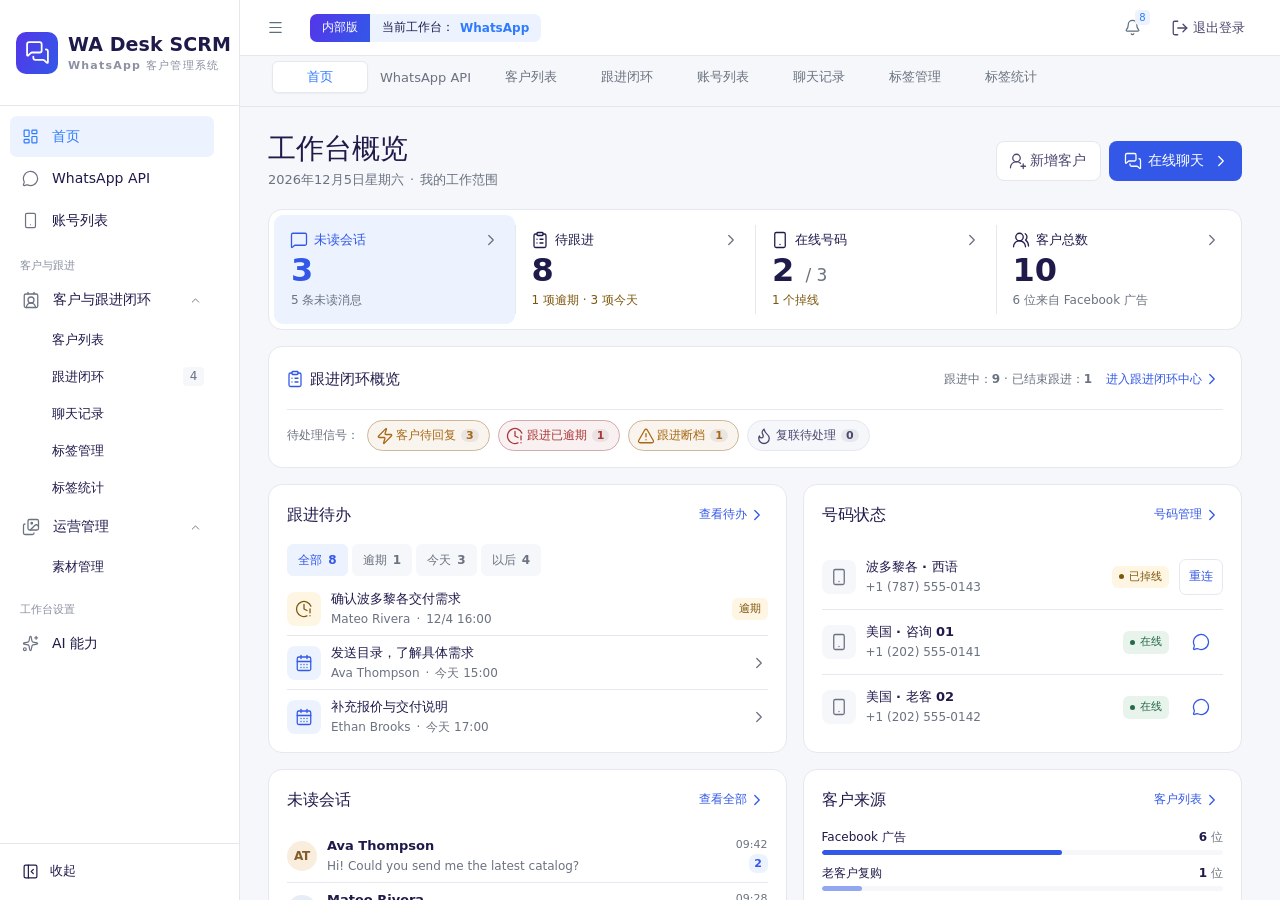
==== outputs/wa-replica-prototype/index.html @ 31aa12f1 "feat(scrm): remove the reviewer tools First removal on the way from prototype to product, by the own" ====
<!doctype html>
<html lang="zh-CN">
<head>
  <meta charset="utf-8"><meta name="viewport" content="width=device-width,initial-scale=1"><meta name="theme-color" content="#ffffff"><meta name="color-scheme" content="light">
  <title>WA Desk SCRM · WhatsApp 客户跟进闭环工作台原型</title>
  <link rel="stylesheet" href="tokens.css"><link rel="stylesheet" href="components.css"><link rel="stylesheet" href="app.css">
</head>
<body class="fidelity">
  <a class="skip-link" href="#view">跳到工作区</a>
  <div class="app-shell" id="app-shell" hidden>
    <aside class="sidebar" aria-label="功能导航">
      <a class="brand" href="#dashboard" data-nav="dashboard" aria-label="WA Desk 首页"><span class="brand-symbol" data-icon="MessagesSquare"></span><span class="brand-name" translate="no"><strong>WA Desk SCRM</strong><small>WhatsApp 客户管理系统</small></span></a>
      <nav id="nav" aria-label="主导航"></nav>
      <div class="sidebar-bottom"><button class="collapse-button" type="button" data-action="toggleSidebar" aria-label="折叠菜单"><span data-icon="PanelLeftClose"></span><span class="nav-label">收起</span></button></div>
    </aside>
    <div class="main-shell">
      <header class="topbar">
        <div class="header-left"><button class="icon-button" type="button" data-action="toggleSidebar" aria-label="切换导航"><span data-icon="Menu"></span></button><span class="fid-edition"><b>内部版</b><span>当前工作台： <strong>WhatsApp</strong></span></span></div>
        <div class="top-actions"><button class="icon-button fid-notify" data-action="fidTasks" aria-label="跟进待办"><span data-icon="Bell"></span><span id="header-tasks" class="header-count"></span></button><button class="fid-btn fid-sign-out" data-action="subsiteLogout" type="button"><span data-icon="LogOut"></span>退出登录</button></div>
      </header>
      <nav class="workspace-tabs" id="workspace-tabs" aria-label="已打开的页面"></nav>
      <main id="view" tabindex="-1"></main>
    </div>
  </div>
  <main id="subsite-login" class="fid-sign-in" aria-labelledby="subsite-login-title" hidden>
    <div class="fid-sign-in-panel">
      <div class="fid-sign-in-brand" translate="no"><span class="brand-symbol" data-icon="MessagesSquare"></span><strong>WA Desk SCRM</strong></div>
      <h1 id="subsite-login-title" tabindex="-1">已退出登录</h1>
      <button class="fid-btn gradient" data-action="subsiteEnterDemo" type="button">进入演示工作台<span data-icon="ChevronRight"></span></button>
    </div>
  </main>
  <div id="toast" role="status" aria-live="polite"></div>
  <dialog id="dialog" aria-label="编辑信息"><div id="dialog-content"></div></dialog>
  <script src="icons.js"></script><script src="demo-data.js"></script><script src="app.js"></script>
</body>
</html>
---- outputs/wa-replica-prototype/tokens.css ----
:root {
  --color-bg:#f4f6fa;
  --color-surface:#ffffff;
  --color-surface-alt:#f6f7fa;
  --color-border:#e3e7ee;
  --color-border-input:#87939f;
  --color-text:#263342;
  --color-text-muted:#5e6c7c;
  --color-accent:#375f80;
  --color-accent-hover:#294b68;
  --color-accent-soft:#eaf1f7;
  --color-on-accent:#ffffff;
  --color-danger:#aa3636;
  --color-success:#256a4b;
  --color-success-soft:#e8f3ec;
  --color-warning:#7c570d;
  --color-warning-soft:#fff5e3;
  --color-chat:#f0f2f4;
  --color-bubble-out:#e4edf5;
  --layout-sidebar:240px;
  --layout-collapsed:64px;
  --layout-header:56px;
  --layout-tabs:51px;
  --layout-conversation:280px;
  --layout-tools:50px;
  --layout-drawer:440px;
  --space-0:0px;
  --space-4:4px;
  --space-8:8px;
  --space-12:12px;
  --space-16:16px;
  --space-20:20px;
  --space-24:24px;
  --space-28:28px;
  --space-32:32px;
  --space-40:40px;
  --space-48:48px;
  --space-64:64px;
  --radius-sm:4px;
  --radius-md:8px;
  --radius-lg:12px;
  --font-xs:12px;
  --font-sm:13px;
  --font-base:14px;
  --font-lg:16px;
  --font-xl:20px;
  --font-page:24px;
  --paint-1:#cce9de;
  --paint-2:#154937;
  --paint-3:#bac4ce;
  --paint-4:#c3cfdf;
  --paint-5:#f4f7fb;
  --paint-6:#d6f0e2;
  --paint-7:#195a42;
  --paint-8:#34465e;
  --paint-9:#40546c;
  --paint-10:#a7dfbe;
  --paint-11:#e3f0e8;
  --paint-12:#24543d;
  --paint-13:#43556b;
  --paint-14:#e2ebf6;
  --paint-15:#43516a;
  --paint-16:#7c8b98;
  --paint-17:#77561e;
  --paint-18:#b78c37;
  --paint-19:#f3e4be;
  --paint-20:#755018;
  --paint-21:#f5f8fa;
  --paint-22:#a5b4bf;
  --paint-23:#f4f7f9;
  --paint-24:#ecf0f3;
  --paint-25:#e0e6eb;
  --paint-26:#63737f;
  --paint-27:#5c6f7d;
  --paint-28:#eaf0f4;
  --paint-29:#223a4d;
  --paint-30:#e2efe8;
  --paint-31:#2a624a;
  --paint-32:#e7edf7;
  --paint-33:#3b5d83;
  --paint-34:#f9eddd;
  --paint-35:#825d2b;
  --paint-36:#eeebf6;
  --paint-37:#65537d;
  --paint-38:#f9f0d9;
  --paint-39:#7c5b16;
  --paint-40:#edf1f4;
  --paint-41:#526775;
  --paint-42:#0000000b;
  --paint-43:#28825d;
  --paint-44:#ad7c27;
  --paint-45:#7c8791;
  --paint-46:#326950;
  --paint-47:#a2adb7;
  --paint-48:#eaf0f5;
  --paint-49:#657f92;
  --paint-50:#f3f6f8;
  --paint-51:#e8eef2;
  --paint-52:#cfdce3;
  --paint-53:#567080;
  --paint-54:#dbe2e8;
  --paint-55:#f8fafb;
  --paint-56:#687782;
  --paint-57:#d2dbe2;
  --paint-58:#647381;
  --paint-59:#f0f4f6;
  --paint-60:#eef1f4;
  --paint-61:#f6f8fa;
  --paint-62:#d9e8df;
  --paint-63:#5b6d79;
  --paint-64:#9c772e;
  --paint-65:#5c7167;
  --paint-66:#e4efe8;
  --paint-67:#f9fbfc;
  --paint-68:#5a6d7d;
  --paint-69:#456174;
  --paint-70:#eddfbd;
  --paint-71:#7e581b;
  --paint-72:#d9c39a;
  --paint-73:#fffaf1;
  --paint-74:#e5e9ed;
  --paint-75:#dfe6eb;
  --paint-76:#cfe4d8;
  --paint-77:#293b47;
  --paint-78:#e7ecef;
  --paint-79:#5b6b76;
  --paint-80:#657681;
  --paint-81:#697986;
  --paint-82:#3d8195;
  --paint-83:#e1e7ec;
  --paint-84:#526976;
  --paint-85:#d4e4da;
  --paint-86:#b6dacc;
  --paint-87:#d5e5db;
  --paint-88:#f1f8f4;
  --paint-89:#355e48;
  --paint-90:#546e5e;
  --paint-91:#d2dce3;
  --paint-92:#e7dabe;
  --paint-93:#fffbf3;
  --paint-94:#705521;
  --paint-95:#7f6533;
  --paint-96:#965520;
  --paint-97:#826a31;
  --paint-98:#48677f;
  --paint-99:#e3e8ec;
  --paint-100:#f7f9fb;
  --paint-101:#ccd8e0;
  --paint-102:#d5dee5;
  --paint-103:#f8fafc;
  --paint-104:#fbfcfd;
  --paint-105:#536d82;
  --paint-106:#8597a8;
  --paint-107:#2d6a4c;
  --paint-108:#3a875b;
  --paint-109:#c69643;
  --paint-110:#886b2e;
  --paint-111:#d7e7de;
  --paint-112:#dce4eb;
  --paint-113:#e8edf1;
  --paint-114:#7c8f9d;
  --paint-115:#b8c7d2;
  --paint-116:#8ba99b;
  --paint-117:#b78730;
  --paint-118:#52718a;
  --paint-119:#dce3e9;
  --paint-120:#fafcfd;
  --paint-121:#00000026;
  --paint-122:#20304066;
  --paint-123:#eff7f3;
  --paint-124:#8bbda1;
  --paint-125:#94b3d9;
  --paint-126:#d6b88e;
  --paint-127:#b0a1cd;
  --paint-128:#d4b762;
  --paint-129:#9caebb;
  --paint-130:#f0f8f3;
  --paint-131:#abcdbb;
  --paint-132:#d4e3dc;
  --paint-133:#416d54;
  --paint-134:#6c8291;
  --paint-135:#f6faf8;
  --paint-136:#bfd4c8;
  --paint-137:#d6dfe7;
  --paint-138:#253647;
  --paint-139:#f0f5fb;
  --paint-140:#00000021;
  --paint-141:#d6f3e0;
  --paint-142:#d7e0e6;
  --paint-143:#faf2df;
  --paint-144:#8e6925;
  --px-3:3px;
  --px-2:2px;
  --px-18:18px;
  --px-12:12px;
  --px-8:8px;
  --px-10:10px;
  --px-16:16px;
  --px-6:6px;
  --px-540:540px;
  --px-20:20px;
  --px-14:14px;
  --px-31:31px;
  --px-36:36px;
  --px-11:11px;
  --px-24:24px;
  --px-7:7px;
  --px-65:65px;
  --px-21:21px;
  --px-4:4px;
  --px-17:17px;
  --px-5:5px;
  --px-62:62px;
  --px-1:1px;
  --px-30:30px;
  --px-13:13px;
  --px-180:180px;
  --px-34:34px;
  --px-neg-2:-2px;
  --px-9:9px;
  --px-38:38px;
  --px-32:32px;
  --px-neg-p2:-.2px;
  --px-46:46px;
  --px-neg-3:-3px;
  --px-40:40px;
  --px-15:15px;
  --px-330:330px;
  --px-27:27px;
  --px-29:29px;
  --px-22:22px;
  --px-neg-p4:-.4px;
  --px-95:95px;
  --px-35:35px;
  --px-77:77px;
  --px-neg-p3:-.3px;
  --px-28:28px;
  --px-90:90px;
  --px-56:56px;
  --px-140:140px;
  --px-106:106px;
  --px-26:26px;
  --px-190:190px;
  --px-360:360px;
  --px-240:240px;
  --px-25:25px;
  --px-neg-p6:-.6px;
  --px-280:280px;
  --px-200:200px;
  --px-116:116px;
  --px-250:250px;
  --px-23:23px;
  --px-19:19px;
  --px-170:170px;
  --px-59:59px;
  --px-560:560px;
  --px-70:70px;
  --px-720:720px;
  --px-440:440px;
  --px-42:42px;
  --px-88:88px;
  --px-37:37px;
  --px-83:83px;
  --px-192:192px;
  --px-310:310px;
  --px-320:320px;
  --px-45:45px;
  --px-168:168px;
  --px-260:260px;
  --px-33:33px;
  --px-0:0px;
  --px-300:300px;
  --px-156:156px;
  --px-210:210px;
  --px-150:150px;
  --px-64:64px;
  --px-155:155px;
  --px-60:60px;
  --px-58:58px;
  --px-neg-1:-1px;
  --px-124:124px;
  --px-103:103px;
  --px-73:73px;
  --px-54:54px;
  --px-110:110px;
  --px-55:55px;
  --px-74:74px;
  --px-390:390px;
  --px-108:108px;
  --px-67:67px;
  --px-44:44px;
  --px-p1:.1px;
  --px-p5:.5px;
  --px-41:41px;
  --px-51:51px;
  --px-43:43px;
  --px-130:130px;
  --px-220:220px;
  --px-48:48px;
  --px-205:205px;
  --px-50:50px;
  --px-94:94px;
  --px-370:370px;
  --px-52:52px;
  --px-145:145px;
  --px-160:160px;
  --px-39:39px;
  --px-100:100px;
  --px-120:120px;
  --px-98:98px;
  --px-85:85px;
  --px-49:49px;
  --px-122:122px;
  --px-76:76px;
  --ink:var(--color-text);--text:var(--color-text);--muted:var(--color-text-muted);--surface:var(--color-surface);--canvas:var(--color-bg);--rail:var(--color-surface);--line:var(--color-border);--soft:var(--color-surface-alt);--accent:var(--color-accent);--accent-hover:var(--color-accent-hover);--accent-soft:var(--color-accent-soft);--warning:var(--color-warning);--warning-soft:var(--color-warning-soft);--danger:var(--color-danger);--radius:var(--radius-md);--header:var(--layout-header);--nav:var(--layout-sidebar);--list:var(--layout-conversation);--profile:var(--layout-drawer);
  color-scheme:light; font-family:"Segoe UI","PingFang SC","Microsoft YaHei UI",sans-serif; font-size:var(--font-base); color:var(--color-text); font-synthesis:none;
}

:root {
  --color-bg:#f5f7fa;
  --color-surface:#ffffff;
  --color-surface-alt:#f5f7fa;
  --color-border:#e5e7eb;
  --color-border-input:#dcdfe6;
  --color-text:#1e1b4b;
  --color-text-muted:#6b7280;
  --color-accent:#2f7bff;
  --color-accent-hover:#2269e5;
  --color-accent-soft:#ecf3ff;
  --color-on-accent:#ffffff;
  --color-bubble-out:#d9fdd3;
  --fid-ink:#4a4770;
  --fid-violet:#5436e9;
  --fid-royal:#3358e8;
  --fid-mint:#24b95e;
  --fid-mint-bg:#edf8f1;
  --fid-chat:#efeae0;
  --fid-quiet:#8b91a2;
  --fid-frame:#e6e8ef;
  --fid-disabled:#f0f2f5;
  --fid-shadow:#1720390b;
  --fid-inbox:#d5d7df;
  --fid-amber:#a86813;
  --fid-px-240:240px;
  --fid-px-107:107px;
  --fid-px-300:300px;
  --fid-px-64:64px;
  --fid-px-16:16px;
  --fid-px-10:10px;
  --fid-px-42:42px;
  --fid-px-19:19px;
  --fid-px-11:11px;
  --fid-px-14:14px;
  --fid-px-2:2px;
  --fid-px-1p2:1.2px;
  --fid-px-25:25px;
  --fid-px-41:41px;
  --fid-px-1:1px;
  --fid-px-12:12px;
  --fid-px-13:13px;
  --fid-px-7:7px;
  --fid-px-36:36px;
  --fid-px-5:5px;
  --fid-px-57:57px;
  --fid-px-40:40px;
  --fid-px-8:8px;
  --fid-px-24:24px;
  --fid-px-38:38px;
  --fid-px-28:28px;
  --fid-px-6:6px;
  --fid-px-32:32px;
  --fid-px-96:96px;
  --fid-px-4:4px;
  --fid-px-48:48px;
  --fid-px-9:9px;
  --fid-px-17:17px;
  --fid-px-18:18px;
  --fid-px-20:20px;
  --fid-px-76:76px;
  --fid-px-22:22px;
  --fid-px-30:30px;
  --fid-px-26:26px;
  --fid-px-34:34px;
  --fid-px-15:15px;
  --fid-px-360:360px;
  --fid-px-44:44px;
  --fid-px-27:27px;
  --fid-px-50:50px;
  --fid-px-220:220px;
  --fid-px-120:120px;
  --fid-px-46:46px;
  --fid-px-3:3px;
  --fid-px-180:180px;
  --fid-px-82:82px;
  --fid-px-104:104px;
  --fid-px-215:215px;
  --fid-px-21:21px;
  --fid-px-178:178px;
  --fid-px-130:130px;
  --fid-px-207:207px;
  --fid-px-980:980px;
  --fid-px-126:126px;
  --fid-px-72:72px;
  --fid-px-92:92px;
  --fid-px-188:188px;
  --fid-px-132:132px;
  --fid-px-124:124px;
  --fid-px-1686:1686px;
  --fid-px-91:91px;
  --fid-px-160:160px;
  --fid-px-151:151px;
  --fid-px-114:114px;
  --fid-px-162:162px;
  --fid-px-137:137px;
  --fid-px-89:89px;
  --fid-px-150:150px;
  --fid-px-190:190px;
  --fid-px-326:326px;
  --fid-px-800:800px;
  --fid-px-203:203px;
  --fid-px-400:400px;
  --fid-px-52:52px;
  --fid-px-74:74px;
  --fid-px-690:690px;
  --fid-px-39:39px;
  --fid-px-175:175px;
  --fid-px-45:45px;
  --fid-px-23:23px;
  --fid-px-35:35px;
  --fid-px-194:194px;
  --fid-px-13p5:13.5px;
  --fid-px-820:820px;
  --fid-px-60:60px;
  --fid-px-185:185px;
  --fid-px-90:90px;
  --fid-px-56:56px;
  --fid-px-80:80px;
  --fid-px-540:540px;
  --fid-px-660:660px;
  --fid-px-70:70px;
  --fid-px-365:365px;
  --fid-px-230:230px;
  --fid-px-0:0px;
  --fid-px-neg-2:-2px;
  --fid-px-115:115px;
  --fid-px-250:250px;
  --fid-px-260:260px;
  --fid-px-490:490px;
  --fid-px-280:280px;
  --fid-px-640:640px;
  --fid-px-112:112px;
  --fid-px-134:134px;
  --fid-px-590:590px;
  --fid-px-1440:1440px;
  --fid-px-109:109px;
  --fid-px-59:59px;
  --fid-px-53:53px;
  --fid-px-65:65px;
  --fid-px-1600:1600px;
  --fid-px-275:275px;
  --fid-px-0p3:0.3px;
  --fid-px-31:31px;
  --fid-px-238:238px;
  --fid-px-305:305px;
  --fid-px-600:600px;
  --fid-px-neg-12:-12px;
  --fid-px-62:62px;
  --fid-px-1260:1260px;
  --fid-px-999:999px;
  --fid-px-1080:1080px;
  --fid-px-170:170px;
  --fid-px-108:108px;
  --fid-px-1280:1280px;
}
---- outputs/wa-replica-prototype/components.css ----
*{box-sizing:border-box}
body{margin:0;background:var(--surface)}
button,input,select,textarea{font:inherit}
button,a,select{touch-action:manipulation;-webkit-tap-highlight-color:transparent}
button{cursor:pointer;color:inherit}
button:disabled{cursor:not-allowed}
a{color:inherit;text-decoration:none}
button,input,textarea,select,a{outline-offset:var(--px-3)}
:focus-visible{outline:var(--px-2) solid var(--accent)}
::selection{background:var(--paint-1);color:var(--paint-2)}
input,textarea{caret-color:var(--accent)}
*{scrollbar-color:var(--paint-3) transparent;scrollbar-width:thin}
svg{width:var(--px-18);height:var(--px-18);flex-shrink:0}
button svg,a svg{pointer-events:none}
.icon{display:inline-flex;justify-content:center;align-items:center;flex-shrink:0}
[hidden]{display:none!important}
h1,h2,h3,h4,p{margin:0}
h1,h2,h3{text-wrap:balance}
strong{font-weight:600}
small{font-size:var(--px-12)}
.muted,.sub{color:var(--muted)}
.mono,time{font-variant-numeric:tabular-nums}
.skip-link{position:fixed;top:var(--px-8);left:var(--px-8);z-index:200;background:var(--accent);color:var(--color-surface);padding:var(--px-10) var(--px-16);border-radius:var(--px-6);transform:translateY(-160%)}
.skip-link:focus{transform:translateY(0)}

.app-shell{display:flex;height:100dvh;min-height:var(--px-540);overflow:hidden}
.sidebar{width:var(--nav);flex-shrink:0;background:var(--rail);color:var(--paint-4);display:flex;flex-direction:column;padding:var(--px-20) var(--px-8) var(--px-14)}
.brand{display:flex;flex-direction:column;align-items:center;gap:var(--px-8);font-size:var(--px-12);font-weight:600;color:var(--paint-5);white-space:nowrap;margin-bottom:var(--px-31)}
.brand-symbol{display:grid;place-items:center;width:var(--px-36);height:var(--px-36);border-radius:var(--px-11);background:var(--paint-6);color:var(--paint-7)}
.brand-symbol svg{width:var(--px-24);height:var(--px-24)}
.nav-item,.scope-link{display:flex;flex-direction:column;align-items:center;justify-content:center;gap:var(--px-7);min-height:var(--px-65);border-radius:var(--px-8);margin-bottom:var(--px-7);position:relative;color:var(--paint-4);font-size:var(--px-12);transition:background-color 160ms,color 160ms}
.nav-item svg,.scope-link svg{width:var(--px-21);height:var(--px-21)}
.nav-item:hover,.scope-link:hover{background:var(--paint-8);color:white}
.nav-item.active,.scope-link.active{background:var(--paint-9);color:white}
.nav-item.active:after{content:"";width:var(--px-4);height:var(--px-4);border-radius:50%;background:var(--paint-10);position:absolute;bottom:var(--px-4)}
.nav-item .mini-count,.rail-count{position:absolute;top:var(--px-6);right:var(--px-3);min-width:var(--px-17);height:var(--px-17);line-height:var(--px-17);border-radius:var(--px-5);text-align:center;padding:0 var(--px-4);font-size:var(--px-12);background:var(--paint-11);color:var(--paint-12);font-variant-numeric:tabular-nums}
.rail-count{background:var(--paint-13);color:var(--paint-14);top:var(--px-2);right:0}
.sidebar-bottom{margin-top:auto;padding-top:var(--px-24)}
.scope-link{min-height:var(--px-62)}
.sidebar-user{display:flex;justify-content:center;padding-top:var(--px-14);border-top:var(--px-1) solid var(--paint-15)}
.sidebar-user .avatar{width:var(--px-30);height:var(--px-30);font-size:var(--px-12)}
.main-shell{min-width:0;flex:1;display:flex;flex-direction:column}
.topbar{height:var(--header);flex-shrink:0;display:flex;justify-content:space-between;align-items:center;gap:var(--px-16);padding:0 var(--px-24);border-bottom:var(--px-1) solid var(--line);background:white}
.workspace-heading{display:flex;align-items:center;gap:var(--px-12);color:var(--muted);font-size:var(--px-13);white-space:nowrap}
.workspace-heading strong{font-size:var(--px-14);color:var(--ink)}
.slash{color:var(--paint-16)}
.top-actions{display:flex;align-items:center;gap:var(--px-18)}
.prototype-badge{font-size:var(--px-12);color:var(--paint-17);display:flex;align-items:center;gap:var(--px-7);white-space:nowrap}
.prototype-badge:before{content:"";width:var(--px-5);height:var(--px-5);background:var(--paint-18);border-radius:50%}
.prototype-badge span{color:var(--muted)}
.view-as{display:flex;align-items:center;gap:var(--px-7);border-left:var(--px-1) solid var(--line);padding-left:var(--px-18)}
.view-as select{border:0;appearance:none;background:var(--color-surface);min-height:var(--px-36);max-width:var(--px-180);color:var(--text);font-size:var(--px-13);padding:var(--px-6) 0}
.view-as>.icon:first-child{color:var(--muted)}
.view-as>.icon:last-child svg{width:var(--px-12);height:var(--px-12)}
.topbar .button{min-height:var(--px-34);font-size:var(--px-13);padding:var(--px-7) var(--px-11)}
.topbar .button i{font-style:normal;background:var(--paint-19);border-radius:var(--px-4);padding:var(--px-1) var(--px-5);color:var(--paint-20);font-size:var(--px-12)}
#view{flex:1;min-height:0;overflow:hidden;outline-offset:var(--px-neg-2)}

.button,.send-button{display:inline-flex;align-items:center;justify-content:center;gap:var(--px-7);border:var(--px-1) solid var(--color-border-input);background:var(--color-surface);color:var(--text);padding:var(--px-9) var(--px-13);min-height:var(--px-38);font-size:var(--px-13);font-weight:500;line-height:1.35;border-radius:var(--px-6);white-space:nowrap;transition:background-color 160ms,border-color 160ms,transform 80ms}
.button:hover{background:var(--paint-21);border-color:var(--paint-22)}
.button:active,.send-button:active{transform:translateY(var(--px-1))}
.button svg{width:var(--px-16);height:var(--px-16)}
.button.primary,.send-button{background:var(--accent);color:var(--color-surface);border-color:var(--accent)}
.button.primary:hover,.send-button:hover{background:var(--accent-hover);border-color:var(--accent-hover)}
.button.small{min-height:var(--px-32);padding:var(--px-6) var(--px-10);font-size:var(--px-12)}
.button.full{width:100%}
.button.light{background:var(--paint-23);border-color:var(--line)}
.button:disabled,.send-button:disabled{background:var(--paint-24);border-color:var(--paint-25);color:var(--paint-26);transform:none}
.icon-button{display:inline-flex;justify-content:center;align-items:center;width:var(--px-32);height:var(--px-32);flex-shrink:0;border:0;background:transparent;color:var(--paint-27);border-radius:var(--px-6);transition:background-color 160ms,color 160ms}
.icon-button:hover{background:var(--paint-28);color:var(--paint-29)}
.icon-button.active{color:var(--accent);background:var(--accent-soft)}
.icon-button svg{width:var(--px-17);height:var(--px-17)}
.link{display:inline-flex;align-items:center;gap:var(--px-4);background:none;border:0;padding:0;color:var(--accent);font-size:inherit;font-weight:500;cursor:pointer}
.link:hover{text-decoration:underline;text-underline-offset:var(--px-3)}
.link svg{width:var(--px-14);height:var(--px-14)}
.avatar{display:inline-flex;align-items:center;justify-content:center;flex-shrink:0;width:var(--px-38);height:var(--px-38);border-radius:50%;font-size:var(--px-13);font-weight:600;letter-spacing:var(--px-neg-p2)}
.avatar.small{width:var(--px-30);height:var(--px-30);font-size:var(--px-12)}
.avatar.large{width:var(--px-46);height:var(--px-46);font-size:var(--px-16)}
.jade{background:var(--paint-30);color:var(--paint-31)}
.blue{background:var(--paint-32);color:var(--paint-33)}
.peach{background:var(--paint-34);color:var(--paint-35)}
.purple{background:var(--paint-36);color:var(--paint-37)}
.gold{background:var(--paint-38);color:var(--paint-39)}
.slate{background:var(--paint-40);color:var(--paint-41)}
.tag{display:inline-flex;align-items:center;gap:var(--px-3);font-size:var(--px-12);font-weight:500;padding:var(--px-4) var(--px-7);line-height:1.45;border:0;border-radius:var(--px-4);max-width:100%;overflow-wrap:anywhere}
.tag-row{display:flex;flex-wrap:wrap;gap:var(--px-5)}
.tag .icon-button{width:var(--px-24);height:var(--px-24);color:inherit;margin-right:var(--px-neg-3)}
.tag .icon-button svg{width:var(--px-12);height:var(--px-12)}
.tag .icon-button:hover{background:var(--paint-42)}
.tag:is(button):hover{filter:brightness(.96)}
.pill{border:var(--px-1) solid var(--line);padding:var(--px-3) var(--px-7);border-radius:var(--px-5);font-size:var(--px-12)}
.state-dot{display:inline-block;height:var(--px-6);width:var(--px-6);border-radius:50%;background:var(--paint-43);flex-shrink:0}
.state-dot.warning{background:var(--paint-44)}
.state-dot.offline{background:var(--paint-45)}
.state-text{display:inline-flex;align-items:center;gap:var(--px-6);color:var(--paint-46);font-size:var(--px-12);white-space:nowrap}
.state-text.warn,.overdue,.notice{color:var(--warning)}
.unread{display:inline-flex;align-items:center;justify-content:center;background:var(--accent);color:var(--color-surface);border-radius:var(--px-9);min-width:var(--px-18);height:var(--px-18);padding:0 var(--px-5);font-size:var(--px-12);font-variant-numeric:tabular-nums}
.separator{display:inline-block;width:var(--px-3);height:var(--px-3);background:var(--paint-47);border-radius:50%}
.sample-label,.assumption-badge{font-size:var(--px-12);color:var(--muted);font-weight:400}
.empty-state{padding:var(--px-40) var(--px-20);text-align:center;color:var(--muted);font-size:var(--px-13);line-height:1.8}
.empty-state>.icon{display:flex;align-items:center;justify-content:center;margin:0 auto var(--px-12);width:var(--px-40);height:var(--px-40);border-radius:var(--px-10);background:var(--paint-48);color:var(--paint-49)}
.empty-state strong{display:block;margin-bottom:var(--px-5);font-size:var(--px-15);color:var(--ink)}
.empty-state p{font-size:var(--px-13)}
.empty-actions{display:flex;justify-content:center;gap:var(--px-8)}

.inbox-layout{height:100%;display:grid;grid-template-columns:var(--account) var(--list) minmax(var(--px-330),1fr) var(--profile);min-width:0}
.inbox-layout.profile-hidden{grid-template-columns:var(--account) var(--list) minmax(var(--px-330),1fr)}
.inbox-layout.profile-hidden>.customer-profile{display:none}
.account-pane{min-width:0;min-height:0;display:flex;flex-direction:column;background:var(--paint-50);border-right:var(--px-1) solid var(--line)}
.account-pane-head{display:flex;align-items:center;justify-content:space-between;padding:var(--px-20) var(--px-14) var(--px-16)}
.account-pane-head h2{font-size:var(--px-14);font-weight:600}
.account-pane-head h2 span{font-size:var(--px-12);font-weight:400;color:var(--muted);margin-left:var(--px-5)}
.account-pane-head .icon-button{width:var(--px-27);height:var(--px-27)}
.account-list{padding:0 var(--px-8);overflow:auto;min-height:0;flex:1}
.account-choice{display:flex;align-items:flex-start;gap:var(--px-6);width:100%;padding:var(--px-12) var(--px-9);margin-bottom:var(--px-5);border:var(--px-1) solid transparent;border-radius:var(--px-7);text-align:left;background:transparent;min-width:0;color:var(--text)}
.account-choice:hover{background:var(--paint-51)}
.account-choice.active{background:var(--color-surface);border-color:var(--paint-52)}
.account-choice-icon{display:flex;align-items:center;justify-content:center;width:var(--px-20);height:var(--px-29);color:var(--paint-53);flex-shrink:0;margin-top:var(--px-2)}
.account-choice.active .account-choice-icon{color:var(--accent)}
.account-choice-icon svg{height:var(--px-21);width:var(--px-21)}
.account-choice-main{min-width:0;flex:1}
.account-choice-main strong{display:block;font-size:var(--px-13);font-weight:600;line-height:1.6;overflow:hidden;text-overflow:ellipsis;white-space:nowrap}
.account-choice-main small{display:flex;align-items:center;gap:var(--px-5);font-size:var(--px-12);margin-top:var(--px-5);color:var(--muted);line-height:1.4;white-space:nowrap}
.account-choice .unread{margin-top:var(--px-3);min-width:var(--px-16);height:var(--px-16);font-size:var(--px-12)}
.account-pane-foot{display:flex;align-items:center;gap:var(--px-7);padding:var(--px-15) var(--px-17);font-size:var(--px-12);color:var(--muted);border-top:var(--px-1) solid var(--line)}
.account-pane-foot .icon svg{height:var(--px-15);width:var(--px-15)}
.account-pane-foot:hover{color:var(--accent);background:var(--paint-28)}
.conversation-pane{display:flex;flex-direction:column;min-width:0;min-height:0;border-right:var(--px-1) solid var(--line);background:white}
.conversation-top{padding:var(--px-22) var(--px-16) var(--px-12);flex-shrink:0}
.conversation-title{display:flex;align-items:center;justify-content:space-between;gap:var(--px-8);margin-bottom:var(--px-16)}
.conversation-title h1{font-size:var(--px-21);letter-spacing:var(--px-neg-p4);font-weight:650}
.conversation-title h1 span{font-size:var(--px-12);font-weight:400;letter-spacing:0;color:var(--muted);margin-left:var(--px-8)}
.conversation-top .switch-account{display:none}
.search-field{display:flex;align-items:center;gap:var(--px-8);border:var(--px-1) solid var(--paint-54);border-radius:var(--px-6);background:var(--paint-55);color:var(--muted);padding:var(--px-9) var(--px-10);min-height:var(--px-38)}
.search-field:focus-within{outline:var(--px-2) solid var(--accent);outline-offset:var(--px-2)}
.search-field input{font-size:var(--px-13);color:var(--ink);padding:0;border:0;background:none;flex:1;min-width:0;width:100%;outline:0;line-height:1.5}
.search-field svg{width:var(--px-15);height:var(--px-15)}
input::placeholder,textarea::placeholder{color:var(--paint-56);opacity:1}
.search-field kbd{font:var(--px-12) inherit;border:var(--px-1) solid var(--paint-57);padding:0 var(--px-4);border-radius:var(--px-3);color:var(--paint-58);line-height:1.4}
.chips{display:flex;align-items:center;gap:var(--px-3);margin-top:var(--px-14)}
.chip{padding:var(--px-7) var(--px-10);border-radius:var(--px-5);background:transparent;color:var(--muted);font-size:var(--px-12);min-height:var(--px-31);border:0;white-space:nowrap}
.chip:hover{background:var(--paint-59)}
.chip.active{background:var(--accent-soft);color:var(--accent);font-weight:600}
.conversation-list{overflow:auto;min-height:0;flex:1;padding:0 var(--px-6) var(--px-8);overscroll-behavior:contain}
.conversation{display:flex;width:100%;gap:var(--px-10);align-items:flex-start;padding:var(--px-15) var(--px-10) var(--px-13);text-align:left;background:var(--color-surface);border:var(--px-1) solid transparent;border-bottom-color:var(--paint-60);border-radius:var(--px-7);min-height:var(--px-95);color:var(--text);transition:background-color 160ms,border-color 160ms}
.conversation:hover{background:var(--paint-61)}
.conversation.selected{background:var(--color-accent-soft);border-color:var(--paint-62)}
.conversation .avatar{width:var(--px-35);height:var(--px-35);font-size:var(--px-12);margin-top:var(--px-2)}
.conversation-main{min-width:0;flex:1}
.conversation-line{display:flex;align-items:center;gap:var(--px-6);margin-bottom:var(--px-5)}
.conversation-line strong{font-size:var(--px-14);font-weight:600;color:var(--ink);overflow:hidden;text-overflow:ellipsis;white-space:nowrap}
.conversation-line time{margin-left:auto;color:var(--muted);font-size:var(--px-12);white-space:nowrap}
.conversation-preview{display:flex;align-items:center;gap:var(--px-6);font-size:var(--px-13);line-height:1.6;color:var(--muted);margin-bottom:var(--px-8)}
.conversation-preview>span:first-child{overflow:hidden;text-overflow:ellipsis;white-space:nowrap;flex:1;min-width:0}
.conversation-account{display:flex;justify-content:space-between;gap:var(--px-6);align-items:center;font-size:var(--px-12);color:var(--paint-63)}
.conversation-account>span:first-child{overflow:hidden;text-overflow:ellipsis;white-space:nowrap;min-width:0}
.conversation-account>span{display:inline-flex;align-items:center;gap:var(--px-5)}
.conversation-account .icon{color:var(--paint-64)}
.conversation-account svg{width:var(--px-12);height:var(--px-12)}
.conversation-account .mini-stage{max-width:44%;overflow:hidden;text-overflow:ellipsis;white-space:nowrap;color:var(--paint-65);background:var(--paint-66);border-radius:var(--px-3);padding:var(--px-1) var(--px-4);font-size:var(--px-12)}
.conversation-footer{display:flex;align-items:center;gap:var(--px-6);padding:var(--px-12) var(--px-16);font-size:var(--px-12);color:var(--muted);border-top:var(--px-1) solid var(--line);flex-shrink:0}
.conversation-footer svg{width:var(--px-13);height:var(--px-13)}

.chat-pane{display:flex;flex-direction:column;min-width:0;min-height:0;overflow:hidden;background:var(--canvas)}
.chat-heading{display:flex;align-items:center;gap:var(--px-11);min-height:var(--px-77);padding:var(--px-15) var(--px-22);background:var(--color-surface);border-bottom:var(--px-1) solid var(--line);flex-shrink:0}
.chat-person{min-width:0;flex:1}
.chat-person h2{font-size:var(--px-17);font-weight:650;letter-spacing:var(--px-neg-p3);overflow:hidden;text-overflow:ellipsis;white-space:nowrap}
.customer-sub{display:flex;align-items:center;gap:var(--px-7);font-size:var(--px-12);color:var(--muted);margin-top:var(--px-5);min-width:0}
.customer-sub>span{min-width:0;overflow:hidden;text-overflow:ellipsis;white-space:nowrap}
.chat-heading-actions{display:flex;gap:var(--px-3);align-items:center;margin-left:auto}
.chat-heading-actions .button{margin-left:var(--px-5)}
.compact-profile,.back-list{display:none}
.source-strip{display:flex;align-items:center;gap:var(--px-7);padding:var(--px-10) var(--px-22);background:var(--paint-67);border-bottom:var(--px-1) solid var(--line);font-size:var(--px-12);color:var(--paint-68);flex-shrink:0;min-width:0}
.source-strip strong{font-weight:500;white-space:nowrap;color:var(--paint-69)}
.source-strip>span:nth-last-child(2){overflow:hidden;text-overflow:ellipsis;white-space:nowrap}
.source-strip>.sample-label{margin-left:auto;font-size:var(--px-12);color:var(--muted);white-space:nowrap}
.source-strip svg{width:var(--px-14);height:var(--px-14)}
.connection-banner{display:flex;align-items:center;gap:var(--px-8);padding:var(--px-10) var(--px-20);background:var(--warning-soft);color:var(--warning);font-size:var(--px-12);border-bottom:var(--px-1) solid var(--paint-70);flex-shrink:0}
.connection-banner>div{flex:1;min-width:0;line-height:1.5}
.connection-banner strong{display:block}
.connection-banner .button{color:var(--paint-71);border-color:var(--paint-72);background:var(--paint-73);flex-shrink:0}
.messages{flex:1;min-height:0;overflow:auto;display:flex;flex-direction:column;gap:var(--px-21);padding:var(--px-24) var(--px-28);overscroll-behavior:contain}
.day-separator{display:flex;align-items:center;justify-content:center;gap:var(--px-12);margin:var(--px-2) 0;color:var(--muted);font-size:var(--px-12)}
.day-separator:before,.day-separator:after{content:"";height:var(--px-1);background:var(--paint-74);width:var(--px-35)}
.message-row{max-width:86%;align-self:flex-start;min-width:0}
.message-row.out{align-self:flex-end;max-width:86%}
.message-row>div{min-width:0}
.message-bubble{border:var(--px-1) solid var(--paint-75);background:var(--color-surface);padding:var(--px-13) var(--px-16);border-radius:var(--px-10) var(--px-10) var(--px-10) var(--px-3);min-width:var(--px-90)}
.message-row.out .message-bubble{background:var(--color-bubble-out);border-color:var(--paint-76);border-radius:var(--px-10) var(--px-10) var(--px-3) var(--px-10)}
.message-text{font-size:var(--px-15);line-height:1.65;white-space:pre-wrap;overflow-wrap:anywhere;color:var(--paint-77)}
.message-translation{margin-top:var(--px-11);padding-top:var(--px-9);border-top:var(--px-1) solid var(--paint-78);font-size:var(--px-13);line-height:1.7;color:var(--paint-79)}
.translation-label{display:flex;align-items:center;gap:var(--px-5);margin-bottom:var(--px-4);font-size:var(--px-12);color:var(--paint-80)}
.translation-label svg{width:var(--px-12);height:var(--px-12)}
.message-meta{display:flex;align-items:center;justify-content:flex-end;gap:var(--px-5);margin-top:var(--px-6);font-size:var(--px-12);color:var(--paint-81)}
.message-meta svg{width:var(--px-14);height:var(--px-14);color:var(--paint-82)}
.attachment{display:flex;align-items:center;gap:var(--px-7);margin-top:var(--px-8);font-size:var(--px-13);color:var(--accent);overflow-wrap:anywhere}
.composer{padding:var(--px-13) var(--px-20) var(--px-16);background:var(--color-surface);border-top:var(--px-1) solid var(--line);flex-shrink:0}
.composer-shortcuts{display:flex;align-items:center;gap:var(--px-6);margin-bottom:var(--px-12);overflow-x:auto;scrollbar-width:none}
.shortcut{display:inline-flex;align-items:center;gap:var(--px-5);padding:var(--px-5) var(--px-8);min-height:var(--px-30);border:var(--px-1) solid var(--paint-83);border-radius:var(--px-5);background:var(--paint-67);color:var(--paint-84);font-size:var(--px-12);white-space:nowrap}
.shortcut:hover{background:var(--accent-soft);color:var(--accent);border-color:var(--paint-85)}
.shortcut svg{width:var(--px-12);height:var(--px-12)}
.composer-shortcuts>.link{margin-left:auto;white-space:nowrap;font-size:var(--px-12)}
.composer-input{border:var(--px-1) solid var(--color-border-input);border-radius:var(--px-8);background:var(--color-surface);padding:var(--px-12) var(--px-12) var(--px-10)}
.composer-input:focus-within{border-color:var(--accent);outline:var(--px-2) solid var(--paint-86);outline-offset:var(--px-1)}
.composer-input textarea{display:block;width:100%;padding:0;border:0;background:transparent;outline:0;resize:vertical;min-height:var(--px-56);max-height:var(--px-140);color:var(--text);font-size:var(--px-14);line-height:1.6}
.composer-controls{display:flex;justify-content:space-between;align-items:center;gap:var(--px-10);margin-top:var(--px-6)}
.composer-tools{display:flex;align-items:center;gap:var(--px-4);min-width:0}
.language-hint{display:inline-flex;align-items:center;gap:var(--px-5);color:var(--muted);font-size:var(--px-12);white-space:nowrap;margin-left:var(--px-4);min-width:0}
.language-hint svg{width:var(--px-13);height:var(--px-13)}
.send-button{min-height:var(--px-34);padding:var(--px-7) var(--px-12);font-size:var(--px-13)}
.send-button svg{width:var(--px-15);height:var(--px-15)}
.composer-foot{display:flex;justify-content:space-between;align-items:center;gap:var(--px-12);margin-top:var(--px-10);font-size:var(--px-12);color:var(--muted)}
.composer-foot .icon{vertical-align:middle;margin-right:var(--px-4)}
.composer-foot svg{width:var(--px-12);height:var(--px-12)}
.translation-preview{padding:var(--px-10) var(--px-12);border:var(--px-1) solid var(--paint-87);border-radius:var(--px-7);background:var(--paint-88);color:var(--paint-89);font-size:var(--px-13);line-height:1.7;margin-bottom:var(--px-10);overflow-wrap:anywhere}
.translation-preview small{display:block;font-size:var(--px-12);color:var(--paint-90);margin-bottom:var(--px-3)}

.customer-profile{background:var(--color-surface);border-left:var(--px-1) solid var(--line);display:flex;flex-direction:column;min-width:0;min-height:0;overflow:auto;overscroll-behavior:contain}
.profile-head{display:flex;align-items:center;justify-content:space-between;padding:var(--px-18) var(--px-20) 0;color:var(--muted);font-size:var(--px-13);flex-shrink:0}
.profile-top{padding:var(--px-20) var(--px-20) var(--px-16);flex-shrink:0}
.profile-topline{display:flex;align-items:center;gap:var(--px-11)}
.profile-topline>div{min-width:0}
.profile-top h2{font-size:var(--px-16);font-weight:650;letter-spacing:var(--px-neg-p2);overflow-wrap:anywhere;margin-bottom:var(--px-6)}
.profile-top p{font-size:var(--px-12);color:var(--muted);font-variant-numeric:tabular-nums}
.profile-location{display:flex;justify-content:space-between;align-items:center;gap:var(--px-10);font-size:var(--px-12);color:var(--muted);margin-top:var(--px-16)}
.profile-stage{display:flex;align-items:center;justify-content:space-between;gap:var(--px-12);margin:var(--px-17) var(--px-20) 0;padding:var(--px-13) 0 var(--px-16);border-top:var(--px-1) solid var(--line);font-size:var(--px-13);color:var(--muted);flex-shrink:0}
.profile-stage select{border:var(--px-1) solid var(--paint-91);background:var(--color-surface);color:var(--text);border-radius:var(--px-5);padding:var(--px-6) var(--px-8);font-size:var(--px-13);min-width:var(--px-106)}
.profile-next{padding:0 var(--px-20) var(--px-18);flex-shrink:0}
.profile-next-title{display:flex;justify-content:space-between;align-items:center;font-size:var(--px-13);margin-bottom:var(--px-11)}
.profile-next-title .icon-button{width:var(--px-26);height:var(--px-26)}
.followup-card{position:relative;padding:var(--px-12) var(--px-35) var(--px-12) var(--px-12);border:var(--px-1) solid var(--paint-92);background:var(--paint-93);border-radius:var(--px-7);line-height:1.6}
.followup-card strong{display:block;font-size:var(--px-13);font-weight:500;color:var(--paint-94);margin-bottom:var(--px-7);overflow-wrap:anywhere}
.due{display:flex;align-items:center;gap:var(--px-5);font-size:var(--px-12);color:var(--paint-95)}
.due.overdue{color:var(--paint-96)}
.due svg{width:var(--px-12);height:var(--px-12)}
.followup-card>.link{position:absolute;top:var(--px-10);right:var(--px-9);display:grid;place-items:center;width:var(--px-24);height:var(--px-24);color:var(--paint-97)}
.followup-card>.link svg{width:var(--px-17);height:var(--px-17)}
.profile-tabs{display:flex;gap:var(--px-21);padding:0 var(--px-20);border-block:var(--px-1) solid var(--line);flex-shrink:0}
.profile-tab{font-size:var(--px-13);padding:var(--px-13) 0 var(--px-11);background:none;border:0;color:var(--muted);border-bottom:var(--px-2) solid transparent}
.profile-tab.active{color:var(--accent);font-weight:600;border-bottom-color:var(--accent)}
.profile-content{padding:0 var(--px-20) var(--px-20);min-height:0}
.profile-section{padding:var(--px-20) 0;border-bottom:var(--px-1) solid var(--line)}
.profile-section h3{display:flex;align-items:center;gap:var(--px-8);font-size:var(--px-13);font-weight:600;margin-bottom:var(--px-13)}
.profile-section h3 .link{font-size:var(--px-12);margin-left:auto}
.profile-section h3 .sample-label{margin-left:auto}
.info-row{display:flex;justify-content:space-between;align-items:center;gap:var(--px-12);margin:var(--px-12) 0;font-size:var(--px-13);color:var(--text)}
.info-row>span:first-child{color:var(--muted);flex-shrink:0}
.info-row>span:last-child{text-align:right;overflow-wrap:anywhere}
.small-avatar{display:inline-flex;align-items:center;gap:var(--px-6)}
.small-avatar .avatar{width:var(--px-22);height:var(--px-22);font-size:var(--px-12)}
.profile-origin{display:flex;align-items:center;gap:var(--px-7);font-size:var(--px-13);color:var(--paint-98);margin-bottom:var(--px-7)}
.profile-origin svg{width:var(--px-15);height:var(--px-15)}
.origin-details{font-size:var(--px-12);color:var(--muted);line-height:1.8;padding-left:var(--px-22)}
.duplicate-note{display:flex;align-items:center;gap:var(--px-7);width:100%;padding:var(--px-10);margin-top:var(--px-15);border:var(--px-1) solid var(--paint-99);border-radius:var(--px-6);background:var(--paint-100);color:var(--paint-68);font-size:var(--px-12);text-align:left;line-height:1.6}
.duplicate-note svg{width:var(--px-14);height:var(--px-14)}
.duplicate-note>.icon:last-child{margin-left:auto}
.profile-permission{font-size:var(--px-12);line-height:1.7;color:var(--muted);padding-top:var(--px-16)}
.profile-permission .link{font-size:var(--px-12)}
.activity{padding:var(--px-14) 0;border-bottom:var(--px-1) solid var(--line);font-size:var(--px-13);line-height:1.7;overflow-wrap:anywhere}
.activity small{display:block;color:var(--muted);margin-top:var(--px-6);font-size:var(--px-12)}
.profile-note{display:block;width:100%;min-height:var(--px-190);max-height:var(--px-360);padding:var(--px-11);border:var(--px-1) solid var(--paint-101);border-radius:var(--px-6);resize:vertical;background:var(--color-surface);color:var(--text);font-size:var(--px-14);line-height:1.7;margin-top:var(--px-18)}
.note-save{display:flex;justify-content:space-between;align-items:center;gap:var(--px-8);font-size:var(--px-12);color:var(--muted);margin-top:var(--px-10)}
.profile-dialog .customer-profile{border:0;max-height:none;overflow:visible}
.profile-dialog .profile-head{display:none}
.profile-dialog .profile-top{padding-top:var(--px-4)}
.profile-dialog .profile-content{min-height:var(--px-240)}
.customer-profile.in-drawer{display:flex}

.section-page{height:100%;overflow:auto;padding:var(--px-30) var(--px-32) var(--px-40);overscroll-behavior:contain;background:var(--canvas)}
.page-heading{display:flex;justify-content:space-between;align-items:flex-start;gap:var(--px-24);margin-bottom:var(--px-27)}
.page-heading h1{font-size:var(--px-25);line-height:1.3;letter-spacing:var(--px-neg-p6);font-weight:650}
.page-heading p{font-size:var(--px-13);line-height:1.7;color:var(--muted);margin-top:var(--px-9);max-width:78ch}
.heading-actions{display:flex;align-items:center;gap:var(--px-9);flex-shrink:0}
.page-panel{border:var(--px-1) solid var(--line);background:var(--color-surface);border-radius:var(--px-10);overflow:hidden}
.toolbar{display:flex;gap:var(--px-10);align-items:center;padding:var(--px-18) var(--px-20);flex-wrap:wrap;border-bottom:var(--px-1) solid var(--line)}
.toolbar .search-field{width:var(--px-280);background:var(--color-surface);flex-shrink:0}
.toolbar select,.scope-form select,.review-section select{border:var(--px-1) solid var(--paint-102);border-radius:var(--px-6);background:var(--color-surface);color:var(--text);padding:var(--px-9) var(--px-10);font-size:var(--px-13);min-height:var(--px-38);max-width:100%}
.toolbar .right{margin-left:auto;font-size:var(--px-13)}
.table-wrap{width:100%;overflow:auto;overscroll-behavior-x:contain}
.data-table{width:100%;border-collapse:collapse;text-align:left;white-space:nowrap;font-size:var(--px-13)}
.data-table th{font-size:var(--px-12);font-weight:500;color:var(--muted);padding:var(--px-14) var(--px-18);background:var(--paint-103);border-bottom:var(--px-1) solid var(--line);text-align:left}
.data-table td{padding:var(--px-17) var(--px-18);border-bottom:var(--px-1) solid var(--paint-40);color:var(--text);vertical-align:middle;font-size:var(--px-13)}
.data-table tr:last-child td{border-bottom:0}
.data-table tbody tr:hover{background:var(--paint-104)}
.data-table th:first-child,.data-table td:first-child{padding-left:var(--px-20)}
.data-table th:last-child,.data-table td:last-child{padding-right:var(--px-20)}
.data-table input[type=checkbox]{width:var(--px-16);height:var(--px-16);accent-color:var(--accent);margin:0;vertical-align:middle}
.customer-cell{display:flex;align-items:center;gap:var(--px-10);min-width:var(--px-180)}
.customer-cell>span:last-child{min-width:0}
.customer-cell strong{display:block;font-size:var(--px-14);font-weight:600;color:var(--ink);margin-bottom:var(--px-5)}
.customer-cell small{display:block;font-size:var(--px-12);color:var(--muted)}
.cell-link{background:none;border:0;padding:0;text-align:left;color:inherit;cursor:pointer}
.cell-link:hover strong{color:var(--accent)}
.data-table .tag-row{max-width:var(--px-240)}
.account-cell{display:block;margin-bottom:var(--px-5)}
.table-footer{display:flex;justify-content:space-between;align-items:center;gap:var(--px-16);padding:var(--px-15) var(--px-20);font-size:var(--px-12);color:var(--muted);border-top:var(--px-1) solid var(--line)}
.stage{display:inline-flex;align-items:center;gap:var(--px-6);color:var(--paint-105);font-size:var(--px-12)}
.stage:before{content:"";height:var(--px-5);width:var(--px-5);border-radius:50%;background:var(--paint-106)}
.stage.won{color:var(--paint-107)}
.stage.won:before{background:var(--paint-108)}
.stage.new:before{background:var(--paint-109)}
.stage.new{color:var(--paint-110)}
.batchbar{display:flex;align-items:center;gap:var(--px-10);padding:var(--px-12) var(--px-20);background:var(--color-accent-soft);border-bottom:var(--px-1) solid var(--paint-111);font-size:var(--px-13)}
.batchbar strong{font-weight:500;margin-right:var(--px-10)}
.batchbar>.link:last-child{margin-left:auto}
.helper-note{display:flex;gap:var(--px-9);margin-top:var(--px-22);color:var(--muted);font-size:var(--px-12);line-height:1.8}
.helper-note>.icon{margin-top:var(--px-3)}
.helper-note svg{height:var(--px-15);width:var(--px-15)}
.account-table .customer-cell{min-width:var(--px-200)}
.account-table td:nth-child(2){min-width:var(--px-116)}
.account-table td:last-child>div{display:flex;align-items:center;gap:var(--px-10)}
.account-table .account-number{font-size:var(--px-12);color:var(--muted);font-variant-numeric:tabular-nums}
.account-table .account-note{display:block;max-width:var(--px-250);overflow:hidden;text-overflow:ellipsis;font-size:var(--px-12);color:var(--muted);margin-top:var(--px-6)}
.account-total{display:flex;align-items:center;gap:var(--px-18);font-size:var(--px-13);color:var(--muted);padding:var(--px-15) var(--px-20);border-bottom:var(--px-1) solid var(--line)}
.account-total>span{display:flex;align-items:center;gap:var(--px-6)}
.account-total strong{font-size:var(--px-14);color:var(--ink)}
.tabs-line{display:flex;gap:var(--px-23);margin-bottom:var(--px-20);border-bottom:var(--px-1) solid var(--paint-112)}
.tabs-line button{display:inline-flex;align-items:center;gap:var(--px-7);font-size:var(--px-14);padding:0 var(--px-1) var(--px-13);background:none;border:0;border-bottom:var(--px-2) solid transparent;color:var(--muted)}
.tabs-line button.active{color:var(--accent);font-weight:600;border-bottom-color:var(--accent)}
.tabs-line small{color:inherit;background:var(--paint-113);border-radius:var(--px-4);padding:var(--px-1) var(--px-5);font-size:var(--px-12)}
.tag-lock-note{display:flex;align-items:center;gap:var(--px-8);padding:var(--px-1) 0 var(--px-19);font-size:var(--px-13);color:var(--muted);line-height:1.7}
.tag-lock-note svg{width:var(--px-16);height:var(--px-16)}
.tag-lock-note .assumption-badge{margin-left:auto}
.tag-collections{display:grid;grid-template-columns:repeat(2,minmax(0,1fr));gap:var(--px-22);align-items:start}
.tag-group-card{background:var(--color-surface);border:var(--px-1) solid var(--line);border-radius:var(--px-9);overflow:hidden}
.tag-group-top{display:flex;align-items:center;gap:var(--px-9);padding:var(--px-17) var(--px-19);border-bottom:var(--px-1) solid var(--line)}
.tag-group-top h2{font-size:var(--px-15);font-weight:600}
.tag-group-top>.icon{color:var(--paint-114)}
.tag-group-top small{font-size:var(--px-12);color:var(--muted)}
.tag-group-top .button,.tag-group-top .group-permission{margin-left:auto}
.group-permission{font-size:var(--px-12);color:var(--muted);display:flex;gap:var(--px-5);align-items:center}
.group-permission svg{width:var(--px-13);height:var(--px-13)}
.tag-management-row{display:flex;align-items:center;gap:var(--px-10);padding:var(--px-13) var(--px-19);border-bottom:var(--px-1) solid var(--paint-40);min-height:var(--px-62)}
.tag-management-row:last-child{border-bottom:0}
.tag-count{margin-left:auto;font-size:var(--px-13);color:var(--muted);white-space:nowrap}
.task-layout{display:grid;grid-template-columns:minmax(0,1fr) var(--px-250);gap:var(--px-28)}
.task-groups{min-width:0}
.task-group-title{display:flex;align-items:center;gap:var(--px-7);font-size:var(--px-13);font-weight:600;margin:var(--px-7) 0 var(--px-12);color:var(--muted)}
.task-group-title:not(:first-child){margin-top:var(--px-26)}
.task-group-title.overdue{color:var(--warning)}
.task-group-title svg{width:var(--px-16);height:var(--px-16)}
.task-row{display:flex;align-items:center;gap:var(--px-14);padding:var(--px-19) var(--px-20);background:var(--color-surface);border:var(--px-1) solid var(--line);border-radius:var(--px-7);margin-bottom:var(--px-9);min-width:0}
.task-row>div:nth-child(2){flex:1;min-width:0}
.task-check{display:inline-flex;align-items:center;justify-content:center;flex-shrink:0;border:var(--px-1) solid var(--paint-115);background:var(--color-surface);color:transparent;width:var(--px-22);height:var(--px-22);border-radius:50%}
.task-check:hover{border-color:var(--accent);color:var(--paint-116)}
.task-check.done{background:var(--accent);color:var(--color-surface);border-color:var(--accent)}
.task-check svg{width:var(--px-14);height:var(--px-14)}
.task-title{font-size:var(--px-14);font-weight:500;line-height:1.6;color:var(--ink);overflow-wrap:anywhere}
.task-title.completed{text-decoration:line-through;color:var(--muted)}
.priority{display:inline-block;width:var(--px-5);height:var(--px-5);background:var(--paint-117);border-radius:50%;vertical-align:middle}
.task-sub{display:flex;align-items:center;gap:var(--px-8);font-size:var(--px-12);color:var(--muted);line-height:1.7;margin-top:var(--px-5);flex-wrap:wrap}
.task-sub .link{font-size:var(--px-12);color:var(--paint-118)}
.task-time{font-size:var(--px-12);color:var(--muted);line-height:1.7;text-align:right;font-variant-numeric:tabular-nums;flex-shrink:0}
.task-time.overdue{color:var(--warning)}
.task-sidebar{border-left:var(--px-1) solid var(--line);padding-left:var(--px-25);align-self:start}
.task-sidebar h2{font-size:var(--px-14);margin:var(--px-7) 0 var(--px-20)}
.task-summary{border-top:var(--px-1) solid var(--line)}
.task-summary>div{display:flex;align-items:center;justify-content:space-between;padding:var(--px-15) 0;font-size:var(--px-13);color:var(--muted);border-bottom:var(--px-1) solid var(--line)}
.task-summary strong{font-size:var(--px-18);font-weight:600;color:var(--ink);font-variant-numeric:tabular-nums}
.task-summary button{width:100%;display:flex;align-items:center;justify-content:space-between;text-align:left;background:none;border:0;padding:var(--px-15) 0;font-size:var(--px-13);color:var(--text);border-bottom:var(--px-1) solid var(--line)}
.task-summary button:hover{color:var(--accent)}
.role-count{display:flex;align-items:center;gap:var(--px-8);font-size:var(--px-13);color:var(--muted);margin-bottom:var(--px-22)}
.role-count strong{font-size:var(--px-17);color:var(--ink)}
.panel-header{display:flex;align-items:center;justify-content:space-between;gap:var(--px-16);padding:var(--px-20);border-bottom:var(--px-1) solid var(--line)}
.panel-header h2{font-size:var(--px-16);margin-bottom:var(--px-6)}
.panel-header p{font-size:var(--px-12);color:var(--muted)}
.permission-grid{display:grid;grid-template-columns:1fr 1fr;gap:var(--px-20);margin-top:var(--px-24)}
.permission-card{padding:var(--px-21) var(--px-23);border:var(--px-1) solid var(--line);border-radius:var(--px-8);background:white}
.permission-card h3{display:flex;align-items:center;gap:var(--px-8);font-size:var(--px-14);margin-bottom:var(--px-17)}
.permission-card h3 .tag{margin-left:auto}
.permission-card ul{margin:0;padding-left:var(--px-17);font-size:var(--px-13);line-height:2.2;color:var(--muted)}
.team-section-note{font-size:var(--px-12);color:var(--muted);line-height:1.8;margin-top:var(--px-19)}
.scope-intro{padding:var(--px-16) 0 var(--px-22);display:flex;gap:var(--px-10);font-size:var(--px-13);line-height:1.85;color:var(--muted);border-bottom:var(--px-1) solid var(--line);margin-bottom:var(--px-25)}
.scope-intro>.icon{margin-top:var(--px-3);color:var(--accent)}
.scope-intro strong{font-weight:500;color:var(--text)}
.scope-section{display:flex;align-items:center;justify-content:space-between;margin:var(--px-28) 0 var(--px-14)}
.scope-section h2{font-size:var(--px-17);font-weight:600}
.scope-section>span{font-size:var(--px-12);color:var(--muted)}
.scope-grid{display:flex;flex-direction:column;gap:var(--px-11)}
.scope-card{display:grid;grid-template-columns:minmax(var(--px-190),.85fr) minmax(var(--px-280),2fr) var(--px-170);align-items:start;gap:var(--px-12) var(--px-24);padding:var(--px-20) var(--px-22);border:var(--px-1) solid var(--line);border-radius:var(--px-8);background:var(--color-surface);min-width:0}
.scope-card h3{display:flex;flex-wrap:wrap;align-items:center;gap:var(--px-8);font-size:var(--px-14);font-weight:600;line-height:1.6}
.scope-card h3 .tag{font-size:var(--px-12)}
.scope-card>p{font-size:var(--px-13);color:var(--muted);line-height:1.8}
.scope-form{display:flex;align-items:center;gap:var(--px-10)}
.scope-form select{width:100%}
.scope-notes{grid-column:2/4;width:100%;padding:var(--px-9) var(--px-11);border:var(--px-1) solid var(--paint-119);background:var(--paint-120);color:var(--text);font-size:var(--px-13);min-height:var(--px-59);resize:vertical;border-radius:var(--px-5);line-height:1.6}
.scope-source{grid-column:2/4;font-size:var(--px-12);color:var(--muted)}
.reset-note{display:flex;align-items:center;justify-content:space-between;gap:var(--px-24);padding-top:var(--px-24);margin-top:var(--px-27);border-top:var(--px-1) solid var(--line);font-size:var(--px-12);color:var(--muted);line-height:1.8}
.reset-note .link{white-space:nowrap}

dialog{padding:0;border:0;border-radius:var(--px-12);background:var(--color-surface);color:var(--ink);width:var(--px-560);max-width:calc(100vw - var(--px-32));max-height:calc(100dvh - var(--px-40));box-shadow:0 var(--px-18) var(--px-70) var(--paint-121);overflow:auto}
dialog::backdrop{background:var(--paint-122)}
dialog.wide{width:var(--px-720)}
dialog.drawer{position:fixed;inset:0 0 0 auto;margin:0;width:var(--px-440);max-width:100vw;height:100dvh;max-height:100dvh;border-radius:0;animation:drawer-in 180ms ease-out}
dialog.drawer #dialog-content{min-height:100%;display:flex;flex-direction:column}
.modal-head{display:flex;justify-content:space-between;align-items:center;gap:var(--px-16);padding:var(--px-24) var(--px-25) var(--px-17);flex-shrink:0}
.modal-head h2{font-size:var(--px-20);font-weight:650;letter-spacing:var(--px-neg-p3)}
.modal-head .icon-button{flex-shrink:0}
.modal-body{padding:var(--px-5) var(--px-25) var(--px-25);min-height:0}
.modal-description{font-size:var(--px-13);color:var(--muted);line-height:1.85;margin-bottom:var(--px-21)}
.modal-footer{display:flex;align-items:center;justify-content:flex-end;gap:var(--px-10);padding:var(--px-17) var(--px-25);border-top:var(--px-1) solid var(--line);background:var(--paint-120);flex-shrink:0}
.modal-footer .footnote{margin-right:auto;font-size:var(--px-12);color:var(--muted)}
.form-grid{display:grid;grid-template-columns:1fr 1fr;gap:var(--px-19) var(--px-16)}
.field{display:flex;flex-direction:column;gap:var(--px-8);color:var(--text);font-size:var(--px-13);min-width:0}
.field.full{grid-column:1/-1}
.field input:not([type=checkbox]):not([type=hidden]),.field select,.field textarea{display:block;width:100%;min-width:0;padding:var(--px-11);border:var(--px-1) solid var(--color-border-input);border-radius:var(--px-6);background:var(--color-surface);color:var(--ink);min-height:var(--px-42);line-height:1.5;font-size:var(--px-14)}
.field textarea{min-height:var(--px-88);resize:vertical}
.field small{font-size:var(--px-12);line-height:1.7;color:var(--muted)}
.field-error{color:var(--danger)!important;font-size:var(--px-12);line-height:1.7}
.form-error{font-size:var(--px-13);color:var(--danger);line-height:1.8}
.form-error:not(:empty){margin-top:var(--px-17)}
[aria-invalid=true]{border-color:var(--danger)!important}
.color-options{display:flex;gap:var(--px-10);margin-top:var(--px-4)}
.color-option{padding:var(--px-6);width:var(--px-37);height:var(--px-37);border:var(--px-1) solid transparent;border-radius:var(--px-7);background:var(--color-surface);display:grid;place-items:center}
.color-option.selected{border-color:var(--accent);background:var(--paint-123)}
.color-dot{width:var(--px-22);height:var(--px-22);display:block;border-radius:50%}
.color-dot.jade{background:var(--paint-124)}
.color-dot.blue{background:var(--paint-125)}
.color-dot.peach{background:var(--paint-126)}
.color-dot.purple{background:var(--paint-127)}
.color-dot.gold{background:var(--paint-128)}
.color-dot.slate{background:var(--paint-129)}
.choice-list{display:flex;flex-wrap:wrap;gap:var(--px-8)}
.choice-option{display:flex;align-items:center;gap:var(--px-8);padding:var(--px-9) var(--px-10);border:var(--px-1) solid var(--line);border-radius:var(--px-6);cursor:pointer;font-size:var(--px-13);line-height:1.5}
.choice-option:has(input:checked){background:var(--paint-130);border-color:var(--paint-131)}
.choice-option input{accent-color:var(--accent);width:var(--px-16);height:var(--px-16);flex-shrink:0}
.choice-option small{font-size:var(--px-12);color:var(--muted)}
.setting-block+.setting-block{margin-top:var(--px-23)}
.setting-block h3{font-size:var(--px-14);margin-bottom:var(--px-12);font-weight:600}
.setting-block p{font-size:var(--px-13);color:var(--muted);line-height:1.85;margin-top:var(--px-10)}
.toggle-control{display:flex;gap:var(--px-10);align-items:center;font-size:var(--px-13);color:var(--text);line-height:1.7}
.toggle-control input{accent-color:var(--accent);width:var(--px-17);height:var(--px-17)}
.connection-steps{display:flex;flex-direction:column;gap:var(--px-22)}
.connection-step{display:flex;gap:var(--px-12);align-items:flex-start;color:var(--muted);font-size:var(--px-13);line-height:1.8}
.connection-step>span{display:grid;place-items:center;flex-shrink:0;width:var(--px-27);height:var(--px-27);border:var(--px-1) solid var(--paint-132);border-radius:50%;background:var(--color-accent-soft);color:var(--paint-133);font-size:var(--px-12)}
.connection-step strong{display:block;font-size:var(--px-14);font-weight:500;color:var(--ink);margin-bottom:var(--px-4)}
.transfer-note,.review-hint{font-size:var(--px-12);color:var(--muted);line-height:1.85;margin-top:var(--px-18)}
.duplicate-item{display:flex;align-items:center;gap:var(--px-11);padding:var(--px-16) 0;border-bottom:var(--px-1) solid var(--line);font-size:var(--px-13)}
.duplicate-item>.icon{color:var(--paint-134)}
.duplicate-item strong{display:block;margin-bottom:var(--px-5);font-weight:500}
.duplicate-item small{font-size:var(--px-12);color:var(--muted)}
.quick-list{display:flex;flex-direction:column;gap:var(--px-10)}
.quick-card{display:block;text-align:left;padding:var(--px-17);border:var(--px-1) solid var(--line);border-radius:var(--px-7);background:white}
.quick-card:hover{background:var(--paint-135);border-color:var(--paint-136)}
.quick-card strong{display:flex;align-items:center;justify-content:space-between;font-size:var(--px-14);font-weight:500}
.quick-card small{font-size:var(--px-12);color:var(--muted);font-weight:400}
.quick-card p{font-size:var(--px-13);color:var(--muted);line-height:1.8;margin-top:var(--px-9)}
.review-summary{display:flex;align-items:center;justify-content:space-between;gap:var(--px-20);font-size:var(--px-13);line-height:1.8;padding:var(--px-2) 0 var(--px-21);color:var(--muted);border-bottom:var(--px-1) solid var(--line)}
.review-summary strong{display:block;font-size:var(--px-15);color:var(--ink);margin-bottom:var(--px-5);font-weight:500}
.review-summary>.icon{color:var(--accent)}
.review-section{padding:var(--px-22) 0;border-bottom:var(--px-1) solid var(--line)}
.review-section h3{font-size:var(--px-15);font-weight:600;margin-bottom:var(--px-9)}
.review-section>small{display:block;font-size:var(--px-13);line-height:1.8;color:var(--muted);margin-bottom:var(--px-12)}
.review-section select{width:100%;margin-bottom:var(--px-11)}
.review-section textarea{width:100%;min-height:var(--px-83);resize:vertical;border:var(--px-1) solid var(--paint-137);border-radius:var(--px-6);padding:var(--px-10) var(--px-12);color:var(--text);font-size:var(--px-13);line-height:1.7}
.profile-dialog{min-height:0}
.profile-dialog .profile-permission{padding-bottom:var(--px-20)}
.account-switcher{padding:0 var(--px-17) var(--px-20)}
.account-switcher .account-list{padding:0}
.account-switcher .account-choice{padding:var(--px-15) var(--px-13);margin:0;border-radius:var(--px-7);border-bottom-color:var(--line)}
.account-switcher .account-choice-main strong{font-size:var(--px-14)}
.account-switcher .account-choice-icon{margin-right:var(--px-5)}
.view-empty{display:grid;place-items:center;text-align:center;height:100%;color:var(--muted);line-height:1.8}
.view-empty h2{font-size:var(--px-22);color:var(--ink);margin-bottom:var(--px-12)}
#toast{position:fixed;bottom:var(--px-24);left:50%;transform:translateX(-50%) translateY(var(--px-8));opacity:0;pointer-events:none;display:flex;align-items:center;gap:var(--px-20);padding:var(--px-13) var(--px-18);background:var(--paint-138);color:var(--paint-139);border-radius:var(--px-8);box-shadow:0 var(--px-8) var(--px-24) var(--paint-140);font-size:var(--px-13);line-height:1.7;max-width:calc(100vw - var(--px-30));z-index:100;transition:opacity 160ms,transform 160ms}
#toast.show{opacity:1;transform:translateX(-50%) translateY(0);pointer-events:auto}
#toast button{background:none;border:0;color:var(--paint-141);padding:var(--px-4);font-size:var(--px-13);text-decoration:underline;text-underline-offset:var(--px-3);white-space:nowrap}
@keyframes drawer-in{from{transform:translateX(var(--px-20))}
to{transform:translateX(0)}
}

@media(min-width:1640px){:root{--account:var(--px-192);--list:var(--px-310);--profile:var(--px-320)}
.messages{padding:var(--px-28) var(--px-40)}
.section-page{padding:var(--px-36) var(--px-40) var(--px-45)}
}

@media(max-width:1390px) and (min-width:1201px){:root{--account:var(--px-168);--list:var(--px-260);--profile:var(--px-280)}
.conversation-top{padding-inline:var(--px-14)}
.conversation-line strong{font-size:var(--px-13)}
.account-choice{padding-inline:var(--px-6);gap:var(--px-4)}
.account-choice-main strong{font-size:var(--px-12)}
.chat-heading{padding-inline:var(--px-17);gap:var(--px-8)}
.chat-heading .avatar{width:var(--px-33);height:var(--px-33);font-size:var(--px-12)}
.chat-heading-actions .button{display:none}
.profile-top,.profile-content{padding-inline:var(--px-17)}
.profile-head{padding-inline:var(--px-17)}
.profile-next{padding-inline:var(--px-17)}
.profile-stage{margin-inline:var(--px-17)}
.profile-tabs{padding-inline:var(--px-17)}
.messages{padding:var(--px-23) var(--px-20)}
}

@media(max-width:1200px){:root{--profile:var(--px-0);--account:var(--px-168);--list:var(--px-280)}
.inbox-layout,.inbox-layout.profile-hidden{grid-template-columns:var(--account) var(--list) minmax(var(--px-300),1fr)}
.inbox-layout>.customer-profile{display:none}
.desktop-profile{display:none}
.compact-profile{display:inline-flex}
.chat-heading{padding-inline:var(--px-19)}
.profile-head{padding-inline:var(--px-20)}
.topbar{padding-inline:var(--px-21)}
.workspace-heading{gap:var(--px-9);font-size:var(--px-12)}
.workspace-heading strong{font-size:var(--px-13)}
.top-actions{gap:var(--px-13)}
.view-as{padding-left:var(--px-13)}
.view-as select{max-width:var(--px-156);font-size:var(--px-12)}
.task-layout{grid-template-columns:minmax(0,1fr) var(--px-210)}
.task-sidebar{padding-left:var(--px-19)}
.scope-card{grid-template-columns:minmax(var(--px-150),.9fr) minmax(var(--px-210),2fr) var(--px-150);gap:var(--px-12) var(--px-18)}
}

@media(max-width:1000px){:root{--nav:var(--px-64);--list:var(--px-280)}
.sidebar{padding-inline:var(--px-5)}
.inbox-layout,.inbox-layout.profile-hidden{grid-template-columns:var(--list) minmax(var(--px-300),1fr)}
.inbox-layout>.account-pane{display:none}
.conversation-top .switch-account{display:flex;align-items:center;justify-content:space-between;gap:var(--px-9);width:100%;border:var(--px-1) solid var(--paint-142);background:var(--paint-55);border-radius:var(--px-6);padding:var(--px-9) var(--px-10);font-size:var(--px-13);color:var(--text);margin-bottom:var(--px-12)}
.switch-account>.icon:first-child{color:var(--accent)}
.switch-account>span:nth-child(2){flex:1;text-align:left;min-width:0;overflow:hidden;text-overflow:ellipsis;white-space:nowrap}
.switch-account svg{width:var(--px-15);height:var(--px-15)}
.conversation-top{padding-top:var(--px-20)}
.conversation-title{margin-bottom:var(--px-12)}
.section-page{padding:var(--px-26) var(--px-24) var(--px-34)}
.topbar .workspace-heading>span:first-child,.topbar .workspace-heading .slash{display:none}
.top-actions{gap:var(--px-12)}
.topbar{padding-inline:var(--px-20)}
.chat-heading-actions .button{display:none}
.chat-heading{gap:var(--px-8)}
.chat-heading .avatar{width:var(--px-34);height:var(--px-34);font-size:var(--px-12)}
.chat-person h2{font-size:var(--px-16)}
.messages{padding:var(--px-22)}
.composer{padding:var(--px-13) var(--px-17) var(--px-15)}
.tag-collections{grid-template-columns:1fr}
.permission-grid{grid-template-columns:1fr}
.page-heading{flex-wrap:wrap;gap:var(--px-16)}
.scope-card{grid-template-columns:minmax(var(--px-140),1fr) var(--px-155)}
.scope-card>p{grid-column:1/2;grid-row:2}
.scope-form{grid-column:2;grid-row:1/3}
.scope-notes,.scope-source{grid-column:1/3}
.task-layout{grid-template-columns:minmax(0,1fr)}
.task-sidebar{display:none}
.toolbar .search-field{width:var(--px-260)}
.composer-shortcuts .shortcut{padding-inline:var(--px-6)}
.composer-shortcuts .shortcut svg{display:none}
.prototype-badge span{display:none}
}

@media(max-width:760px){:root{--nav:var(--px-60);--header:var(--px-58)}
.sidebar{padding:var(--px-17) var(--px-5) var(--px-12)}
.brand{font-size:var(--px-12);gap:var(--px-7);margin-bottom:var(--px-27)}
.brand-symbol{width:var(--px-33);height:var(--px-33);border-radius:var(--px-10)}
.brand-symbol svg{width:var(--px-22);height:var(--px-22)}
.nav-item{min-height:var(--px-62);margin-bottom:var(--px-6);font-size:var(--px-12)}
.nav-item svg,.scope-link svg{width:var(--px-20);height:var(--px-20)}
.sidebar-bottom{padding-top:var(--px-18)}
.scope-link{font-size:var(--px-12);min-height:var(--px-60)}
.rail-count{font-size:var(--px-12);right:var(--px-neg-1)}
.sidebar-user .avatar{width:var(--px-28);height:var(--px-28)}
.topbar{padding:0 var(--px-13)}
.workspace-heading{display:none}
.top-actions{width:100%;justify-content:space-between;gap:var(--px-8)}
.prototype-badge{font-size:var(--px-12);gap:var(--px-5)}
.view-as{border:0;padding:0;gap:var(--px-5);margin-left:auto}
.view-as>.icon:first-child{display:none}
.view-as select{max-width:var(--px-124);font-size:var(--px-12)}
.topbar .button{padding:var(--px-6) var(--px-8);min-height:var(--px-32)}
.topbar .button>span:not(.icon){display:none}
.topbar .button svg{width:var(--px-17);height:var(--px-17)}
.inbox-layout,.inbox-layout.profile-hidden{display:flex}
.conversation-pane,.chat-pane{width:100%;border:0}
.inbox-layout.mobile-list>.chat-pane{display:none}
.inbox-layout.mobile-chat>.conversation-pane{display:none}
.conversation-top{padding:var(--px-23) var(--px-17) var(--px-13)}
.conversation-title h1{font-size:var(--px-23)}
.conversation-title .icon-button{height:var(--px-31);width:var(--px-31)}
.conversation-top .switch-account{margin-top:var(--px-3);padding:var(--px-10)}
.conversation .avatar{width:var(--px-37);height:var(--px-37);font-size:var(--px-13)}
.conversation{padding:var(--px-16) var(--px-11);min-height:var(--px-103)}
.conversation-list{padding-inline:var(--px-7)}
.conversation-line strong{font-size:var(--px-14)}
.conversation-preview{font-size:var(--px-13)}
.conversation-footer{padding:var(--px-13) var(--px-17)}
.chips{gap:var(--px-7)}
.chip{font-size:var(--px-12);padding-inline:var(--px-11)}
.chat-heading{padding:var(--px-13) var(--px-10);min-height:var(--px-73);gap:var(--px-7)}
.back-list{display:inline-flex;width:var(--px-25)}
.chat-heading .avatar{width:var(--px-30);height:var(--px-30);font-size:var(--px-12)}
.chat-person h2{font-size:var(--px-15)}
.customer-sub{font-size:var(--px-12);gap:var(--px-5)}
.customer-sub>span:not(:first-child){display:none}
.chat-heading-actions{gap:0}
.chat-heading-actions .icon-button{width:var(--px-27)}
.chat-heading-actions .star-action{display:inline-flex}
.source-strip{padding:var(--px-10) var(--px-14);gap:var(--px-5);font-size:var(--px-12)}
.source-strip strong{font-size:var(--px-12)}
.source-strip>.sample-label{display:none}
.messages{padding:var(--px-20) var(--px-15);gap:var(--px-20)}
.message-row,.message-row.out{max-width:94%}
.message-bubble{padding:var(--px-12) var(--px-13)}
.message-text{font-size:var(--px-14);line-height:1.7}
.message-translation{font-size:var(--px-13)}
.composer{padding:var(--px-12) var(--px-13) var(--px-13)}
.composer-shortcuts{gap:var(--px-6);margin-bottom:var(--px-11)}
.composer-shortcuts>.link{display:none}
.shortcut{font-size:var(--px-12);padding:var(--px-6) var(--px-8);min-height:var(--px-30)}
.composer-input{padding:var(--px-10) var(--px-9) var(--px-9)}
.composer-input textarea{font-size:var(--px-14);min-height:var(--px-54)}
.composer-tools{gap:var(--px-1)}
.composer-tools .icon-button{width:var(--px-27);height:var(--px-30)}
.language-hint{font-size:var(--px-12);margin-left:var(--px-3);max-width:var(--px-88);overflow:hidden;white-space:nowrap;text-overflow:ellipsis;display:block}
.language-hint>.icon{display:none}
.send-button{min-height:var(--px-32);padding:var(--px-6) var(--px-10);font-size:var(--px-12)}
.composer-foot{font-size:var(--px-12);margin-top:var(--px-9)}
.composer-foot>span:first-child{display:none}
.composer-foot>span:last-child{margin-left:auto}
.connection-banner{padding:var(--px-10) var(--px-13);font-size:var(--px-12)}
.connection-banner .button{font-size:var(--px-12);padding:var(--px-6) var(--px-7);min-height:var(--px-30)}
.connection-banner>div>span{display:none}
.section-page{padding:var(--px-25) var(--px-18) var(--px-32)}
.page-heading{margin-bottom:var(--px-23);gap:var(--px-16)}
.page-heading h1{font-size:var(--px-23)}
.page-heading p{font-size:var(--px-13)}
.heading-actions{gap:var(--px-8);flex-wrap:wrap}
.heading-actions .button{font-size:var(--px-12);padding:var(--px-8) var(--px-10);min-height:var(--px-35)}
.toolbar{padding:var(--px-15);gap:var(--px-10)}
.toolbar .search-field{width:100%}
.toolbar select{flex:1;min-width:var(--px-110)}
.toolbar .right{font-size:var(--px-12)}
.table-footer{align-items:flex-start;line-height:1.7;flex-wrap:wrap;gap:var(--px-4);padding:var(--px-13) var(--px-16)}
.data-table td{padding-block:var(--px-17)}
.batchbar{flex-wrap:wrap;padding:var(--px-12) var(--px-15);gap:var(--px-8)}
.batchbar strong{width:100%;margin:0}
.batchbar .button{font-size:var(--px-12);min-height:var(--px-32);padding:var(--px-6) var(--px-8)}
.account-total{gap:var(--px-11);padding:var(--px-14) var(--px-16);font-size:var(--px-12);flex-wrap:wrap}
.task-row{padding:var(--px-15) var(--px-13);gap:var(--px-10);flex-wrap:wrap}
.task-row>div:nth-child(2){min-width:calc(100% - var(--px-55))}
.task-row .task-time{margin-left:var(--px-32);text-align:left}
.task-row>.icon-button:last-child{margin-left:auto}
.task-title{font-size:var(--px-14)}
.task-sub{gap:var(--px-6)}
.task-group-title{font-size:var(--px-13)}
.tabs-line{gap:var(--px-19)}
.tabs-line button{font-size:var(--px-13)}
.tag-lock-note{align-items:flex-start;font-size:var(--px-12);flex-wrap:wrap}
.tag-lock-note .assumption-badge{margin-left:var(--px-23)}
.tag-group-top{padding:var(--px-17) var(--px-15);gap:var(--px-7)}
.tag-group-top h2{font-size:var(--px-14)}
.tag-management-row{padding:var(--px-14) var(--px-15);gap:var(--px-7)}
.tag-management-row .icon-button{width:var(--px-27)}
.tag-count{font-size:var(--px-12)}
.tag-group-top .group-permission{font-size:var(--px-12)}
.scope-section h2{font-size:var(--px-16)}
.scope-card{padding:var(--px-17) var(--px-16);gap:var(--px-11);grid-template-columns:minmax(0,1fr)}
.scope-card>p,.scope-form,.scope-notes,.scope-source{grid-column:1;grid-row:auto}
.scope-form{width:100%}
.scope-notes{min-height:var(--px-74)}
.reset-note{flex-direction:column;align-items:flex-start;gap:var(--px-13)}
.scope-intro{font-size:var(--px-13);gap:var(--px-8)}
.permission-card{padding:var(--px-20) var(--px-18)}
.permission-card h3{flex-wrap:wrap}
.permission-card h3 .tag{margin-left:0}
.panel-header{padding:var(--px-17);flex-wrap:wrap}
.helper-note{font-size:var(--px-12)}
.modal-head{padding:var(--px-22) var(--px-20) var(--px-17)}
.modal-head h2{font-size:var(--px-19)}
.modal-body{padding-inline:var(--px-20)}
.modal-footer{padding:var(--px-16) var(--px-20);gap:var(--px-8);flex-wrap:wrap}
.modal-footer .footnote{font-size:var(--px-12);flex:1}
.modal-footer .button{font-size:var(--px-12);min-height:var(--px-36);padding:var(--px-8) var(--px-11)}
.form-grid{grid-template-columns:1fr;gap:var(--px-17)}
.form-grid .full{grid-column:1}
.field input:not([type=checkbox]):not([type=hidden]),.field select,.field textarea{font-size:var(--px-16)}
.profile-dialog .profile-top{padding:0 var(--px-20) var(--px-18)}
.profile-dialog .profile-stage{margin-top:0}
.review-section textarea{font-size:var(--px-14)}
.review-hint{font-size:var(--px-12)}
dialog{max-width:calc(100vw - var(--px-24))}
dialog.drawer{width:var(--px-390)}
#toast{font-size:var(--px-12);padding:var(--px-11) var(--px-14);bottom:var(--px-17);gap:var(--px-12)}
.table-wrap:after{content:""}
.section-page .table-wrap{scrollbar-width:thin}
}

@media(max-width:360px){.topbar{padding-inline:var(--px-10)}
.prototype-badge{font-size:var(--px-12)}
.view-as select{max-width:var(--px-108)}
.top-actions{gap:var(--px-6)}
.conversation-top{padding-inline:var(--px-14)}
.chips{gap:var(--px-3)}
.chip{padding-inline:var(--px-9)}
.chat-heading{gap:var(--px-5);padding-inline:var(--px-8)}
.chat-heading .avatar{display:none}
.chat-person h2{font-size:var(--px-14)}
.messages{padding-inline:var(--px-12)}
.composer{padding-inline:var(--px-10)}
.composer-input{padding-inline:var(--px-8)}
.language-hint{max-width:var(--px-67)}
.send-button{padding-inline:var(--px-8)}
.send-button .icon{display:none}
.source-strip{padding-inline:var(--px-11)}
.conversation-line strong{font-size:var(--px-13)}
.conversation-preview{font-size:var(--px-12)}
}

@media(pointer:coarse){.button,.shortcut,.chip,.profile-tab,.choice-option{min-height:var(--px-44)}
.icon-button{min-width:var(--px-32);min-height:var(--px-32)}
.search-field{min-height:var(--px-44)}
.conversation-top .switch-account{min-height:var(--px-44)}
.field input,.field select,.field textarea,.composer-input textarea{font-size:var(--px-16)}
.tag .icon-button{min-width:var(--px-30);min-height:var(--px-30)}
}

@media(prefers-reduced-motion:reduce){*,*::before,*::after{transition:none!important;animation:none!important;scroll-behavior:auto!important}
}

#dialog-content{max-height:calc(100dvh - var(--px-40));display:flex;flex-direction:column;min-height:0}
#dialog-content>form{display:flex;flex-direction:column;min-height:0}
.modal-body{flex:1;overflow:auto}
dialog.drawer #dialog-content{height:100%;max-height:100dvh;min-height:0}
.profile-dialog,.account-switcher{flex:1;overflow:auto}
.customer-cell strong{overflow-wrap:anywhere}
.star-action.active{background:var(--paint-143);color:var(--paint-144)}

.modal-body,.profile-dialog,.account-switcher{overscroll-behavior:contain}
.composer{padding-bottom:calc(var(--px-16) + env(safe-area-inset-bottom,var(--px-0)))}
.sidebar{padding-bottom:calc(var(--px-14) + env(safe-area-inset-bottom,var(--px-0)))}
.table-wrap{border-radius:0}
.field-error{margin:0}
.data-table td:nth-child(4),.data-table td:nth-child(5),.data-table td:nth-child(6){font-variant-numeric:tabular-nums}
---- outputs/wa-replica-prototype/app.css ----
:root{--nav:var(--px-240);--header:var(--px-56);--list:var(--px-280);--profile:var(--px-440)}

body{background:var(--color-bg)}
.app-shell{min-height:var(--px-540)}
.sidebar{width:var(--nav);padding:0;background:var(--color-surface);color:var(--color-text);border-right:var(--px-1) solid var(--color-border);display:flex;flex-direction:column}
.brand{height:var(--px-106);min-height:var(--px-106);padding:var(--px-24) var(--px-20);display:flex;flex-direction:row;justify-content:flex-start;gap:var(--px-12);margin:0;color:var(--color-text);border-bottom:var(--px-1) solid var(--color-border)}
.brand-symbol{width:var(--px-38);height:var(--px-38);border-radius:var(--px-9);background:var(--color-accent-soft);color:var(--color-accent)}
.brand-symbol svg{width:var(--px-25);height:var(--px-25)}
.brand-name{min-width:0;display:block}
.brand-name strong{display:block;font-size:var(--px-19);font-weight:650;letter-spacing:var(--px-p1);line-height:1.3}
.brand-name small{display:block;margin-top:var(--px-6);color:var(--color-text-muted);font-size:var(--px-12);letter-spacing:var(--px-p5)}
#nav{flex:1;min-height:0;overflow:auto;padding:var(--px-10)}
.nav-caption{font-size:var(--px-12);color:var(--color-text-muted);padding:var(--px-17) var(--px-10) var(--px-8);line-height:1.5}
.nav-item,.scope-link{display:flex;flex-direction:row;justify-content:flex-start;align-items:center;gap:var(--px-11);min-height:var(--px-41);padding:var(--px-10) var(--px-12);margin:var(--px-3) 0;border-radius:var(--px-7);color:var(--color-text);font-size:var(--px-14);line-height:1.5;position:relative}
.nav-item svg,.scope-link svg{width:var(--px-17);height:var(--px-17)}
.nav-item .icon,.scope-link .icon{color:var(--color-text-muted)}
.nav-item:hover,.scope-link:hover{background:var(--color-surface-alt);color:var(--color-accent)}
.nav-item.active,.scope-link.active{background:var(--color-accent-soft);color:var(--color-accent);font-weight:500}
.nav-item.active .icon,.scope-link.active .icon{color:var(--color-accent)}
.nav-item.active:after{display:none}
.nav-count{font-size:var(--px-12);margin-left:auto;min-width:var(--px-21);height:var(--px-19);line-height:var(--px-19);text-align:center;padding:0 var(--px-5);background:var(--color-surface-alt);border-radius:var(--px-4);color:var(--color-text-muted);font-variant-numeric:tabular-nums}
.nav-item.active .nav-count{background:var(--color-surface);color:var(--color-accent)}
.nav-group-button{display:flex;align-items:center;gap:var(--px-11);width:100%;min-height:var(--px-41);padding:var(--px-10) var(--px-12);border:0;background:none;color:var(--color-text);font-size:var(--px-14);text-align:left;border-radius:var(--px-7)}
.nav-group-button:hover{background:var(--color-surface-alt)}
.nav-group-button>.icon{color:var(--color-text-muted)}
.nav-group-button>.icon:last-child{margin-left:auto}
.nav-group-button>.icon:last-child svg{width:var(--px-13);height:var(--px-13)}
.nav-group-button.group-active{color:var(--color-accent)}
.submenu .nav-item{padding-left:var(--px-41);min-height:var(--px-38);font-size:var(--px-13)}
.submenu .nav-item>.icon{display:none}
.sidebar-bottom{margin:0;padding:var(--px-7) var(--px-10) var(--px-9);border-top:var(--px-1) solid var(--color-border)}
.sidebar-bottom .scope-link{padding-block:var(--px-9);font-size:var(--px-13)}
.collapse-button{display:flex;align-items:center;gap:var(--px-11);width:100%;padding:var(--px-10) var(--px-12);border:0;background:none;font-size:var(--px-13);color:var(--color-text-muted);border-radius:var(--px-6)}
.collapse-button:hover{background:var(--color-surface-alt)}
.collapse-button svg{width:var(--px-17);height:var(--px-17)}
.topbar{height:var(--header);padding:0 var(--px-20);gap:var(--px-16);justify-content:space-between;border-bottom:var(--px-1) solid var(--color-border)}
.header-left{display:flex;align-items:center;gap:var(--px-14);min-width:0}
.workspace-chip{display:inline-flex;align-items:center;padding:var(--px-6) var(--px-10);white-space:nowrap;border-radius:var(--px-5);background:var(--color-accent-soft);color:var(--color-accent);font-size:var(--px-12);font-weight:500}
.header-caption{font-size:var(--px-13);color:var(--color-text-muted);white-space:nowrap}
.top-actions{display:flex;gap:var(--px-15);align-items:center}
.prototype-badge{display:inline-flex;align-items:center;gap:var(--px-6);padding:0;font-size:var(--px-12);color:var(--color-text-muted)}
.prototype-badge:before{background:var(--color-warning);height:var(--px-5);width:var(--px-5)}
.header-separator{height:var(--px-22);width:var(--px-1);background:var(--color-border)}
.view-as{border:0;padding:0;gap:var(--px-8)}
.view-as select{font-size:var(--px-13);max-width:var(--px-170);min-height:var(--px-34);padding:var(--px-6) 0}
.view-as .avatar{width:var(--px-29);height:var(--px-29);font-size:var(--px-12)}
.view-as>.icon:first-child{display:inline-flex}
.header-count{position:absolute;top:0;right:0;min-width:var(--px-15);height:var(--px-15);border-radius:var(--px-4);background:var(--color-accent-soft);color:var(--color-accent);font-size:var(--px-12);line-height:var(--px-15);text-align:center;padding:0 var(--px-3)}
.top-actions>a.icon-button{position:relative}
.topbar .button{min-height:var(--px-32);padding:var(--px-6) var(--px-10)}
.workspace-tabs{height:var(--px-51);min-height:var(--px-51);padding:var(--px-7) var(--px-14);display:flex;align-items:center;gap:var(--px-7);background:var(--color-surface-alt);border-bottom:var(--px-1) solid var(--color-border);overflow-x:auto;overflow-y:hidden;scrollbar-width:thin}
.workspace-tab{display:flex;align-items:center;gap:0;flex-shrink:0;border:var(--px-1) solid transparent;border-radius:var(--px-6);min-height:var(--px-32);color:var(--color-text-muted);font-size:var(--px-13);white-space:nowrap}
.workspace-tab>a{display:flex;align-items:center;gap:var(--px-6);padding:var(--px-7) var(--px-10)}
.workspace-tab>a svg{width:var(--px-13);height:var(--px-13)}
.workspace-tab>.icon-button{width:var(--px-23);height:var(--px-26);margin-right:var(--px-3);border-radius:var(--px-4);color:var(--color-text-muted)}
.workspace-tab>.icon-button svg{width:var(--px-11);height:var(--px-11)}
.workspace-tab.active{background:var(--color-surface);border-color:var(--color-border);color:var(--color-accent)}
.workspace-tab:hover{background:var(--color-surface)}
#view{background:var(--color-bg)}
.app-shell.nav-collapsed{--nav:var(--px-64)}
.nav-collapsed .brand{padding:var(--px-22) var(--px-12);justify-content:center}
.nav-collapsed .brand-name,.nav-collapsed .nav-label,.nav-collapsed .nav-caption,.nav-collapsed .nav-group-button{display:none}
.nav-collapsed #nav{padding:var(--px-8)}
.nav-collapsed .submenu{display:block!important}
.nav-collapsed .submenu .nav-item>.icon{display:inline-flex}
.nav-collapsed .nav-item,.nav-collapsed .submenu .nav-item,.nav-collapsed .scope-link,.nav-collapsed .collapse-button{justify-content:center;padding:var(--px-12);min-height:var(--px-43)}
.nav-collapsed .nav-count{position:absolute;right:0;top:0;font-size:var(--px-12);min-width:var(--px-15);height:var(--px-15);line-height:var(--px-15);padding:0 var(--px-2)}
.nav-collapsed .sidebar-bottom{padding-inline:var(--px-8)}
.mobile-menu .nav-caption{padding-top:var(--px-12)}
.mobile-menu .nav-item{font-size:var(--px-14)}
.mobile-menu .submenu .nav-item>.icon{display:none}
.mobile-menu{padding:0 var(--px-16) var(--px-20)}
.mobile-menu .nav-item.active{background:var(--color-accent-soft)}

.section-page{padding:var(--px-20);background:var(--color-bg)}
.replica-panel{background:var(--color-surface);border:var(--px-1) solid var(--color-border);border-radius:var(--px-12);padding:var(--px-20);min-width:0}
.section-heading{display:flex;align-items:center;gap:var(--px-12);margin-bottom:var(--px-16);flex-wrap:wrap}
.section-heading h1,.section-heading h2{font-size:var(--px-16);font-weight:600;letter-spacing:0;line-height:1.5}
.section-heading p{font-size:var(--px-13);color:var(--color-text-muted);line-height:1.7}
.page-heading{margin-bottom:var(--px-18);align-items:center;gap:var(--px-14)}
.page-heading h1{font-size:var(--px-18);font-weight:600;letter-spacing:0}
.page-heading p{font-size:var(--px-13);margin-top:var(--px-5)}
.heading-actions .button{min-height:var(--px-34);padding:var(--px-7) var(--px-11);font-size:var(--px-13)}
.channel-line{display:flex;align-items:center;gap:var(--px-12);margin-bottom:var(--px-18);font-size:var(--px-13);color:var(--color-text-muted);line-height:1.5}
.channel-badge{display:inline-flex;align-items:center;gap:var(--px-6);border:var(--px-1) solid var(--color-border);border-radius:var(--px-5);padding:var(--px-6) var(--px-10);background:var(--color-success-soft);color:var(--color-success);font-size:var(--px-12)}
.channel-badge svg{width:var(--px-14);height:var(--px-14)}
.filter-row{display:flex;flex-wrap:wrap;align-items:flex-end;gap:var(--px-12);margin-bottom:var(--px-16)}
.filter-control{display:flex;flex-direction:column;gap:var(--px-7);min-width:var(--px-140);font-size:var(--px-12);color:var(--color-text-muted)}
.filter-control.wide{min-width:var(--px-210);flex:1;max-width:var(--px-320)}
.filter-control input,.filter-control select{border:var(--px-1) solid var(--color-border-input);border-radius:var(--px-5);min-height:var(--px-35);max-width:100%;padding:var(--px-7) var(--px-10);background:var(--color-surface);color:var(--color-text);font-size:var(--px-13);line-height:1.5}
.filter-control select{min-width:var(--px-130)}
.filter-actions{display:flex;align-items:center;gap:var(--px-9)}
.filter-actions .button,.action-toolbar .button{min-height:var(--px-34);padding:var(--px-7) var(--px-11);font-size:var(--px-13)}
.action-toolbar{display:flex;align-items:center;gap:var(--px-9);padding:0 0 var(--px-16);flex-wrap:wrap}
.action-toolbar .toolbar-note{margin-left:auto;color:var(--color-text-muted);font-size:var(--px-12);line-height:1.6}
.table-wrap{border:var(--px-1) solid var(--color-border);border-radius:0}
.data-table{font-size:var(--px-13)}
.data-table th{background:var(--color-surface-alt);border-bottom:var(--px-1) solid var(--color-border);border-right:var(--px-1) solid var(--color-border);font-size:var(--px-12);color:var(--color-text-muted);padding:var(--px-14) var(--px-16);text-align:left}
.data-table td{padding:var(--px-15) var(--px-16);border-bottom:var(--px-1) solid var(--color-border);border-right:var(--px-1) solid var(--color-border);font-size:var(--px-13);white-space:nowrap}
.data-table th:last-child,.data-table td:last-child{border-right:0}
.data-table th:first-child,.data-table td:first-child{padding-left:var(--px-16)}
.data-table th:last-child,.data-table td:last-child{padding-right:var(--px-16)}
.data-table .customer-cell{min-width:var(--px-170)}
.data-table .customer-cell strong{font-size:var(--px-13)}
.data-table .tag-row{max-width:var(--px-220)}
.data-table .tag{white-space:nowrap}
.account-table .customer-cell{min-width:var(--px-220)}
.account-note{max-width:var(--px-220)}
.table-bottom{display:flex;justify-content:space-between;align-items:center;gap:var(--px-16);margin-top:var(--px-14);font-size:var(--px-12);color:var(--color-text-muted);flex-wrap:wrap}
.pagination{display:flex;align-items:center;gap:var(--px-8);margin-left:auto;white-space:nowrap;font-size:var(--px-12);color:var(--color-text-muted)}
.pagination select,.pagination input{min-height:var(--px-30);height:var(--px-30);border:var(--px-1) solid var(--color-border-input);border-radius:var(--px-4);background:var(--color-surface);color:var(--color-text);font-size:var(--px-12);padding:var(--px-5) var(--px-8)}
.pagination input{width:var(--px-48);text-align:center}
.pagination .page-current{display:inline-flex;align-items:center;justify-content:center;min-width:var(--px-30);height:var(--px-30);background:var(--color-accent);color:var(--color-on-accent);border-radius:var(--px-4);padding:0 var(--px-7)}
.pagination .icon-button{width:var(--px-29);height:var(--px-29);background:var(--color-surface-alt);border:var(--px-1) solid var(--color-border)}
.pagination .icon-button:disabled{color:var(--color-text-muted);opacity:.45;cursor:not-allowed}
.pagination .icon-button svg{height:var(--px-13);width:var(--px-13)}
.batchbar{padding:var(--px-11) var(--px-13);margin-bottom:var(--px-12);border:var(--px-1) solid var(--color-border);border-radius:var(--px-5);background:var(--color-accent-soft)}
.batchbar .button{min-height:var(--px-30);padding:var(--px-5) var(--px-9)}
.batchbar strong{font-size:var(--px-12);margin-right:var(--px-4)}
.helper-note{margin-top:var(--px-16);font-size:var(--px-12);line-height:1.8}
.customer-filters{padding-bottom:var(--px-15);border-bottom:var(--px-1) solid var(--color-border);margin-bottom:var(--px-16)}
.customer-filters .filter-row{margin-bottom:var(--px-13)}
.tag-query-line{display:flex;align-items:center;gap:var(--px-10);font-size:var(--px-12);color:var(--color-text-muted);flex-wrap:wrap}
.tag-query-line select{border:var(--px-1) solid var(--color-border-input);border-radius:var(--px-5);min-height:var(--px-32);background:var(--color-surface);color:var(--color-text);padding:var(--px-6) var(--px-9);max-width:var(--px-200);font-size:var(--px-12)}
.tag-query-line .link{font-size:var(--px-12)}
.tag-layout{display:grid;grid-template-columns:var(--px-205) minmax(0,1fr);gap:var(--px-12);align-items:start}
.tag-group-list{display:flex;flex-direction:column;gap:var(--px-4);min-width:0}
.tag-group-choice{width:100%;display:flex;align-items:center;gap:var(--px-8);padding:var(--px-10) var(--px-12);border:0;border-radius:var(--px-4);background:var(--color-surface-alt);text-align:left;color:var(--color-text);font-size:var(--px-13);line-height:1.5;min-height:var(--px-36)}
.tag-group-choice span:first-child{flex:1;overflow:hidden;text-overflow:ellipsis;white-space:nowrap}
.tag-group-choice small{color:var(--color-text-muted);font-size:var(--px-12)}
.tag-group-choice.active{background:var(--color-accent-soft);color:var(--color-accent)}
.tag-group-list .button{margin-top:var(--px-7);min-height:var(--px-35);font-size:var(--px-13)}
.tag-table-area{min-width:0}
.scope-tabs{display:flex;gap:var(--px-8);align-items:center;margin-bottom:var(--px-16)}
.scope-tabs button{min-height:var(--px-32);padding:var(--px-6) var(--px-12);border:var(--px-1) solid var(--color-border);border-radius:var(--px-5);background:var(--color-surface);font-size:var(--px-13);color:var(--color-text-muted)}
.scope-tabs button.active{background:var(--color-accent-soft);border-color:var(--color-border-input);color:var(--color-accent)}
.permission-note{font-size:var(--px-12);line-height:1.8;color:var(--color-text-muted);margin-bottom:var(--px-15)}
.followup-table .task-title{font-size:var(--px-13);white-space:normal;min-width:var(--px-190);max-width:var(--px-320)}
.followup-table .task-title.completed{color:var(--color-text-muted)}
.followup-table .task-time{text-align:left}
.followup-table .task-actions{display:flex;align-items:center;gap:var(--px-10)}
.followup-table .task-actions .button{min-height:var(--px-30);font-size:var(--px-12);padding:var(--px-5) var(--px-9)}
.followup-table .customer-link{font-size:var(--px-13);white-space:nowrap}
.priority-badge{display:inline-flex;border-radius:var(--px-4);padding:var(--px-3) var(--px-7);background:var(--color-warning-soft);color:var(--color-warning);font-size:var(--px-12)}
.table-status{display:inline-flex;align-items:center;gap:var(--px-6);font-size:var(--px-12);color:var(--color-text-muted)}
.table-status.done{color:var(--color-success)}
.page-panel{border-radius:var(--px-10)}
.permission-grid{margin-top:var(--px-18)}
.permission-card{border-radius:var(--px-8)}
.role-count{margin-bottom:var(--px-16)}
.scope-intro{margin-bottom:var(--px-20);padding:var(--px-8) 0 var(--px-18)}
.scope-grid{gap:var(--px-10)}
.scope-card{border-radius:var(--px-8)}
.reset-note{margin-top:var(--px-20);padding-top:var(--px-18)}
.nav-item .mini-count{position:static;background:var(--color-surface-alt);color:var(--color-text-muted);margin-left:auto}
.sr-only{position:absolute;width:var(--px-1);height:var(--px-1);margin:var(--px-neg-1);overflow:hidden;clip-path:inset(50%);white-space:nowrap}

.inbox-page{height:100%;min-height:0;display:flex;flex-direction:column;gap:var(--px-16);padding:var(--px-20)}
.workspace-switch{display:flex;align-items:center;gap:var(--px-4);align-self:flex-start;padding:var(--px-3);background:var(--color-surface);border:var(--px-1) solid var(--color-border);border-radius:var(--px-8);flex-shrink:0}
.workspace-switch>a{display:flex;align-items:center;gap:var(--px-7);padding:var(--px-8) var(--px-13);border-radius:var(--px-5);color:var(--color-text-muted);font-size:var(--px-13)}
.workspace-switch>a svg{width:var(--px-14);height:var(--px-14)}
.workspace-switch>a.active{background:var(--color-accent);color:var(--color-on-accent)}
.workspace-switch>a:hover{background:var(--color-accent-soft);color:var(--color-accent)}
.workspace-switch>a.active:hover{background:var(--color-accent-hover);color:var(--color-on-accent)}
.inbox-layout,.inbox-layout.profile-hidden{height:auto;flex:1;min-height:0;grid-template-columns:var(--px-280) minmax(var(--px-280),1fr) var(--px-50);border:var(--px-1) solid var(--color-border);border-radius:var(--px-12);overflow:hidden;background:var(--color-surface)}
.inbox-layout>.account-pane,.inbox-layout>.customer-profile{display:none}
.conversation-pane{background:var(--color-surface);border-right:var(--px-1) solid var(--color-border)}
.conversation-top{padding:var(--px-13) var(--px-12) var(--px-11)}
.conversation-title{margin-bottom:var(--px-11)}
.conversation-title h1{font-size:var(--px-15);letter-spacing:0}
.conversation-title h1 span{font-size:var(--px-12);font-weight:400}
.account-select{display:flex;align-items:center;gap:var(--px-7);border:var(--px-1) solid var(--color-border-input);border-radius:var(--px-5);padding:0 var(--px-9);margin-bottom:var(--px-9);color:var(--color-accent);background:var(--color-surface)}
.account-select select{width:100%;min-width:0;padding:var(--px-9) 0;border:0;appearance:none;background:var(--color-surface);color:var(--color-text);font-size:var(--px-13);min-height:var(--px-36)}
.account-select svg{width:var(--px-14);height:var(--px-14)}
.conversation-top .search-field{background:var(--color-surface);min-height:var(--px-35);padding:var(--px-8) var(--px-9);border-color:var(--color-border-input)}
.conversation-top .chips{margin-top:var(--px-10);gap:var(--px-2)}
.conversation-top .chip{padding:var(--px-6) var(--px-9);min-height:var(--px-28);border-radius:var(--px-4);font-size:var(--px-12)}
.conversation-list{padding:0 var(--px-5) var(--px-8)}
.conversation{padding:var(--px-13) var(--px-9);min-height:var(--px-94);border-radius:var(--px-5)}
.conversation.selected{background:var(--color-accent-soft);border-color:var(--color-border)}
.conversation .avatar{width:var(--px-34);height:var(--px-34);font-size:var(--px-12)}
.conversation-line strong{font-size:var(--px-13)}
.conversation-preview{font-size:var(--px-12);margin-bottom:var(--px-7)}
.conversation-account{font-size:var(--px-12)}
.conversation-footer{padding:var(--px-12);font-size:var(--px-12)}
.chat-pane{background:var(--color-chat)}
.chat-heading{min-height:var(--px-65);padding:var(--px-12) var(--px-17)}
.chat-person h2{font-size:var(--px-16)}
.chat-heading .avatar{width:var(--px-34);height:var(--px-34);font-size:var(--px-12)}
.chat-heading-actions .button{display:inline-flex;min-height:var(--px-30);padding:var(--px-5) var(--px-9);font-size:var(--px-12)}
.chat-heading-actions .icon-button{height:var(--px-29);width:var(--px-29)}
.chat-heading .customer-sub{font-size:var(--px-12)}
.source-strip{padding:var(--px-8) var(--px-17);min-height:var(--px-33);font-size:var(--px-12);background:var(--color-surface-alt)}
.messages{padding:var(--px-21) var(--px-25);gap:var(--px-18)}
.message-row,.message-row.out{max-width:min(86%,var(--px-560))}
.message-text{font-size:var(--px-14);line-height:1.7}
.message-bubble{padding:var(--px-11) var(--px-14);border-radius:var(--px-8) var(--px-8) var(--px-8) var(--px-3)}
.message-row.out .message-bubble{background:var(--color-bubble-out);border-color:var(--color-border);border-radius:var(--px-8) var(--px-8) var(--px-3) var(--px-8)}
.message-translation{font-size:var(--px-13);line-height:1.7}
.message-meta{font-size:var(--px-12)}
.composer{padding:var(--px-11) var(--px-16) var(--px-12)}
.composer-shortcuts{margin-bottom:var(--px-9);gap:var(--px-5)}
.shortcut{font-size:var(--px-12);padding:var(--px-4) var(--px-7);min-height:var(--px-27)}
.composer-input{padding:var(--px-10) var(--px-11) var(--px-9);border-color:var(--color-border-input);border-radius:var(--px-6)}
.composer-input textarea{font-size:var(--px-14);min-height:var(--px-48)}
.composer-foot{margin-top:var(--px-8);font-size:var(--px-12)}
.composer-tools .icon-button{height:var(--px-29);width:var(--px-29)}
.send-button{min-height:var(--px-31);padding:var(--px-6) var(--px-11);font-size:var(--px-12)}
.tool-rail{display:flex;flex-direction:column;align-items:center;gap:var(--px-7);padding:var(--px-14) var(--px-6);background:var(--color-surface);border-left:var(--px-1) solid var(--color-border);overflow:auto;min-height:0}
.tool-rail .icon-button{width:var(--px-34);height:var(--px-34);border-radius:var(--px-5);color:var(--color-text-muted)}
.tool-rail .icon-button:hover{background:var(--color-accent-soft);color:var(--color-accent)}
.tool-rail .icon-button svg{width:var(--px-18);height:var(--px-18)}
.tool-rail .tool-separator{height:var(--px-1);width:var(--px-24);background:var(--color-border);margin:var(--px-6) 0}
.tool-rail .tool-hint{font-size:var(--px-12);color:var(--color-text-muted);line-height:1.4;writing-mode:vertical-rl;letter-spacing:var(--px-2);margin-top:auto;padding:var(--px-10) 0}
.profile-dialog .customer-profile{display:flex}
.profile-dialog .profile-tabs{gap:var(--px-24)}
.profile-dialog .profile-top h2{font-size:var(--px-17)}
.profile-content .tag{white-space:normal}
.tool-rail-mobile{display:none}
.chat-empty{display:flex;align-items:center;justify-content:center;flex:1;min-height:0}
.chat-empty .empty-state{max-width:var(--px-370)}
.chat-empty .empty-state>.icon{width:var(--px-55);height:var(--px-55);background:var(--color-surface);color:var(--color-accent)}
.chat-empty .empty-state>.icon svg{width:var(--px-27);height:var(--px-27)}
.connection-banner{padding:var(--px-9) var(--px-15)}
.profile-dialog .note-save .button{background:var(--color-accent);border-color:var(--color-accent);color:var(--color-on-accent)}

@media(min-width:1640px){.sidebar{width:var(--nav)}
.section-page{padding:var(--px-22)}
.inbox-page{padding:var(--px-22)}
.inbox-layout,.inbox-layout.profile-hidden{grid-template-columns:var(--px-300) minmax(var(--px-280),1fr) var(--px-52)}
}

@media(max-width:1390px) and (min-width:761px){.sidebar{width:var(--nav)}
.inbox-layout,.inbox-layout.profile-hidden{grid-template-columns:var(--px-260) minmax(var(--px-260),1fr) var(--px-46)}
.tool-rail{padding-inline:var(--px-4)}
.tool-rail .icon-button{width:var(--px-32);height:var(--px-32)}
.header-caption{display:none}
.chat-heading{padding-inline:var(--px-14)}
.messages{padding:var(--px-20)}
.chat-heading-actions .button{display:none}
.composer-shortcuts .shortcut svg{display:none}
.conversation-top{padding-inline:var(--px-11)}
}

@media(max-width:1100px) and (min-width:761px){.topbar{padding-inline:var(--px-16)}
.top-actions{gap:var(--px-11)}
.prototype-badge{display:none}
.view-as select{max-width:var(--px-145)}
.section-page{padding:var(--px-18)}
.replica-panel{padding:var(--px-17)}
.filter-row{gap:var(--px-10)}
.tag-layout{grid-template-columns:var(--px-160) minmax(0,1fr)}
.inbox-page{padding:var(--px-18);gap:var(--px-14)}
.source-strip>.sample-label{display:none}
.composer{padding-inline:var(--px-13)}
.composer-foot>span:first-child{display:none}
.composer-foot>span:last-child{margin-left:auto}
.language-hint>.icon{display:none}
.composer-shortcuts{gap:var(--px-4)}
.shortcut{padding-inline:var(--px-6)}
.composer-shortcuts>.link{display:none}
.chat-heading .avatar{width:var(--px-30);height:var(--px-30)}
.chat-person h2{font-size:var(--px-14)}
.messages{padding-inline:var(--px-16)}
.message-row,.message-row.out{max-width:93%}
.chat-heading-actions .button{display:none}
.header-left{gap:var(--px-10)}
.workspace-chip{font-size:var(--px-12);padding:var(--px-6) var(--px-8)}
}

@media(max-width:760px){:root{--header:var(--px-56)}
.sidebar{display:none}
.main-shell{width:100%;flex:1}
.topbar{padding:0 var(--px-12);height:var(--px-56)}
.header-left{gap:var(--px-8)}
.header-caption,.workspace-chip{display:none}
.top-actions{width:auto;gap:var(--px-10);justify-content:flex-end}
.prototype-badge{display:inline-flex;font-size:var(--px-12)}
.header-separator{display:none}
.view-as{padding:0;margin:0}
.view-as>.icon:first-child{display:none}
.view-as select{max-width:var(--px-124);font-size:var(--px-12)}
.view-as .avatar{width:var(--px-27);height:var(--px-27)}
.view-as>#header-avatar{display:none}
.topbar .review-trigger{min-height:var(--px-31);padding:var(--px-6) var(--px-8)}
.workspace-tabs{height:var(--px-45);min-height:var(--px-45);padding:var(--px-6) var(--px-10);gap:var(--px-5)}
.workspace-tab{font-size:var(--px-12);min-height:var(--px-30)}
.workspace-tab>a{padding:var(--px-6) var(--px-9)}
.workspace-tab>.icon-button{width:var(--px-22);height:var(--px-24)}
.section-page{padding:var(--px-13)}
.replica-panel{padding:var(--px-15) var(--px-13);border-radius:var(--px-9)}
.section-heading{gap:var(--px-6);margin-bottom:var(--px-15)}
.section-heading h1,.section-heading h2{font-size:var(--px-16)}
.section-heading p{font-size:var(--px-12)}
.filter-row{gap:var(--px-11) var(--px-9)}
.filter-control{min-width:calc(50% - var(--px-6));max-width:none;flex:1}
.filter-control.wide{max-width:none;width:100%;min-width:100%;flex:1}
.filter-control input,.filter-control select{font-size:var(--px-16);min-height:var(--px-39);width:100%}
.filter-actions{width:100%;margin-top:var(--px-2)}
.filter-actions .button{min-height:var(--px-35);font-size:var(--px-13)}
.channel-line{margin-bottom:var(--px-16);font-size:var(--px-12)}
.action-toolbar{gap:var(--px-8);padding-bottom:var(--px-14)}
.action-toolbar .button{font-size:var(--px-12);min-height:var(--px-33);padding:var(--px-7) var(--px-9)}
.action-toolbar .toolbar-note{width:100%;margin:0;font-size:var(--px-12)}
.table-bottom{margin-top:var(--px-13);gap:var(--px-12)}
.pagination{margin-left:0;max-width:100%;flex-wrap:wrap;gap:var(--px-6)}
.pagination select{max-width:var(--px-100)}
.pagination .jump-label{display:none}
.pagination input{display:none}
.pagination .total-count{margin-right:auto}
.tag-query-line{gap:var(--px-8)}
.tag-query-line select{max-width:calc(100% - var(--px-120));font-size:var(--px-14);min-height:var(--px-35)}
.tag-layout{grid-template-columns:1fr}
.tag-group-list{display:flex;flex-direction:row;flex-wrap:wrap;gap:var(--px-5);margin-bottom:var(--px-10)}
.tag-group-choice{width:auto;max-width:100%;padding:var(--px-8) var(--px-10);gap:var(--px-8);font-size:var(--px-12);min-height:var(--px-34)}
.tag-group-list .button{margin:0;font-size:var(--px-12);min-height:var(--px-34);padding:var(--px-7) var(--px-9)}
.tag-group-choice small{font-size:var(--px-12)}
.scope-tabs{gap:var(--px-7);flex-wrap:wrap}
.scope-tabs button{font-size:var(--px-13);min-height:var(--px-34)}
.permission-note{font-size:var(--px-12)}
.batchbar{padding:var(--px-11);gap:var(--px-8)}
.batchbar strong{width:auto;min-width:100%;font-size:var(--px-12)}
.batchbar .button{font-size:var(--px-12);padding:var(--px-6) var(--px-8);min-height:var(--px-31)}
.data-table th{font-size:var(--px-12)}
.data-table td{font-size:var(--px-13);padding:var(--px-14)}
.page-heading{margin-bottom:var(--px-17)}
.page-heading h1{font-size:var(--px-18)}
.page-heading p{font-size:var(--px-12)}
.heading-actions .button{font-size:var(--px-12)}
.inbox-page{padding:var(--px-12);gap:var(--px-11)}
.workspace-switch{gap:var(--px-3)}
.workspace-switch>a{font-size:var(--px-12);padding:var(--px-7) var(--px-11)}
.inbox-layout,.inbox-layout.profile-hidden{display:flex;border-radius:var(--px-9);min-height:0}
.conversation-pane,.chat-pane{width:100%;min-width:0}
.inbox-layout.mobile-list .chat-pane{display:none}
.inbox-layout.mobile-chat .conversation-pane{display:none}
.inbox-layout .tool-rail{display:none}
.conversation-top{padding:var(--px-14) var(--px-12) var(--px-12)}
.conversation-title{margin-bottom:var(--px-12)}
.conversation-title h1{font-size:var(--px-17)}
.conversation-title h1 span{font-size:var(--px-12)}
.account-select{margin-bottom:var(--px-9)}
.account-select select{font-size:var(--px-14);min-height:var(--px-39)}
.conversation-top .search-field{min-height:var(--px-38)}
.conversation-top .search-field input{font-size:var(--px-14)}
.conversation-top .chips{gap:var(--px-5);margin-top:var(--px-11)}
.conversation-top .chip{font-size:var(--px-12);padding-inline:var(--px-12);min-height:var(--px-31)}
.conversation{min-height:var(--px-98);padding:var(--px-14) var(--px-10)}
.conversation .avatar{width:var(--px-36);height:var(--px-36);font-size:var(--px-12)}
.conversation-line strong{font-size:var(--px-14)}
.conversation-preview{font-size:var(--px-12)}
.conversation-footer{padding:var(--px-12)}
.chat-heading{padding:var(--px-11) var(--px-10);gap:var(--px-7);min-height:var(--px-65)}
.back-list{display:inline-flex;width:var(--px-25)}
.chat-heading .avatar{width:var(--px-28);height:var(--px-28);display:inline-flex;font-size:var(--px-12)}
.chat-person h2{font-size:var(--px-15)}
.chat-heading-actions .button{display:none}
.chat-heading-actions .star-action{display:inline-flex;width:var(--px-27)}
.chat-heading-actions .mobile-profile{display:inline-flex;width:var(--px-27)}
.chat-heading-actions .mobile-tools{display:inline-flex;width:var(--px-27)}
.chat-heading .customer-sub{font-size:var(--px-12)}
.source-strip{padding:var(--px-9) var(--px-12);font-size:var(--px-12)}
.source-strip>.sample-label{display:none}
.messages{padding:var(--px-18) var(--px-13);gap:var(--px-18)}
.message-row,.message-row.out{max-width:94%}
.message-bubble{padding:var(--px-11) var(--px-12)}
.message-text{font-size:var(--px-14)}
.message-translation{font-size:var(--px-13)}
.composer{padding:var(--px-10) var(--px-11) var(--px-12)}
.composer-shortcuts{gap:var(--px-5);margin-bottom:var(--px-9)}
.shortcut{font-size:var(--px-12);min-height:var(--px-28);padding:var(--px-5) var(--px-7)}
.composer-shortcuts>.link{display:none}
.composer-input{padding:var(--px-10) var(--px-9) var(--px-8)}
.composer-input textarea{min-height:var(--px-48);font-size:var(--px-14)}
.composer-tools{gap:var(--px-1)}
.composer-tools .icon-button{width:var(--px-26);height:var(--px-28)}
.language-hint{font-size:var(--px-12);max-width:var(--px-85);margin-left:var(--px-3)}
.send-button{min-height:var(--px-31);padding:var(--px-6) var(--px-10);font-size:var(--px-12)}
.composer-foot{font-size:var(--px-12);line-height:1.5}
.composer-foot>span:first-child{display:none}
.composer-foot>span:last-child{margin-left:auto}
.connection-banner{padding:var(--px-9) var(--px-11);font-size:var(--px-12)}
.profile-dialog .profile-tabs{gap:var(--px-25)}
.profile-dialog .profile-content{padding-inline:var(--px-19)}
.profile-dialog .profile-top{padding-inline:var(--px-19)}
.mobile-tool-menu{display:grid;grid-template-columns:1fr 1fr;gap:var(--px-10)}
.mobile-tool-menu button,.mobile-tool-menu a{display:flex;align-items:center;gap:var(--px-9);padding:var(--px-15) var(--px-12);min-height:var(--px-49);border:var(--px-1) solid var(--color-border);border-radius:var(--px-6);background:var(--color-surface);color:var(--color-text);font-size:var(--px-13)}
.mobile-tool-menu .icon{color:var(--color-accent)}
}

@media(min-width:761px){.mobile-profile,.mobile-tools{display:none}
}

@media(max-width:360px){.topbar{padding-inline:var(--px-10)}
.top-actions{gap:var(--px-8)}
.prototype-badge{display:none}
.view-as select{max-width:var(--px-122)}
.workspace-tabs{padding-inline:var(--px-8)}
.section-page{padding:var(--px-10)}
.replica-panel{padding:var(--px-14) var(--px-11)}
.filter-control{min-width:100%}
.inbox-page{padding:var(--px-9);gap:var(--px-10)}
.chat-heading{gap:var(--px-5);padding-inline:var(--px-8)}
.chat-heading .avatar{display:none}
.chat-person h2{font-size:var(--px-14)}
.language-hint{max-width:var(--px-76)}
.send-button .icon{display:none}
.messages{padding-inline:var(--px-11)}
.composer{padding-inline:var(--px-10)}
.source-strip{padding-inline:var(--px-10)}
.conversation-line strong{font-size:var(--px-13)}
.conversation-top .chip{padding-inline:var(--px-10)}
.pagination .total-count{width:100%}
}

@media(pointer:coarse){.filter-control input,.filter-control select,.composer-input textarea{font-size:var(--px-16)}
.nav-item,.nav-group-button,.collapse-button{min-height:var(--px-44)}
.tool-rail .icon-button{min-height:var(--px-40)}
.scope-tabs button,.tag-group-choice{min-height:var(--px-40)}
}

dialog>#toast{position:absolute;left:var(--px-16);right:var(--px-16);bottom:var(--px-20);max-width:none;width:auto;transform:translateY(var(--px-8));margin:0;font-size:var(--px-12);padding:var(--px-11) var(--px-13);gap:var(--px-12)}
dialog>#toast.show{transform:translateY(0)}

dialog.drawer{animation:none}
dialog>#toast,dialog>#toast.show{transform:none}
#toast button{min-width:var(--px-64);min-height:var(--px-36);padding:var(--px-6) var(--px-10)}

@media(min-width:761px) and (max-width:920px){.app-shell:not(.nav-collapsed){--nav:var(--px-160)}
.brand{padding-inline:var(--px-12);gap:var(--px-9)}
.brand-symbol{width:var(--px-32);height:var(--px-32)}
.brand-name strong{font-size:var(--px-17)}
.brand-name small{display:none}
.nav-item,.scope-link{font-size:var(--px-13);padding-inline:var(--px-10);gap:var(--px-8)}
.nav-group-button{font-size:var(--px-13);padding-inline:var(--px-10);gap:var(--px-8)}
.submenu .nav-item{padding-left:var(--px-34)}
.nav-caption{padding-inline:var(--px-8)}
.sidebar-bottom{padding-inline:var(--px-8)}
}


/* Dimensions transcribed from rendered reference screens; no vendor stylesheet. */
.fidelity { --fid-sidebar:var(--fid-px-240); --fid-top:var(--fid-px-107); --fid-gradient:linear-gradient(115deg,var(--fid-violet),var(--fid-royal)); font-family:system-ui,-apple-system,"Segoe UI","Microsoft YaHei",sans-serif; }
.fidelity .app-shell { --list:var(--fid-px-300); }
.fidelity:has(.nav-collapsed) { --fid-sidebar:var(--fid-px-64); }
.fidelity .brand { padding-inline:var(--fid-px-16); gap:var(--fid-px-10); }
.fidelity .brand-symbol { width:var(--fid-px-42); height:var(--fid-px-42); border-radius:var(--fid-px-10); background:var(--fid-gradient); color:var(--color-surface); flex-shrink:0; }
.fidelity .brand-name strong { font-size:var(--fid-px-19); font-weight:700; color:var(--color-text); white-space:nowrap; }
.fidelity .brand-name small { font-size:var(--fid-px-11); line-height:var(--fid-px-14); margin-top:var(--fid-px-2); letter-spacing:var(--fid-px-1p2); color:var(--fid-quiet); }
.fidelity #nav { padding:var(--fid-px-10) var(--fid-px-25) var(--fid-px-10) var(--fid-px-10); scrollbar-width:thin; scrollbar-color:var(--fid-inbox) transparent; }
.fidelity .nav-item,.fidelity .nav-group-button { height:var(--fid-px-41); min-height:var(--fid-px-41); margin:0 0 var(--fid-px-1); padding:0 var(--fid-px-12); gap:var(--fid-px-13); border-radius:var(--fid-px-7); font-size:var(--fid-px-14); font-weight:400; }
.fidelity .nav-item.active,.fidelity .nav-group-button.group-active { color:var(--color-accent); }
.fidelity .nav-item.active { background:var(--color-accent-soft); }
.fidelity .nav-group-button.group-active .icon { color:var(--color-accent); }
.fidelity .submenu .nav-item { height:var(--fid-px-36); min-height:var(--fid-px-36); padding-inline:var(--fid-px-42) var(--fid-px-10); font-size:var(--fid-px-13); }
.fidelity .nav-caption { padding:var(--fid-px-16) var(--fid-px-10) var(--fid-px-5); color:var(--fid-quiet); font-size:var(--fid-px-11); }
.fidelity .sidebar-bottom { height:var(--fid-px-57); padding:var(--fid-px-7) var(--fid-px-10); }
.fidelity .collapse-button { min-height:var(--fid-px-40); font-size:var(--fid-px-13); color:var(--color-text); }
.fidelity .nav-collapsed #nav { padding-inline:var(--fid-px-8); }
.fidelity .nav-collapsed .nav-item,.fidelity .nav-collapsed .submenu .nav-item { padding:0; justify-content:center; }
.fidelity .topbar { padding:0 var(--fid-px-24) 0 var(--fid-px-16); }
.fidelity .header-left { gap:var(--fid-px-16); }
.fidelity .header-left>.icon-button { width:var(--fid-px-38); }
.fid-edition { display:flex; height:var(--fid-px-28); align-items:stretch; border-radius:var(--fid-px-7); overflow:hidden; background:var(--color-accent-soft); white-space:nowrap; color:var(--color-text); font-size:var(--fid-px-12); }
.fid-edition>b,.fid-edition>span { display:flex; align-items:center; padding-inline:var(--fid-px-12); }
.fid-edition>b { color:var(--color-surface); background:var(--fid-gradient); }
.fid-edition strong { margin-left:var(--fid-px-6); color:var(--color-accent); font-weight:700; }
.fidelity .top-actions { gap:var(--fid-px-12); }
.fidelity .top-actions>.icon-button { position:relative; width:var(--fid-px-36); height:var(--fid-px-36); }
.fidelity .top-actions .header-count { top:0; right:0; background:var(--color-accent-soft); font-size:var(--fid-px-10); }
.fidelity .fid-sign-out { min-height:var(--fid-px-36); padding-inline:var(--fid-px-10); border-color:transparent; gap:var(--fid-px-6); font-size:var(--fid-px-13); }
.fidelity .fid-sign-out:hover { background:var(--color-accent-soft); border-color:transparent; }
.fidelity .workspace-tabs { padding:var(--fid-px-5) var(--fid-px-32) var(--fid-px-10); align-items:flex-start; gap:0; background:var(--color-surface-alt); }
.fidelity .workspace-tab { min-width:var(--fid-px-96); min-height:var(--fid-px-32); justify-content:center; color:var(--color-text-muted); }
.fidelity .workspace-tab>a { padding:var(--fid-px-6) var(--fid-px-11); }
.fidelity .workspace-tab>a>.icon { display:none; }
.fidelity .workspace-tab.active { border-color:var(--fid-frame); color:var(--color-accent); box-shadow:0 var(--fid-px-1) var(--fid-px-2) var(--fid-shadow); }
.fidelity .workspace-tab.active:has(>button)>a { padding-right:var(--fid-px-2); }
.fidelity .workspace-tab>.icon-button { margin-right:var(--fid-px-4); }
.fid-float-review { position:fixed; z-index:12; bottom:var(--fid-px-24); right:var(--fid-px-24); height:var(--fid-px-48); display:flex; align-items:center; gap:var(--fid-px-9); padding:0 var(--fid-px-14) 0 var(--fid-px-17); border:0; border-radius:var(--fid-px-16); color:var(--color-surface); background:var(--fid-gradient); box-shadow:0 var(--fid-px-4) var(--fid-px-16) color-mix(in srgb,var(--fid-violet) 28%,transparent); font-size:var(--fid-px-13); font-weight:650; }
.fid-float-review>.icon:first-child { width:var(--fid-px-18); }
.fid-float-review>.icon:last-child { width:var(--fid-px-13); margin-left:var(--fid-px-6); }
.fid-float-review i:not([hidden]) { font-style:normal; padding-inline:var(--fid-px-4); border-radius:var(--fid-px-4); background:var(--color-surface); color:var(--color-accent); }
.fidelity:has(#view .scope-card) .fid-float-review { display:none; }

.fid-page { height:100%; overflow:auto; overscroll-behavior:contain; padding:var(--fid-px-18) var(--fid-px-20) var(--fid-px-76); color:var(--color-text); font-size:var(--fid-px-14); }
.fid-page.fid-accounts { padding:var(--fid-px-22) var(--fid-px-24) var(--fid-px-76); }
.fid-panel { min-width:0; background:var(--color-surface); border:var(--fid-px-1) solid var(--fid-frame); border-radius:var(--fid-px-10); padding:var(--fid-px-18) var(--fid-px-20) var(--fid-px-30); }
.fid-rounded { border-radius:var(--fid-px-18); background:var(--color-surface); box-shadow:0 var(--fid-px-2) var(--fid-px-8) var(--fid-shadow); }
.fid-heading { display:flex; flex-wrap:wrap; align-items:center; gap:var(--fid-px-4) var(--fid-px-11); min-height:var(--fid-px-26); margin:0 0 var(--fid-px-10); }
.fid-heading h1 { font-size:var(--fid-px-17); font-weight:750; line-height:var(--fid-px-24); letter-spacing:0; }
.fid-heading p { font-size:var(--fid-px-13); line-height:var(--fid-px-20); color:var(--fid-ink); opacity:.82; }
.fid-actions,.fid-filter-row { display:flex; flex-wrap:wrap; align-items:center; gap:var(--fid-px-10); }
.fid-btn { display:inline-flex; align-items:center; justify-content:center; gap:var(--fid-px-5); white-space:nowrap; border:var(--fid-px-1) solid var(--color-border); border-radius:var(--fid-px-5); min-height:var(--fid-px-34); padding:0 var(--fid-px-15); background:var(--color-surface); color:var(--fid-ink); font-family:inherit; font-size:var(--fid-px-14); font-weight:400; text-decoration:none; }
.fid-btn .icon { width:var(--fid-px-14); height:var(--fid-px-14); }
.fid-sign-in { min-height:100dvh; display:grid; place-items:center; padding:var(--fid-px-20); background:var(--color-bg); }
.fid-sign-in-panel { display:grid; justify-items:center; gap:var(--fid-px-20); width:min(100%,var(--fid-px-360)); padding:var(--fid-px-32) var(--fid-px-24); border:var(--fid-px-1) solid var(--fid-frame); border-radius:var(--fid-px-14); background:var(--color-surface); color:var(--color-text); }
.fid-sign-in-brand { display:flex; align-items:center; gap:var(--fid-px-10); font-size:var(--fid-px-16); }
.fid-sign-in-panel h1 { font-size:var(--fid-px-22); }
.fid-sign-in-panel .fid-btn { min-height:var(--fid-px-44); padding-inline:var(--fid-px-18); }
.fid-btn:hover:not(:disabled) { border-color:var(--color-accent); color:var(--color-accent); }
.fid-btn.blue,.fid-btn.gradient,.fid-btn.green { color:var(--color-surface); border-color:transparent; font-weight:550; }
.fid-btn.blue { background:var(--color-accent); }
.fid-btn.blue:hover:not(:disabled) { background:var(--color-accent-hover); color:var(--color-surface); }
.fid-btn.gradient { background:var(--fid-gradient); border-radius:var(--fid-px-9); }
.fid-btn.gradient:hover:not(:disabled),.fid-btn.green:hover:not(:disabled) { color:var(--color-surface); filter:brightness(.94); }
.fid-btn.green { background:var(--fid-mint); border-radius:var(--fid-px-9); }
.fid-btn.tint { background:var(--color-accent-soft); border-color:color-mix(in srgb,var(--color-accent) 30%,var(--color-border)); color:var(--color-accent); }
.fid-btn.warn { color:var(--fid-amber); background:color-mix(in srgb,var(--fid-amber) 5%,var(--color-surface)); }
.fid-btn.danger { color:var(--color-danger); background:color-mix(in srgb,var(--color-danger) 5%,var(--color-surface)); }
.fid-btn:disabled { opacity:.40; }
.fid-btn.slim { min-height:var(--fid-px-27); padding-inline:var(--fid-px-8); font-size:var(--fid-px-12); }
.fid-link { color:var(--color-accent); padding:0; border:0; background:none; font-size:inherit; }
.fid-link:hover { text-decoration:underline; }
.fid-input,.fid-select { height:var(--fid-px-34); min-height:0; min-width:0; border:var(--fid-px-1) solid var(--color-border); border-radius:var(--fid-px-5); background:var(--color-surface); padding:0 var(--fid-px-10); color:var(--color-text); font:inherit; font-size:var(--fid-px-13); }
.fid-input::placeholder { color:var(--fid-quiet); opacity:1; }
.fid-input:focus,.fid-select:focus { border-color:var(--color-accent); outline:var(--fid-px-1) solid var(--color-accent); outline-offset:0; }
.fid-joined { display:inline-flex; min-width:0; }
.fid-joined .fid-select { border-radius:var(--fid-px-5) 0 0 var(--fid-px-5); background:var(--color-surface-alt); }
.fid-joined .fid-input { border-radius:0 var(--fid-px-5) var(--fid-px-5) 0; border-left:0; }
.fid-platform { display:inline-flex; align-items:center; gap:var(--fid-px-5); white-space:nowrap; min-height:var(--fid-px-30); border:var(--fid-px-1) solid var(--color-accent); color:var(--color-accent); padding:0 var(--fid-px-12); border-radius:var(--fid-px-20); background:var(--color-accent-soft); font-size:var(--fid-px-13); font-weight:700; }
.fid-platform.active { background:var(--color-accent); color:var(--color-surface); }
.fid-platform .icon { width:var(--fid-px-12); height:var(--fid-px-12); }
.fid-small-note { margin-left:auto; color:var(--fid-quiet); font-size:var(--fid-px-12); }
.fid-table-scroll { min-width:0; overflow:auto; }
.fid-table { width:100%; border-collapse:collapse; color:var(--color-text); table-layout:fixed; font-size:var(--fid-px-14); }
.fid-table th,.fid-table td { border:var(--fid-px-1) solid var(--fid-frame); padding:var(--fid-px-8) var(--fid-px-10); vertical-align:middle; text-align:center; overflow-wrap:anywhere; }
.fid-table th { background:var(--color-surface-alt); color:var(--fid-ink); height:var(--fid-px-50); font-weight:500; }
.fid-table td { height:var(--fid-px-50); background:var(--color-surface); }
.fid-table tbody tr:hover td { background:color-mix(in srgb,var(--color-accent-soft) 38%,var(--color-surface)); }
.fid-table input[type=checkbox] { vertical-align:middle; accent-color:var(--color-accent); }
.fid-table td.fid-plain-empty { height:var(--fid-px-40); padding:var(--fid-px-5) 0; }
.fid-table td.fid-large-empty { height:var(--fid-px-220); }
.fid-empty { display:grid; align-content:center; justify-items:center; gap:var(--fid-px-10); color:var(--fid-quiet); font-size:var(--fid-px-13); min-height:var(--fid-px-120); }
.fid-empty .icon { width:var(--fid-px-46); height:var(--fid-px-46); color:var(--fid-inbox); }
.fid-icon-actions { display:flex; flex-wrap:wrap; align-items:center; justify-content:center; gap:var(--fid-px-6); }
.fid-icon-actions .icon-button,.fid-group-row .icon-button { height:var(--fid-px-24); width:var(--fid-px-24); min-width:0; padding:var(--fid-px-3); color:var(--color-accent); }
.fid-icon-actions .icon-button svg,.fid-group-row .icon-button svg { width:var(--fid-px-14); height:var(--fid-px-14); }
.fid-icon-actions .icon-button.fid-danger,.fid-group-row .icon-button.fid-danger { color:var(--color-danger); }
.fid-pager { display:flex; align-items:center; justify-content:flex-end; flex-wrap:wrap; gap:var(--fid-px-6); margin-top:var(--fid-px-12); min-height:var(--fid-px-30); color:var(--fid-ink); font-size:var(--fid-px-13); }
.fid-pager .fid-select { width:var(--fid-px-96); height:var(--fid-px-30); margin:0 var(--fid-px-4) 0 var(--fid-px-6); }
.fid-pager .fid-input { width:var(--fid-px-50); height:var(--fid-px-30); text-align:center; padding:0 var(--fid-px-4); }
.fid-pager button,.fid-pager .fid-page-number { display:inline-flex; width:var(--fid-px-30); height:var(--fid-px-30); align-items:center; justify-content:center; border-radius:var(--fid-px-4); border:0; background:var(--fid-disabled); color:var(--fid-ink); }
.fid-pager button:disabled { color:var(--fid-quiet); opacity:.55; }
.fid-pager .fid-page-number { background:var(--color-accent); color:var(--color-surface); }
.fid-pager .icon { width:var(--fid-px-13); height:var(--fid-px-13); }
.fid-table-card { overflow:hidden; background:var(--color-surface); border-radius:var(--fid-px-16); box-shadow:0 var(--fid-px-2) var(--fid-px-8) var(--fid-shadow); }
.fid-table-card>.fid-pager { padding:var(--fid-px-14) var(--fid-px-16); margin:0; }

.fid-tag-query .fid-input { width:var(--fid-px-180); }
.fid-tag-query .fid-btn,.fid-log-filter .fid-btn { min-width:var(--fid-px-82); }
.fid-tag-actions { margin:var(--fid-px-16) 0 var(--fid-px-14); }
.fid-tag-actions>.fid-btn:first-child { width:var(--fid-px-104); padding-inline:var(--fid-px-12); }
.fid-tag-layout { display:grid; grid-template-columns:var(--fid-px-215) minmax(0,1fr); gap:var(--fid-px-10); align-items:start; }
.fid-tag-groups { min-width:0; display:flex; flex-direction:column; gap:var(--fid-px-4); }
.fid-group-row { display:flex; align-items:center; gap:var(--fid-px-1); min-height:var(--fid-px-36); background:var(--color-surface-alt); border-radius:var(--fid-px-5); padding-right:var(--fid-px-5); }
.fid-group-row.active { background:var(--color-accent-soft); color:var(--color-accent); }
.fid-group-row>button:first-child { min-width:0; flex:1; overflow:hidden; text-overflow:ellipsis; white-space:nowrap; text-align:left; height:var(--fid-px-36); border:0; background:none; color:inherit; padding:0 var(--fid-px-9); font-size:var(--fid-px-14); }
.fid-group-row .icon-button { width:var(--fid-px-21); }
.fid-group-add { width:100%; min-height:var(--fid-px-36); margin-top:var(--fid-px-6); color:var(--color-text); }
.fid-tag-layout .fid-table-scroll { container-type:inline-size; }
.fid-tag-table col:nth-child(1) { width:var(--fid-px-38); }
.fid-tag-table col:nth-child(3) { width:27%; }
.fid-tag-table col:nth-child(4),.fid-tag-table col:nth-child(5) { width:17%; }
.fid-tag-table .tag { max-width:100%; white-space:normal; overflow-wrap:anywhere; }

.fid-customer-filter { padding:var(--fid-px-18) var(--fid-px-20) var(--fid-px-12); }
.fid-customer-platform { display:flex; align-items:center; gap:var(--fid-px-12); height:var(--fid-px-26); margin-bottom:var(--fid-px-10); }
.fid-customer-platform .fid-platform { min-height:var(--fid-px-26); color:var(--color-surface); background:var(--fid-gradient); border:0; font-weight:400; }
.fid-customer-filter .fid-input,.fid-customer-filter .fid-select,.fid-customer-filter .fid-btn { height:var(--fid-px-36); border-radius:var(--fid-px-8); }
.fid-customer-fields>.fid-input { width:var(--fid-px-178); }
.fid-customer-fields>.fid-select { width:var(--fid-px-120); }
.fid-customer-fields #fid-customer-country { width:var(--fid-px-130); }
.fid-customer-fields #fid-customer-type { width:var(--fid-px-207); }
.fid-customer-filter .fid-filter-submit { margin-top:var(--fid-px-10); }
.fid-customer-filter .fid-tag-filter { margin-top:var(--fid-px-8); gap:var(--fid-px-10); }
.fid-customer-filter .fid-tag-filter .fid-small-note { margin-left:0; max-width:var(--fid-px-180); overflow:hidden; text-overflow:ellipsis; white-space:nowrap; }
.fid-list-toolbar { margin:var(--fid-px-14) 0; }
.fid-list-toolbar .fid-btn { min-height:var(--fid-px-36); border-radius:var(--fid-px-8); }
.fid-customer-table { min-width:var(--fid-px-980); }
.fid-customer-table th { height:var(--fid-px-42); font-size:var(--fid-px-13); font-weight:650; }
.fid-customer-table th,.fid-customer-table td { text-align:left; }
.fid-customer-table th:first-child,.fid-customer-table td:first-child,.fid-customer-table th:nth-child(2),.fid-customer-table td:nth-child(2) { text-align:center; }
.fid-customer-table td.fid-large-empty { text-align:center; }
.fid-customer-table td { font-size:var(--fid-px-13); }
.fid-customer-table .fid-icon-actions { justify-content:flex-start; }
.fid-customer-table .fid-cell-detail { display:block; color:var(--fid-quiet); font-size:var(--fid-px-11); margin-top:var(--fid-px-3); }
.fid-customer-table .fid-cell-note { display:-webkit-box; -webkit-box-orient:vertical; -webkit-line-clamp:2; overflow:hidden; }
.fid-customer-table .fid-note-link { display:block; width:100%; text-align:left; }
.fid-customer-table .fid-tag-cell { display:flex; width:100%; min-height:var(--fid-px-28); align-items:center; gap:var(--fid-px-3); border-radius:var(--fid-px-5); color:var(--fid-royal); font-size:var(--fid-px-12); text-align:left; }
.fid-customer-table .fid-tag-cell:hover { background:var(--color-accent-soft); }
.fid-customer-table .fid-tag-cell>.tag { display:block; min-width:0; white-space:nowrap; overflow:hidden; text-overflow:ellipsis; padding-inline:var(--fid-px-3); font-size:var(--fid-px-11); }
.fid-customer-table .fid-tag-cell>small { font-size:var(--fid-px-11); flex-shrink:0; }
.fid-customer-table .fid-tag-cell>.icon svg { width:var(--fid-px-11); height:var(--fid-px-11); }
.fid-batchbar { display:none; }
.fid-customer-table col:nth-child(1) { width:4%; }
.fid-customer-table col:nth-child(2),.fid-customer-table col:nth-child(9) { width:6%; }
.fid-customer-table col:nth-child(3),.fid-customer-table col:nth-child(5) { width:12%; }
.fid-customer-table col:nth-child(4),.fid-customer-table col:nth-child(12) { width:8%; }
.fid-customer-table col:nth-child(6) { width:7%; }
.fid-customer-table col:nth-child(7) { width:10%; }
.fid-customer-table col:nth-child(8),.fid-customer-table col:nth-child(10),.fid-customer-table col:nth-child(11) { width:9%; }
.fid-customer-table th .icon { display:inline-flex; width:var(--fid-px-11); height:var(--fid-px-11); color:var(--fid-quiet); }

.fid-account-platform { min-height:var(--fid-px-126); padding:var(--fid-px-14) var(--fid-px-20); }
.fid-account-platform>b { display:flex; align-items:center; gap:var(--fid-px-6); margin-bottom:var(--fid-px-10); }
.fid-account-platform>b .icon { color:var(--fid-quiet); width:var(--fid-px-12); height:var(--fid-px-12); }
.fid-account-filter { padding:var(--fid-px-18) var(--fid-px-20); min-height:var(--fid-px-72); margin-top:var(--fid-px-14); }
.fid-account-filter .fid-joined .fid-select { width:var(--fid-px-92); }
.fid-account-filter .fid-joined .fid-input { width:var(--fid-px-188); }
.fid-account-filter>.fid-select { width:var(--fid-px-132); height:var(--fid-px-36); }
.fid-account-filter>#account-state { width:var(--fid-px-124); }
.fid-account-filter .fid-input,.fid-account-filter>.fid-select { border-radius:var(--fid-px-8); }
.fid-account-actions { margin:var(--fid-px-14) 0; }
.fid-account-table { min-width:var(--fid-px-1686); }
.fid-account-table th { font-size:var(--fid-px-14); font-weight:650; }
.fid-account-table th:first-child,.fid-account-table td:first-child { width:var(--fid-px-40); }
.fid-account-table .fid-large-empty { height:var(--fid-px-220); }
.fid-account-table td { font-size:var(--fid-px-13); }
.fid-account-table col:nth-child(1) { width:var(--fid-px-40); }
.fid-account-table col:nth-child(2),.fid-account-table col:nth-child(7),.fid-account-table col:nth-child(8),.fid-account-table col:nth-child(10) { width:var(--fid-px-91); }
.fid-account-table col:nth-child(3) { width:var(--fid-px-160); }
.fid-account-table col:nth-child(4) { width:var(--fid-px-151); }
.fid-account-table col:nth-child(5),.fid-account-table col:nth-child(11),.fid-account-table col:nth-child(13) { width:var(--fid-px-114); }
.fid-account-table col:nth-child(6) { width:var(--fid-px-162); }
.fid-account-table col:nth-child(9) { width:var(--fid-px-240); }
.fid-account-table col:nth-child(12) { width:var(--fid-px-137); }
.fid-account-table col:nth-child(14) { width:var(--fid-px-89); }

.fid-log { padding-inline:var(--fid-px-21); }
.fid-log .fid-heading { margin-bottom:var(--fid-px-12); }
.fid-log-filter>.fid-select { width:var(--fid-px-150); }
.fid-log-filter .fid-joined .fid-select { width:var(--fid-px-120); }
.fid-log-filter .fid-joined .fid-input { width:var(--fid-px-190); }
.fid-range { display:flex; align-items:center; justify-content:space-between; gap:var(--fid-px-4); width:var(--fid-px-326); height:var(--fid-px-34); border:var(--fid-px-1) solid var(--color-border); border-radius:var(--fid-px-5); color:var(--fid-quiet); padding:0 var(--fid-px-9); }
.fid-range .icon { width:var(--fid-px-15); height:var(--fid-px-15); }
.fid-range input { width:var(--fid-px-132); min-width:0; padding:0; border:0; background:none; outline:none; color:var(--color-text); font-size:var(--fid-px-13); }
.fid-log-line { display:flex; align-items:center; justify-content:flex-end; gap:var(--fid-px-12); min-height:var(--fid-px-20); margin:var(--fid-px-10) 0 var(--fid-px-14); }
.fid-log-line .fid-small-note { margin-left:0; }
.fid-log-table { min-width:var(--fid-px-800); }
.fid-log-table th { height:var(--fid-px-48); }
.fid-log-table col:nth-child(1),.fid-log-table col:nth-child(3) { width:10.88%; }
.fid-log-table col:nth-child(2),.fid-log-table col:nth-child(5),.fid-log-table col:nth-child(6) { width:13.46%; }
.fid-log-table col:nth-child(4) { width:18.62%; }
.fid-log-table col:nth-child(7) { width:19.24%; }
.fid-return-tasks { margin-bottom:var(--fid-px-14); }

.fid-wa { padding:var(--fid-px-20) var(--fid-px-24) var(--fid-px-16); }
.fidelity .fid-wa.inbox-page { gap:0; padding-right:var(--fid-px-40); }
.fid-wa-top { display:flex; justify-content:space-between; flex-wrap:wrap; align-items:center; gap:var(--fid-px-8); margin-bottom:var(--fid-px-16); }
.fid-wa-tabs { display:inline-flex; flex-shrink:0; border:var(--fid-px-1) solid var(--fid-frame); background:var(--color-surface); padding:var(--fid-px-3); gap:var(--fid-px-2); border-radius:var(--fid-px-10); }
.fid-wa-tabs .fid-btn { min-width:var(--fid-px-107); height:var(--fid-px-36); border:0; border-radius:var(--fid-px-8); font-size:var(--fid-px-14); }
.fid-wa-tabs .fid-btn.gradient { box-shadow:0 var(--fid-px-2) var(--fid-px-5) color-mix(in srgb,var(--fid-royal) 30%,transparent); }
.fidelity .fid-wa .inbox-layout { height:calc(100dvh - var(--fid-px-203)); min-height:var(--fid-px-400); grid-template-columns:var(--fid-px-300) minmax(0,1fr) var(--fid-px-52); background:var(--color-surface); border-radius:var(--fid-px-15); border:var(--fid-px-1) solid var(--fid-frame); overflow:hidden; }
.fidelity .fid-wa .conversation-top { padding:var(--fid-px-12); border-bottom:var(--fid-px-1) solid var(--fid-frame); }
.fid-wa-active-filter { display:flex; align-items:center; justify-content:space-between; gap:var(--fid-px-6); border-radius:var(--fid-px-7); padding:var(--fid-px-2) var(--fid-px-4) var(--fid-px-2) var(--fid-px-9); background:var(--color-accent-soft); color:var(--fid-royal); font-size:var(--fid-px-12); }
.fid-wa-active-filter .icon-button { width:var(--fid-px-26); height:var(--fid-px-26); color:inherit; }
.fid-wa-select,.fid-wa-search { display:block; width:100%; height:var(--fid-px-36); border-radius:var(--fid-px-8); margin-bottom:var(--fid-px-8); }
.fid-wa-select { font-size:var(--fid-px-14); }
.fid-wa-conversation-actions { display:grid; grid-template-columns:repeat(2,minmax(0,1fr)); gap:var(--fid-px-6); }
.fid-wa-conversation-actions .fid-btn { min-height:var(--fid-px-32); padding:0 var(--fid-px-4); border-radius:var(--fid-px-7); font-size:var(--fid-px-12); }
.fidelity .fid-wa .conversation { min-height:var(--fid-px-74); margin:0; border-radius:0; padding:var(--fid-px-10) var(--fid-px-12); }
.fidelity .fid-wa .conversation .avatar { width:var(--fid-px-34); height:var(--fid-px-34); }
.fidelity .fid-wa .conversation-line strong { font-size:var(--fid-px-14); }
.fidelity .fid-wa .conversation-footer { padding:var(--fid-px-8) var(--fid-px-12); }
.fidelity .fid-wa .tool-rail { padding:var(--fid-px-10) var(--fid-px-6); gap:var(--fid-px-4); background:var(--color-surface); }
.fidelity .fid-wa .tool-rail .icon-button { width:var(--fid-px-38); height:var(--fid-px-38); }
.fidelity .fid-wa .tool-rail .icon-button .icon { width:var(--fid-px-17); height:var(--fid-px-17); }
.fidelity .fid-wa .tool-rail .tool-separator { margin:var(--fid-px-3) 0; width:var(--fid-px-24); }
.fidelity .fid-wa .chat-pane,.fidelity .fid-wa .messages,.fid-chat-blank { background:var(--fid-chat); }
.fid-chat-blank { min-height:0; display:grid; place-items:center; text-align:center; }
.fid-chat-blank>div { display:grid; justify-items:center; gap:var(--fid-px-8); padding:var(--fid-px-16); color:var(--color-text-muted); font-size:var(--fid-px-13); }
.fid-chat-blank .icon { width:var(--fid-px-42); height:var(--fid-px-42); color:var(--fid-quiet); opacity:.55; }
.fid-chat-blank small { font-size:var(--fid-px-12); }
.fid-wa-empty { padding:var(--fid-px-40) var(--fid-px-14); text-align:center; color:var(--fid-quiet); }
.openwa-panel { border:var(--fid-px-1) solid var(--fid-frame); }
.openwa-panel-head { display:flex; justify-content:space-between; align-items:flex-start; gap:var(--fid-px-8); padding:var(--fid-px-16) var(--fid-px-20); }
.openwa-panel-head .fid-heading { margin:0; }
.openwa-panel-head .tag { white-space:nowrap; flex-shrink:0; }
.fid-numbers-table { min-width:var(--fid-px-690); }
.fid-numbers-table th,.fid-numbers-table td { text-align:left; }
.fid-numbers-table th { height:var(--fid-px-39); font-size:var(--fid-px-13); font-weight:650; }
.fid-numbers-table td { height:var(--fid-px-64); }
.fid-numbers-table td.fid-large-empty { height:var(--fid-px-175); text-align:center; }
.fid-numbers-table col:nth-child(1) { width:26%; }
.fid-numbers-table col:nth-child(2) { width:12%; }
.fid-numbers-table col:nth-child(3) { width:11%; }
.fid-numbers-table col:nth-child(4) { width:7%; }
.fid-numbers-table col:nth-child(5) { width:13%; }
.openwa-row-meta { display:block; color:var(--color-text-muted); margin-top:var(--fid-px-3); font-size:var(--fid-px-12); }
.openwa-row-actions { display:flex; gap:var(--fid-px-5); flex-wrap:wrap; }
.openwa-row-actions .fid-btn { min-height:var(--fid-px-30); padding:0 var(--fid-px-8); font-size:var(--fid-px-12); }
.openwa-row-actions .fid-btn .icon { width:var(--fid-px-14); height:var(--fid-px-14); }
.openwa-empty-action { margin-top:var(--fid-px-8); }
.openwa-chat-status { display:flex; align-items:center; flex-wrap:wrap; gap:var(--fid-px-8); padding:var(--fid-px-5) var(--fid-px-14); background:var(--color-surface); border-bottom:var(--fid-px-1) solid var(--fid-frame); min-height:var(--fid-px-38); flex-shrink:0; }
.openwa-chat-status>span:first-child { display:inline-flex; align-items:center; gap:var(--fid-px-5); font-size:var(--fid-px-12); color:var(--fid-ink); }
.openwa-chat-status .icon { width:var(--fid-px-14); height:var(--fid-px-14); }
.openwa-chat-status .fid-btn { margin-left:auto; }
.fidelity #dialog.openwa-pair-dialog .modal-head { padding-bottom:var(--fid-px-8); }
.openwa-pair-body { display:grid; justify-items:center; text-align:center; gap:var(--fid-px-13); }
.openwa-pair-copy strong { color:var(--color-text); font-size:var(--fid-px-15); }
.openwa-pair-copy p,.openwa-pair-hint { color:var(--color-text-muted); line-height:1.55; font-size:var(--fid-px-13); margin-top:var(--fid-px-3); }
.openwa-qr { display:grid; justify-items:center; border:var(--fid-px-1) solid var(--fid-frame); border-radius:var(--fid-px-12); overflow:hidden; background:var(--color-surface); }
.openwa-qr img { image-rendering:pixelated; display:block; }
.openwa-qr span { width:100%; padding:var(--fid-px-4) 0; background:var(--color-surface-alt); color:var(--fid-ink); font-size:var(--fid-px-12); }
.openwa-pair-state { display:flex; align-items:center; justify-content:center; gap:var(--fid-px-6); color:var(--fid-ink); font-size:var(--fid-px-13); }
.openwa-pair-state .icon { width:var(--fid-px-18); height:var(--fid-px-18); animation:openwa-spin 1s linear infinite; }
.openwa-success-mark { display:grid; place-items:center; width:var(--fid-px-45); height:var(--fid-px-45); background:var(--fid-mint-bg); color:var(--paint-46); border-radius:50%; }
.openwa-success-mark .icon { width:var(--fid-px-23); height:var(--fid-px-23); }
@keyframes openwa-spin { to { transform:rotate(360deg); } }
@media(prefers-reduced-motion:reduce) { .openwa-pair-state .icon { animation:none; } }

.fid-org-header { display:flex; flex-wrap:wrap; justify-content:space-between; align-items:flex-start; gap:var(--fid-px-10); margin-bottom:var(--fid-px-18); }
.fid-org-header>.fid-btn { height:var(--fid-px-35); margin-top:var(--fid-px-4); }
.fid-org-header h1 { display:flex; align-items:center; gap:var(--fid-px-8); font-size:var(--fid-px-18); margin:0; }
.fid-org-header h1 .icon { color:var(--fid-violet); }
.fid-org-header p { color:var(--fid-ink); font-size:var(--fid-px-13); margin-top:var(--fid-px-3); }
.fid-org-filter { margin:0 0 var(--fid-px-14); }
.fid-org-filter .fid-select { min-width:var(--fid-px-150); border-radius:var(--fid-px-8); background:var(--color-surface-alt); }
.fid-org-filter .fid-input { width:var(--fid-px-194); }
.fid-org-help { padding:var(--fid-px-13p5) var(--fid-px-14); border:var(--fid-px-1) solid var(--fid-frame); border-radius:var(--fid-px-9); margin:0 0 var(--fid-px-14); color:var(--fid-ink); background:var(--color-accent-soft); font-size:var(--fid-px-13); }
.fid-org-table { min-width:var(--fid-px-820); }
.fid-org-table th,.fid-org-table td { text-align:left; font-size:var(--fid-px-13); border-left:0; border-right:0; }
.fid-org-table th { height:var(--fid-px-39); font-weight:600; }
.fid-org-table th:first-child,.fid-org-table td:first-child { text-align:center; width:var(--fid-px-60); }
.fid-org-table .fid-large-empty { height:var(--fid-px-185); }
.fid-role-table col:nth-child(1) { width:var(--fid-px-60); }
.fid-role-table col:nth-child(3) { width:20%; }
.fid-role-table col:nth-child(4),.fid-role-table col:nth-child(5) { width:var(--fid-px-90); }
.fid-role-table col:nth-child(6),.fid-role-table col:nth-child(7) { width:var(--fid-px-150); }
.fid-member-table col:nth-child(1) { width:var(--fid-px-56); }
.fid-member-table col:nth-child(4) { width:var(--fid-px-124); }
.fid-member-table col:nth-child(6) { width:var(--fid-px-80); }
.fid-member-table col:nth-child(7),.fid-member-table col:nth-child(8),.fid-member-table col:nth-child(9) { width:12%; }

.fidelity #dialog.fid-dialog { position:fixed; inset:var(--fid-top) 0 0 var(--fid-sidebar); width:min(var(--fid-px-540),calc(100vw - var(--fid-sidebar) - var(--fid-px-36))); max-width:none; max-height:calc(100dvh - var(--fid-top) - var(--fid-px-28)); margin:auto; border:0; border-radius:var(--fid-px-10); box-shadow:0 var(--fid-px-16) var(--fid-px-40) rgba(0,0,0,.23); animation:none; background:var(--color-surface); color:var(--color-text); }
.fidelity #dialog.fid-dialog::backdrop { background:rgba(0,0,0,.45); clip-path:inset(var(--fid-px-107) 0 0 var(--fid-px-240)); }
.fidelity:has(.nav-collapsed) #dialog.fid-dialog::backdrop { clip-path:inset(var(--fid-px-107) 0 0 var(--fid-px-64)); }
.fidelity #dialog.fid-wide { width:min(var(--fid-px-660),calc(100vw - var(--fid-sidebar) - var(--fid-px-36))); }
.fidelity .fid-dialog .modal-head { min-height:var(--fid-px-50); padding:var(--fid-px-14) var(--fid-px-20) var(--fid-px-6); border-bottom:0; }
.fidelity .fid-dialog .modal-head h2 { font-size:var(--fid-px-18); font-weight:750; }
.fidelity .fid-dialog .modal-head .icon-button { width:var(--fid-px-22); height:var(--fid-px-24); }
.fidelity .fid-dialog .modal-head .icon-button .icon { width:var(--fid-px-15); height:var(--fid-px-15); }
.fidelity .fid-dialog .modal-body { padding:var(--fid-px-10) var(--fid-px-20) var(--fid-px-12); }
.fidelity .fid-dialog .modal-footer { padding:var(--fid-px-12) var(--fid-px-20) var(--fid-px-18); gap:var(--fid-px-10); border:0; justify-content:flex-end; background:var(--color-surface); }
.fidelity .fid-dialog .modal-footer .fid-btn { min-width:var(--fid-px-70); }
#fid-tag-form .fid-form-row:last-of-type { margin-bottom:0; }
.fid-tag-group-label { display:flex; align-items:center; min-height:var(--fid-px-34); overflow-wrap:anywhere; }
.fid-form-row { display:grid; grid-template-columns:var(--fid-px-80) minmax(0,1fr); gap:var(--fid-px-12); align-items:start; margin-bottom:var(--fid-px-18); }
.fid-form-row>label,.fid-form-row>.fid-form-label { line-height:var(--fid-px-34); text-align:right; color:var(--fid-ink); font-size:var(--fid-px-14); }
.fid-required { color:var(--color-danger); font-weight:400; margin-right:var(--fid-px-4); }
.fid-count-field { position:relative; min-width:0; display:block; }
.fid-count-field>.fid-input { width:100%; padding-right:var(--fid-px-57); }
.fid-count { position:absolute; right:var(--fid-px-10); top:0; height:var(--fid-px-34); display:flex; align-items:center; color:var(--fid-quiet); font-size:var(--fid-px-12); pointer-events:none; }
.fid-choice input { accent-color:var(--color-accent); }
.fid-conversation-filters { display:flex; flex-wrap:wrap; gap:var(--fid-px-8); }
.fid-field-help { display:block; color:var(--fid-quiet); font-size:var(--fid-px-13); line-height:var(--fid-px-20); margin-top:var(--fid-px-2); }
.fid-tag-setup { display:grid; justify-items:center; align-content:center; gap:var(--fid-px-8); min-height:var(--fid-px-220); padding:var(--fid-px-16); text-align:center; }
.fid-tag-setup>.icon { width:var(--fid-px-28); height:var(--fid-px-28); color:var(--fid-quiet); }
.fid-tag-setup h2 { font-size:var(--fid-px-16); }
.fid-tag-setup p { font-size:var(--fid-px-13); color:var(--color-text-muted); }
.fid-tag-setup .fid-btn { margin-top:var(--fid-px-4); }
.fid-tag-picker-tools { display:flex; align-items:center; gap:var(--fid-px-8); }
.fid-tag-picker-tools .fid-input { flex:1; }
.fid-tag-no-match { padding:var(--fid-px-14) 0; color:var(--color-text-muted); }
.fid-tag-picker { max-height:min(var(--fid-px-365),45vh); overflow:auto; margin-top:var(--fid-px-12); }
.fid-tag-picker section { padding:var(--fid-px-11) 0; border-bottom:var(--fid-px-1) solid var(--fid-frame); }
.fid-tag-picker h3 { font-size:var(--fid-px-14); margin:0 0 var(--fid-px-6); }
.fid-choice { display:inline-flex; align-items:center; gap:var(--fid-px-5); margin:var(--fid-px-4) var(--fid-px-14) var(--fid-px-4) 0; font-size:var(--fid-px-13); }
.fid-customer-tag-summary { display:flex; align-items:baseline; justify-content:space-between; gap:var(--fid-px-8); }
.fid-customer-tag-summary strong { min-width:0; overflow-wrap:anywhere; }
.fid-customer-tag-summary small { flex-shrink:0; color:var(--color-text-muted); font-variant-numeric:tabular-nums; }
.fid-customer-tag-list ul { display:flex; flex-wrap:wrap; gap:var(--fid-px-6); padding:0; margin:0; list-style:none; }
.fid-customer-tag-list section:last-child { border-bottom:0; }
.fid-customer-tag-empty { margin-top:var(--fid-px-12); padding:var(--fid-px-14) var(--fid-px-12); border-radius:var(--fid-px-6); background:var(--color-surface-alt); color:var(--color-text-muted); }
.fid-permission-box { border:var(--fid-px-1) solid var(--fid-frame); border-radius:var(--fid-px-8); padding:var(--fid-px-10) var(--fid-px-12); max-height:var(--fid-px-300); overflow:auto; }
.fid-permission-row { display:flex; justify-content:space-between; gap:var(--fid-px-10); padding:var(--fid-px-8) 0; border-bottom:var(--fid-px-1) solid var(--fid-frame); }
.fid-permission-row:last-child { border:0; }
.fid-permission-row label { display:flex; gap:var(--fid-px-6); align-items:center; }

@media(min-width:761px) and (max-width:920px) {
  .fidelity { --fid-sidebar:var(--fid-px-160); }
  .fidelity #dialog.fid-dialog::backdrop { clip-path:inset(var(--fid-px-107) 0 0 var(--fid-px-160)); }
  .fidelity .brand-name strong { font-size:var(--fid-px-15); }
  .fidelity .fid-wa .inbox-layout { grid-template-columns:var(--fid-px-230) minmax(0,1fr) var(--fid-px-48); }
}
@media(max-width:760px) {
  .fidelity,.fidelity:has(.nav-collapsed) { --fid-sidebar:var(--fid-px-0); }
  .fidelity .topbar { padding:0 var(--fid-px-9); }
  .fidelity .top-actions { gap:var(--fid-px-4); }
  .fidelity .fid-sign-out { min-height:var(--fid-px-44); }
  .fid-edition>span,.fidelity .fid-header-lang,.fid-float-review { display:none; }
  .fidelity .header-left { gap:var(--fid-px-5); }
  .fidelity .workspace-tabs { padding-inline:var(--fid-px-10); }
  .fid-page,.fid-page.fid-accounts { padding:var(--fid-px-12) var(--fid-px-12) var(--fid-px-24); }
  .fid-panel { padding:var(--fid-px-14) var(--fid-px-12) var(--fid-px-18); }
  .fid-tag-layout { grid-template-columns:minmax(0,1fr); }
  .fid-tag-groups { flex-direction:row; flex-wrap:wrap; }
  .fid-group-row { max-width:100%; }
  .fid-group-add { width:auto; margin:0; }
  .fid-tag-query .fid-input { width:min(var(--fid-px-180),100%); }
  .fid-tag-query .fid-btn,.fid-log-filter .fid-btn { min-width:0; padding-inline:var(--fid-px-10); }
  .fid-tag-query { gap:var(--fid-px-5); }
  .fid-customer-filter,.fid-account-platform,.fid-account-filter { padding:var(--fid-px-13) var(--fid-px-12); }
  .fid-account-platform { min-height:0; }
  .fid-customer-fields .fid-input,.fid-customer-fields .fid-select { max-width:100%; }
  .fid-list-toolbar,.fid-account-actions { gap:var(--fid-px-6); }
  .fid-list-toolbar .fid-btn,.fid-account-actions .fid-btn { padding:0 var(--fid-px-8); font-size:var(--fid-px-12); }
  .fid-pager { gap:var(--fid-px-4); }
  .fid-pager .fid-jump { display:none; }
  .fid-wa,.fidelity .fid-wa.inbox-page { padding:var(--fid-px-12) var(--fid-px-12) var(--fid-px-10); gap:0; }
  .fid-wa-top { margin-bottom:var(--fid-px-11); }
  .fidelity .fid-wa .inbox-layout { display:flex; min-height:0; height:calc(100dvh - var(--fid-px-178)); }
  .openwa-panel-head { padding:var(--fid-px-12); }
  .fid-numbers-table { min-width:0; }
  .fid-numbers-table colgroup,.fid-numbers-table tr>:nth-child(n+3):nth-child(-n+5) { display:none; }
  .fid-numbers-table th:first-child { width:44%; }
  .fid-numbers-table th:nth-child(2) { width:21%; }
  .fid-numbers-table th,.fid-numbers-table td { padding-inline:var(--fid-px-8); }
  .openwa-chat-status { padding-inline:var(--fid-px-10); }
  .fidelity .openwa-chat-status + .source-strip + .connection-banner>div>span { display:block; }
  .fidelity #dialog.fid-dialog { inset:0; max-height:calc(100dvh - var(--fid-px-24)); }
  .fidelity #dialog.fid-dialog::backdrop,.fidelity:has(.nav-collapsed) #dialog.fid-dialog::backdrop { clip-path:none; }
  .fid-form-row { grid-template-columns:minmax(0,1fr); gap:var(--fid-px-4); margin-bottom:var(--fid-px-12); }
  .fid-form-row>label,.fid-form-row>.fid-form-label { line-height:var(--fid-px-20); text-align:left; }
}
@media(max-width:365px) {
  .fid-edition { display:none; }
  .fid-tag-query .fid-input { width:100%; }
}

.element-review-target { outline:var(--fid-px-2) solid var(--color-accent) !important; outline-offset:var(--fid-px-neg-2) !important; cursor:crosshair !important; }
.element-review-picking #app-shell { cursor:crosshair; }
.element-review-launch { display:flex; align-items:center; flex-wrap:wrap; gap:var(--fid-px-8) var(--fid-px-12); margin:0 0 var(--fid-px-16); color:var(--color-text-muted); font-size:var(--fid-px-13); }
#element-review-dialog { width:var(--fid-px-540); max-width:calc(100vw - var(--fid-px-24)); max-height:calc(100dvh - var(--fid-px-24)); }
#element-review-dialog::backdrop { background:rgba(30,27,75,.28); }
#element-review-dialog .modal-body { display:grid; gap:var(--fid-px-9); }
#element-review-context { padding:var(--fid-px-8) var(--fid-px-10); border-radius:var(--fid-px-7); background:var(--color-accent-soft); color:var(--fid-ink); font-size:var(--fid-px-13); overflow-wrap:anywhere; }
#element-review-note { display:block; width:100%; min-height:var(--fid-px-115); padding:var(--fid-px-10) var(--fid-px-11); border:var(--fid-px-1) solid var(--color-border-input); border-radius:var(--fid-px-8); resize:vertical; background:var(--color-surface); color:var(--color-text); font:inherit; }
#element-review-note:focus { outline:var(--fid-px-2) solid var(--color-accent); outline-offset:var(--fid-px-1); }
#element-review-error { color:var(--color-danger); font-size:var(--fid-px-13); }
#element-review-dialog .modal-footer { flex-wrap:wrap; background:var(--color-surface); }
#element-review-destination { margin-right:auto; color:var(--color-text-muted); }

.fid-history-page { display:flex; flex-direction:column; padding:var(--fid-px-16) 0 0; }
.fid-history-page>.fid-heading { margin:0 var(--fid-px-20) var(--fid-px-10); }
.fid-record-filters { padding:0 var(--fid-px-20) var(--fid-px-10); }
.fid-record-filters .fid-select,.fid-record-filters .fid-input { min-height:var(--fid-px-35); }
.fid-history-grid { display:grid; grid-template-columns:minmax(0,var(--fid-px-250)) minmax(0,var(--fid-px-260)) minmax(var(--fid-px-190),1fr) minmax(var(--fid-px-130),var(--fid-px-160)); border-top:var(--fid-px-1) solid var(--fid-frame); flex:1; min-height:var(--fid-px-490); }
.fid-record-column { min-width:0; min-height:0; display:flex; flex-direction:column; border-right:var(--fid-px-1) solid var(--fid-frame); }
.fid-record-heading { display:flex; align-items:center; justify-content:space-between; gap:var(--fid-px-8); padding:0 var(--fid-px-10); min-height:var(--fid-px-38); border-bottom:var(--fid-px-1) solid var(--fid-frame); }
.fid-record-heading h2,.fid-record-translate h2 { margin:0; font-size:var(--fid-px-14); overflow-wrap:anywhere; }
.fid-record-heading .icon-button { width:var(--fid-px-28); height:var(--fid-px-28); }
.fid-record-heading .icon-button .icon { width:var(--fid-px-14); height:var(--fid-px-14); }
.fid-record-search { padding:var(--fid-px-8); }
.fid-record-search input { width:100%; min-width:0; }
.fid-record-list { overflow:auto; flex:1; }
.fid-record-item { display:flex; flex-direction:column; gap:var(--fid-px-4); width:100%; padding:var(--fid-px-10) var(--fid-px-12); text-align:left; border:0; border-bottom:var(--fid-px-1) solid var(--fid-frame); background:var(--color-surface); color:var(--color-text); overflow-wrap:anywhere; }
.fid-record-item:hover,.fid-record-item[aria-pressed="true"] { background:var(--color-accent-soft); }
.fid-record-item small,.fid-record-empty { color:var(--color-text-muted); }
.fid-record-empty { margin:0; padding:var(--fid-px-34) var(--fid-px-10); text-align:center; }
.fid-record-messages { min-width:0; flex:1; background:var(--color-bg); }
.fid-record-translate { display:flex; flex-direction:column; gap:var(--fid-px-9); padding:var(--fid-px-12); background:var(--color-surface); }
.fid-record-translate label { font-size:var(--fid-px-13); }
.fid-record-toggle { display:flex; justify-content:space-between; align-items:center; gap:var(--fid-px-6); }
.fid-record-toggle input { accent-color:var(--fid-violet); }
.fid-record-back { display:none; }
.fid-record-older { margin:0 auto var(--fid-px-8); }
.fid-archive-grid { grid-template-columns:minmax(0,var(--fid-px-280)) minmax(var(--fid-px-240),1fr) minmax(var(--fid-px-240),var(--fid-px-300)); }
.fid-archive-aside { overflow:auto; }
.fid-archive-meta { display:grid; grid-template-columns:auto 1fr; gap:var(--fid-px-6) var(--fid-px-10); margin:0; font-size:var(--fid-px-12); }
.fid-archive-meta dt { color:var(--color-text-muted); white-space:nowrap; }
.fid-archive-meta dd { margin:0; overflow-wrap:anywhere; }
.fid-archive-meta small { display:block; color:var(--color-text-muted); }
.fid-archive-actions { display:flex; flex-wrap:wrap; gap:var(--fid-px-6); }
.fid-ai .fid-heading { margin-bottom:var(--fid-px-12); }
.fid-ai h2 { margin:var(--fid-px-18) 0 var(--fid-px-8); font-size:var(--fid-px-15); font-weight:700; line-height:var(--fid-px-22); }
.fid-ai-provider { display:flex; flex-wrap:wrap; align-items:center; gap:var(--fid-px-6) var(--fid-px-12); padding:var(--fid-px-10) var(--fid-px-12); border:var(--fid-px-1) solid var(--fid-frame); border-radius:var(--fid-px-8); background:var(--color-surface-alt); font-size:var(--fid-px-13); line-height:var(--fid-px-20); }
.fid-ai-provider + .fid-ai-provider { margin-top:var(--fid-px-8); }
.fid-ai-provider .fid-select { width:var(--fid-px-180); }
.fid-ai-capabilities,.fid-ai-usage { min-width:var(--fid-px-640); }
.fid-ai-capabilities col:nth-child(1) { width:22%; }
.fid-ai-capabilities col:nth-child(3) { width:var(--fid-px-112); }
.fid-ai-capabilities col:nth-child(4),.fid-ai-capabilities col:nth-child(5),.fid-ai-capabilities col:nth-child(6) { width:11%; }
.fid-ai-capabilities td small { display:block; color:var(--fid-quiet); font-size:var(--fid-px-12); }
.fid-ai-switch { display:inline-flex; align-items:center; gap:var(--fid-px-6); }
.fid-ai-switch input { accent-color:var(--fid-violet); }

.fid-stats-cards { display:grid; grid-template-columns:1fr 1fr; gap:var(--fid-px-12); margin-bottom:var(--fid-px-16); }
.fid-stat-card { display:flex; align-items:center; justify-content:center; gap:var(--fid-px-12); min-height:var(--fid-px-82); padding:var(--fid-px-12); border:var(--fid-px-1) solid var(--fid-frame); border-radius:var(--fid-px-6); }
.fid-stat-card strong,.fid-stat-card div>span { display:block; }
.fid-stat-card strong { font-size:var(--fid-px-21); font-weight:600; }
.fid-stat-card div>span { color:var(--fid-ink); font-size:var(--fid-px-13); }
.fid-stat-symbol { display:grid; place-items:center; width:var(--fid-px-48); height:var(--fid-px-48); border-radius:var(--fid-px-10); background:var(--color-accent-soft); color:var(--color-accent); }
.fid-stat-symbol.jade { background:var(--fid-mint-bg); color:var(--fid-mint); }
.fid-stats-grid { display:grid; grid-template-columns:var(--fid-px-215) minmax(0,1fr); gap:var(--fid-px-12); }
.fid-stats-tree h2 { margin:0 0 var(--fid-px-6); padding:var(--fid-px-9) var(--fid-px-10); background:var(--color-bg); border-radius:var(--fid-px-4); font-size:var(--fid-px-14); }
.fid-stats-tree details { margin-bottom:var(--fid-px-4); }
.fid-stats-tree summary { cursor:pointer; padding:var(--fid-px-8) var(--fid-px-10); font-size:var(--fid-px-13); }
.fid-stats-tag { display:block; width:100%; padding:var(--fid-px-7) var(--fid-px-12) var(--fid-px-7) var(--fid-px-22); text-align:left; background:none; border:0; border-radius:var(--fid-px-4); color:var(--fid-ink); }
.fid-stats-tag:hover,.fid-stats-tag[aria-pressed="true"] { color:var(--color-accent); background:var(--color-accent-soft); }
.fid-stats-detail { min-width:0; padding:var(--fid-px-8) 0; }
.fid-stats-detail h2 { margin:0; font-size:var(--fid-px-16); }
.fid-stats-drill { margin:var(--fid-px-12) 0 0; }
.fid-stats-empty { padding:var(--fid-px-70) var(--fid-px-8); text-align:center; color:var(--color-text-muted); }
@media (max-width:760px) {
  .fid-history-grid { display:block; min-height:0; }
  .fid-history-grid .fid-record-column,.fid-history-grid .fid-record-translate { display:none; }
  .fid-history-grid[data-record-step="archives"] .fid-record-archive,
  .fid-history-grid[data-record-step="messages"] .fid-record-thread,
  .fid-history-grid[data-record-step="messages"] .fid-record-translate { display:flex; }
  .fid-record-back { display:inline-flex; align-self:flex-start; margin:var(--fid-px-8) var(--fid-px-8) 0; }
  .fid-record-messages { min-height:var(--fid-px-300); }
  .fid-record-translate { border-top:var(--fid-px-1) solid var(--fid-frame); }
  .fid-stats-grid { grid-template-columns:1fr; }
  .fid-stat-card { justify-content:flex-start; }
}

.fid-ops-type-tabs { display:flex; flex-wrap:wrap; gap:var(--fid-px-4); margin:var(--fid-px-8) 0 var(--fid-px-12); border-bottom:var(--fid-px-1) solid var(--fid-frame); }
.fid-ops-type-tabs button { background:none; border:0; border-bottom:var(--fid-px-2) solid transparent; padding:var(--fid-px-9) var(--fid-px-14); color:var(--fid-ink); }
.fid-ops-type-tabs button[aria-pressed="true"] { color:var(--fid-violet); border-bottom-color:var(--fid-violet); }
.fid-ops-type-tabs small { margin-left:var(--fid-px-4); color:var(--color-text-muted); }
.fid-ops-groups { overflow:hidden; border:var(--fid-px-1) solid var(--fid-frame); border-radius:var(--fid-px-10); background:var(--color-surface); }
.fid-ops-section-head { display:flex; align-items:center; justify-content:space-between; gap:var(--fid-px-8); padding:var(--fid-px-7) var(--fid-px-10); }
.fid-ops-group-row { display:flex; min-width:0; align-items:center; background:var(--color-surface); }
.fid-ops-group-row:has(button[aria-pressed="true"]) { background:var(--color-accent-soft); }
.fid-ops-group-row>button:first-child { display:flex; justify-content:space-between; flex:1; align-items:center; min-width:0; padding:var(--fid-px-9) var(--fid-px-11); border:0; background:transparent; text-align:left; color:var(--fid-ink); }
.fid-ops-group-row>button:first-child[aria-pressed="true"] { color:var(--color-accent); }
.fid-ops-group-row>button>span { overflow:hidden; text-overflow:ellipsis; white-space:nowrap; }
.fid-ops-group-row .icon-button { width:var(--fid-px-26); height:var(--fid-px-26); margin-right:var(--fid-px-3); }
.fid-ops-group-row .icon-button .icon { width:var(--fid-px-13); height:var(--fid-px-13); }
.fid-ops-toolbar { justify-content:space-between; margin:var(--fid-px-12) 0; }
.fid-ops-check { display:inline-flex; align-items:center; gap:var(--fid-px-5); min-height:var(--fid-px-30); font-size:var(--fid-px-13); }
.fid-ops-check input { accent-color:var(--color-accent); }
.fid-ops-hint { margin:var(--fid-px-8) 0; color:var(--color-text-muted); font-size:var(--fid-px-12); }
.fid-ops-groups>.fid-ops-hint { padding:0 var(--fid-px-10); }
.fid-ops-empty { min-height:var(--fid-px-134); padding:var(--fid-px-16); display:grid; place-items:center; text-align:center; color:var(--color-text-muted); background:var(--color-surface); border:var(--fid-px-1) dashed var(--fid-frame); border-radius:var(--fid-px-8); }
.fid-ops-table { min-width:var(--fid-px-590); }
.fid-ops-table th,.fid-ops-table td { padding:var(--fid-px-8) var(--fid-px-9); }
.fid-ops-table td .fid-btn+.fid-btn { margin-left:var(--fid-px-4); }
.fid-ops-excerpt { display:-webkit-box; -webkit-box-orient:vertical; -webkit-line-clamp:2; overflow:hidden; overflow-wrap:anywhere; }
.fid-ops-preview pre { font:inherit; white-space:pre-wrap; overflow-wrap:anywhere; margin:var(--fid-px-6) 0; }
.fid-ops-preview { line-height:1.65; }
[id^="fid-ops-"]>.modal-body>.field { margin-bottom:var(--fid-px-9); }

.dash {
  --dash-ink: var(--color-text);
  --dash-muted: var(--color-text-muted);
  --dash-accent: var(--fid-royal);
  --dash-accent-soft: var(--color-accent-soft);
  --dash-surface: var(--color-surface);
  --dash-line: var(--fid-frame);
  --dash-radius: var(--fid-px-14);
  padding: var(--fid-px-25) var(--fid-px-28) var(--fid-px-36);
  scrollbar-gutter: stable;
}
.dash-content { width: 100%; max-width: var(--fid-px-1440); margin-inline: auto; }
.dash-header {
  display: flex;
  flex-wrap: wrap;
  justify-content: space-between;
  align-items: center;
  gap: var(--fid-px-12) var(--fid-px-20);
  margin-bottom: var(--fid-px-20);
}
.dash-header h1 { margin: 0; font-size: var(--fid-px-28); font-weight: 750; line-height: 1.23; text-wrap: balance; }
.dash-header p { margin: var(--fid-px-5) 0 0; color: var(--dash-muted); font-size: var(--fid-px-13); }
.dash-header-actions { display: flex; flex-wrap: wrap; gap: var(--fid-px-8); }
.dash-header-actions .fid-btn { min-height: var(--fid-px-40); padding-inline: var(--fid-px-14); border-radius: var(--fid-px-8); font-weight: 600; }
.dash-header-actions .dash-primary { gap: var(--fid-px-7); background: var(--dash-accent); color: var(--color-on-accent); border-color: transparent; }
.dash-header-actions .dash-primary:hover { background: var(--color-accent-hover); color: var(--color-on-accent); }
.dash-primary .icon:first-child { width: var(--fid-px-17); height: var(--fid-px-17); }
.dash-primary .icon:last-child { margin-left: var(--fid-px-4); width: var(--fid-px-12); height: var(--fid-px-12); }

.dash-metrics {
  display: grid;
  grid-template-columns: repeat(4,minmax(0,1fr));
  padding: var(--fid-px-5);
  margin-bottom: var(--fid-px-16);
  border: var(--fid-px-1) solid var(--dash-line);
  border-radius: var(--dash-radius);
  background: var(--dash-surface);
}
.dash-metric {
  position: relative;
  display: flex;
  flex-direction: column;
  align-items: flex-start;
  justify-content: center;
  min-width: 0;
  gap: var(--fid-px-3);
  min-height: var(--fid-px-109);
  padding: var(--fid-px-13) var(--fid-px-17);
  border: 0;
  border-radius: var(--fid-px-9);
  background: transparent;
  color: var(--dash-ink);
  font: inherit;
  text-align: left;
  text-decoration: none;
}
.dash-metric + .dash-metric::before { content: ''; position: absolute; inset: var(--fid-px-10) auto var(--fid-px-10) 0; width: var(--fid-px-1); background: var(--dash-line); }
.dash-metric:hover { background: var(--color-surface-alt); color: var(--dash-ink); }
.dash-metric.is-unread { background: var(--dash-accent-soft); color: var(--dash-accent); }
.dash-metric.is-unread:hover { background: color-mix(in srgb,var(--dash-accent-soft) 92%,var(--dash-accent)); }
.dash-metric-label { width: 100%; display: flex; gap: var(--fid-px-7); align-items: center; font-size: var(--fid-px-13); font-weight: 650; }
.dash-metric-icon { display: grid; place-items: center; color: inherit; }
.dash-metric-icon .icon { width: var(--fid-px-16); height: var(--fid-px-16); }
.dash-metric .dash-metric-arrow { margin-left: auto; width: var(--fid-px-14); height: var(--fid-px-14); color: var(--dash-muted); }
.dash-metric-value { font-size: var(--fid-px-32); font-weight: 750; font-variant-numeric: tabular-nums; line-height: 1.18; }
.dash-metric-value span { font-size: var(--fid-px-17); color: var(--dash-muted); font-weight: 500; }
.dash-metric small { font-size: var(--fid-px-12); color: var(--dash-muted); }
.dash-metric.has-overdue small { color: var(--color-warning); }

.dash-grid { display: grid; grid-template-columns: minmax(0,1.18fr) minmax(0,1fr); gap: var(--fid-px-16); }
.dash-panel { min-width: 0; border: var(--fid-px-1) solid var(--dash-line); border-radius: var(--dash-radius); background: var(--dash-surface); }
.dash-panel-head { display: flex; flex-wrap: wrap; justify-content: space-between; align-items: center; gap: var(--fid-px-5) var(--fid-px-10); min-height: var(--fid-px-59); padding: var(--fid-px-9) var(--fid-px-18); }
.dash-panel-head h2 { margin: 0; color: var(--dash-ink); font-size: var(--fid-px-16); line-height: 1.4; font-weight: 720; }
.dash-link { min-height: var(--fid-px-36); display: inline-flex; align-items: center; gap: var(--fid-px-3); border: 0; border-radius: var(--fid-px-6); padding: 0 var(--fid-px-4); background: transparent; color: var(--dash-accent); font: inherit; font-size: var(--fid-px-12); font-weight: 650; text-decoration: none; }
.dash-link:hover { background: var(--dash-accent-soft); color: var(--dash-accent); }
.dash-link .icon { width: var(--fid-px-14); height: var(--fid-px-14); }
.dash-segment { display: flex; flex-wrap: wrap; gap: var(--fid-px-4); margin: 0 var(--fid-px-18) var(--fid-px-6); }
.dash-segment button {
  min-height: var(--fid-px-32);
  padding: var(--fid-px-3) var(--fid-px-10);
  border: var(--fid-px-1) solid transparent;
  border-radius: var(--fid-px-6);
  background: var(--color-surface-alt);
  color: var(--dash-muted);
  font: inherit;
  font-size: var(--fid-px-12);
  font-weight: 600;
}
.dash-segment button span { margin-left: var(--fid-px-2); font-variant-numeric: tabular-nums; }
.dash-segment button:hover { color: var(--dash-ink); }
.dash-segment button[aria-pressed="true"] { border-color: var(--dash-accent-soft); background: var(--dash-accent-soft); color: var(--dash-accent); }
.dash-rows, .dash-sources { margin: 0; padding: 0 var(--fid-px-18) var(--fid-px-9); list-style: none; }
.dash-rows li + li { border-top: var(--fid-px-1) solid var(--dash-line); }
.dash-task-row, .dash-unread-row, .dash-account-row {
  width: 100%;
  display: flex;
  align-items: center;
  gap: var(--fid-px-10);
  min-height: var(--fid-px-53);
  padding: var(--fid-px-7) 0;
  border: 0;
  background: transparent;
  color: var(--dash-ink);
  font: inherit;
  text-align: left;
}
.dash-accounts .dash-account-row { min-height: var(--fid-px-65); }
.dash-task-row:hover, .dash-unread-row:hover { background: var(--color-surface-alt); }
.dash-row-copy { flex: 1; min-width: 0; }
.dash-row-copy strong, .dash-row-copy small {
  display: block;
  overflow: hidden;
  text-overflow: ellipsis;
  white-space: nowrap;
}
.dash-row-copy strong { font-size: var(--fid-px-13); line-height: 1.45; font-weight: 680; }
.dash-task-row .dash-row-copy strong { white-space: normal; overflow-wrap: anywhere; }
.dash-row-copy small { color: var(--dash-muted); font-size: var(--fid-px-12); line-height: 1.45; margin-top: var(--fid-px-2); }
.dash-row-arrow { color: var(--dash-muted); flex: none; }
.dash-meta-dot { margin-inline: var(--fid-px-6); }
.dash-task-date, .dash-account-icon {
  display: grid;
  place-items: center;
  width: var(--fid-px-34);
  height: var(--fid-px-34);
  flex: none;
  border-radius: var(--fid-px-8);
  background: var(--color-surface-alt);
  color: var(--dash-muted);
}
.dash-task-date .icon, .dash-account-icon .icon { width: var(--fid-px-16); height: var(--fid-px-16); }
.dash-task-date.overdue { background: var(--color-warning-soft); color: var(--color-warning); }
.dash-task-date.today { background: var(--dash-accent-soft); color: var(--dash-accent); }
.dash-phone { font-variant-numeric: tabular-nums; }
.dash-status {
  display: inline-flex;
  align-items: center;
  gap: var(--fid-px-5);
  padding: var(--fid-px-3) var(--fid-px-7);
  border-radius: var(--fid-px-6);
  font-size: var(--fid-px-11);
  font-weight: 650;
  white-space: nowrap;
  line-height: 1.5;
}
.dash-status.ok { background: var(--color-success-soft); color: var(--color-success); }
.dash-status.warn { background: var(--color-warning-soft); color: var(--color-warning); }
.dash-status.quiet { background: var(--color-surface-alt); color: var(--dash-muted); }
.dash-status i { width: var(--fid-px-5); height: var(--fid-px-5); border-radius: 50%; background: currentColor; }
.dash-reconnect, .dash-icon-button { width: var(--fid-px-44); height: var(--fid-px-36); flex: none; display: grid; place-items: center; padding: 0; border: var(--fid-px-1) solid var(--dash-line); border-radius: var(--fid-px-7); background: var(--dash-surface); color: var(--dash-accent); font: inherit; font-size: var(--fid-px-12); font-weight: 650; }
.dash-reconnect:hover, .dash-icon-button:hover { border-color: var(--dash-accent); background: var(--dash-accent-soft); }
.dash-icon-button { border-color: transparent; }
.dash-icon-button .icon { width: var(--fid-px-17); height: var(--fid-px-17); }

.dash-unread-row .avatar { flex: none; }
.dash-unread-meta { display: grid; justify-items: end; gap: var(--fid-px-3); white-space: nowrap; font-size: var(--fid-px-11); color: var(--dash-muted); font-variant-numeric: tabular-nums; }
.dash-unread-count { display: grid; place-items: center; min-width: var(--fid-px-19); height: var(--fid-px-19); padding-inline: var(--fid-px-4); border-radius: var(--fid-px-7); background: var(--dash-accent-soft); color: var(--dash-accent); font-size: var(--fid-px-11); }
.dash-sources { display: grid; gap: var(--fid-px-10); padding-bottom: var(--fid-px-15); }
.dash-source-row>div { display: flex; justify-content: space-between; gap: var(--fid-px-8); color: var(--dash-ink); font-size: var(--fid-px-12); }
.dash-source-row>div>span { overflow-wrap: anywhere; }
.dash-source-row strong { flex: none; font-variant-numeric: tabular-nums; }
.dash-source-row small { color: var(--dash-muted); font: inherit; font-weight: 400; }
.dash-source-bar { display: block; height: var(--fid-px-5); margin-top: var(--fid-px-4); border-radius: var(--fid-px-4); overflow: hidden; background: var(--color-surface-alt); }
.dash-source-bar>span { display: block; height: 100%; border-radius: inherit; background: var(--dash-accent); }
.dash-source-row:not(:first-child) .dash-source-bar>span { background: color-mix(in srgb,var(--dash-accent) 53%,var(--dash-surface)); }
.dash-empty { min-height: var(--fid-px-130); display: grid; align-content: center; justify-items: center; gap: var(--fid-px-6); padding: var(--fid-px-12) var(--fid-px-16); color: var(--dash-muted); text-align: center; font-size: var(--fid-px-13); }
.dash-empty .icon { width: var(--fid-px-22); height: var(--fid-px-22); }
.dash-empty p { margin: 0; }
.dash :where(button,a):focus-visible { outline: var(--fid-px-2) solid var(--dash-accent); outline-offset: var(--fid-px-2); }
.fidelity:has(.dash) .fid-float-review { display: none; }

@media (min-width: 921px) and (max-width: 1100px) {
  .dash { padding-inline: var(--fid-px-20); }
  .dash-grid { grid-template-columns: repeat(2,minmax(0,1fr)); }
  .dash-panel-head { padding-inline: var(--fid-px-12); }
  .dash-rows, .dash-sources { padding-inline: var(--fid-px-12); }
}
@media (max-width: 920px) {
  .dash { padding: var(--fid-px-18) var(--fid-px-16) var(--fid-px-24); }
  .dash-grid { grid-template-columns: minmax(0,1fr); gap: var(--fid-px-12); }
  .dash-metrics { grid-template-columns: repeat(2,minmax(0,1fr)); margin-bottom: var(--fid-px-12); }
  .dash-metric:nth-child(3)::before { display: none; }
  .dash-metric:nth-child(n+3) { border-top: var(--fid-px-1) solid var(--dash-line); }
  .dash-panel-head { min-height: var(--fid-px-52); }
}
@media (max-width: 480px) {
  .dash { padding-inline: var(--fid-px-12); }
  .dash-header { margin-bottom: var(--fid-px-15); }
  .dash-header h1 { font-size: var(--fid-px-23); }
  .dash-header-actions .fid-btn { min-height: var(--fid-px-44); }
  .dash-metric { padding: var(--fid-px-11) var(--fid-px-10); min-height: var(--fid-px-96); }
  .dash-metric-value { font-size: var(--fid-px-27); }
  .dash-panel-head { padding-inline: var(--fid-px-12); }
  .dash-rows, .dash-sources { padding-inline: var(--fid-px-12); }
  .dash-segment { margin-inline: var(--fid-px-12); }
  .dash-account-row { gap: var(--fid-px-7); }
  .dash-link, .dash-icon-button, .dash-reconnect, .dash-segment button { min-height: var(--fid-px-44); }
}

/* SCRM Full Customer Lifecycle Closed-Loop Styles */
.lc-page {
  height: 100%;
  overflow: auto;
  overscroll-behavior: contain;
  padding: var(--fid-px-20) var(--fid-px-24) var(--fid-px-76);
  color: var(--color-text);
  font-size: var(--fid-px-13);
}
.lc-wrap {
  width: 100%;
  max-width: var(--fid-px-1600);
  margin-inline: auto;
  display: flex;
  flex-direction: column;
  gap: var(--fid-px-14);
}
.lc-hero {
  display: flex;
  flex-wrap: wrap;
  justify-content: space-between;
  align-items: flex-start;
  gap: var(--fid-px-12) var(--fid-px-18);
}
.lc-hero-title h1 {
  display: flex;
  align-items: center;
  gap: var(--fid-px-8);
  font-size: var(--fid-px-21);
  font-weight: 750;
  color: var(--color-text);
}
.lc-hero-title h1 .icon {
  color: var(--fid-royal);
  width: var(--fid-px-20);
  height: var(--fid-px-20);
}
.lc-hero-title p {
  margin-top: var(--fid-px-4);
  color: var(--color-text-muted);
  font-size: var(--fid-px-13);
  line-height: 1.5;
}
.lc-hero-actions {
  display: flex;
  flex-wrap: wrap;
  align-items: center;
  gap: var(--fid-px-8);
}
.lc-view-switch {
  display: inline-flex;
  padding: var(--fid-px-3);
  border: var(--fid-px-1) solid var(--fid-frame);
  border-radius: var(--fid-px-9);
  background: var(--color-surface);
  gap: var(--fid-px-2);
}
.lc-view-switch button {
  display: inline-flex;
  align-items: center;
  gap: var(--fid-px-5);
  min-height: var(--fid-px-32);
  padding: 0 var(--fid-px-11);
  border: 0;
  border-radius: var(--fid-px-6);
  background: transparent;
  color: var(--color-text-muted);
  font-size: var(--fid-px-12);
  font-weight: 600;
}
.lc-view-switch button[aria-pressed="true"] {
  background: var(--color-accent-soft);
  color: var(--fid-royal);
}
.lc-view-switch button .icon {
  width: var(--fid-px-14);
  height: var(--fid-px-14);
}

/* Closed-Loop Funnel & Recovery Track */
.lc-loop-banner {
  display: grid;
  grid-template-columns: minmax(0, 1fr) var(--fid-px-275);
  gap: var(--fid-px-12);
  padding: var(--fid-px-14) var(--fid-px-16);
  border: var(--fid-px-1) solid var(--fid-frame);
  border-radius: var(--fid-px-14);
  background: var(--color-surface);
  box-shadow: 0 var(--fid-px-2) var(--fid-px-8) var(--fid-shadow);
}
.lc-loop-main {
  min-width: 0;
  display: flex;
  flex-direction: column;
  gap: var(--fid-px-10);
}
.lc-loop-caption {
  display: flex;
  flex-wrap: wrap;
  align-items: center;
  justify-content: space-between;
  gap: var(--fid-px-8);
  font-size: var(--fid-px-12);
  color: var(--color-text-muted);
}
.lc-loop-caption strong {
  display: inline-flex;
  align-items: center;
  gap: var(--fid-px-6);
  color: var(--color-text);
  font-size: var(--fid-px-13);
}
.lc-loop-caption strong .icon {
  width: var(--fid-px-15);
  height: var(--fid-px-15);
  color: var(--fid-royal);
}
.lc-funnel-steps {
  display: grid;
  grid-template-columns: repeat(var(--lc-cols, 5), minmax(0, 1fr));
  gap: var(--fid-px-8);
}
.lc-step-card {
  position: relative;
  display: flex;
  flex-direction: column;
  align-items: flex-start;
  gap: var(--fid-px-4);
  padding: var(--fid-px-10) var(--fid-px-12);
  border: var(--fid-px-1) solid var(--fid-frame);
  border-radius: var(--fid-px-10);
  background: var(--color-surface-alt);
  text-align: left;
  transition: border-color 140ms, background-color 140ms, transform 80ms;
}
.lc-step-card:hover {
  border-color: var(--color-accent);
  background: var(--color-surface);
}
.lc-step-card.active {
  border-color: var(--fid-royal);
  background: var(--color-accent-soft);
  box-shadow: 0 var(--fid-px-2) var(--fid-px-6) var(--fid-shadow);
}
.lc-step-top {
  width: 100%;
  display: flex;
  align-items: center;
  justify-content: space-between;
  gap: var(--fid-px-4);
  font-size: var(--fid-px-11);
  color: var(--color-text-muted);
}
.lc-step-code {
  font-weight: 700;
  letter-spacing: var(--fid-px-0p3);
  padding: var(--fid-px-1) var(--fid-px-5);
  border-radius: var(--fid-px-4);
  background: var(--color-surface);
  color: var(--fid-ink);
}
.lc-step-name {
  font-size: var(--fid-px-13);
  font-weight: 700;
  color: var(--color-text);
}
.lc-step-metrics {
  width: 100%;
  display: flex;
  align-items: baseline;
  justify-content: space-between;
  gap: var(--fid-px-6);
  margin-top: var(--fid-px-2);
}
.lc-step-metrics b {
  font-size: var(--fid-px-20);
  font-weight: 750;
  font-variant-numeric: tabular-nums;
  color: var(--color-text);
}
.lc-step-metrics small {
  font-size: var(--fid-px-11);
  color: var(--color-text-muted);
  font-variant-numeric: tabular-nums;
}
.lc-recovery-box {
  display: flex;
  flex-direction: column;
  justify-content: space-between;
  gap: var(--fid-px-8);
  padding: var(--fid-px-10) var(--fid-px-12);
  border: var(--fid-px-1) dashed color-mix(in srgb, var(--fid-royal) 38%, var(--fid-frame));
  border-radius: var(--fid-px-11);
  background: color-mix(in srgb, var(--color-accent-soft) 45%, var(--color-surface));
}
.lc-recovery-head {
  display: flex;
  align-items: center;
  justify-content: space-between;
  gap: var(--fid-px-6);
  font-size: var(--fid-px-12);
  font-weight: 700;
  color: var(--fid-ink);
}
.lc-recovery-head span {
  display: inline-flex;
  align-items: center;
  gap: var(--fid-px-5);
}
.lc-recovery-head .icon {
  width: var(--fid-px-14);
  height: var(--fid-px-14);
  color: var(--fid-royal);
}
.lc-recovery-grid {
  display: grid;
  grid-template-columns: repeat(var(--lc-cols, 2), minmax(0, 1fr));
  gap: var(--fid-px-6);
}
.lc-recovery-pill {
  display: flex;
  flex-direction: column;
  align-items: flex-start;
  padding: var(--fid-px-7) var(--fid-px-9);
  border: var(--fid-px-1) solid var(--fid-frame);
  border-radius: var(--fid-px-8);
  background: var(--color-surface);
  text-align: left;
}
.lc-recovery-pill:hover,
.lc-recovery-pill.active {
  border-color: var(--fid-royal);
  background: var(--color-accent-soft);
}
.lc-recovery-pill span {
  font-size: var(--fid-px-11);
  color: var(--color-text-muted);
}
.lc-recovery-pill strong {
  font-size: var(--fid-px-16);
  font-weight: 750;
  margin-top: var(--fid-px-2);
  font-variant-numeric: tabular-nums;
}
.lc-recovery-foot {
  display: flex;
  align-items: center;
  justify-content: space-between;
  font-size: var(--fid-px-11);
  color: var(--fid-ink);
}
.lc-recovery-foot b {
  color: var(--fid-mint);
}

/* Anti-Leakage Radar & Filter Bar */
.lc-radar-bar {
  display: flex;
  flex-wrap: wrap;
  align-items: center;
  justify-content: space-between;
  gap: var(--fid-px-10);
  padding: var(--fid-px-11) var(--fid-px-14);
  border: var(--fid-px-1) solid var(--fid-frame);
  border-radius: var(--fid-px-12);
  background: var(--color-surface);
}
.lc-radar-chips {
  display: flex;
  flex-wrap: wrap;
  align-items: center;
  gap: var(--fid-px-6);
}
.lc-radar-chip {
  display: inline-flex;
  align-items: center;
  gap: var(--fid-px-5);
  min-height: var(--fid-px-31);
  padding: 0 var(--fid-px-10);
  border: var(--fid-px-1) solid var(--fid-frame);
  border-radius: var(--fid-px-18);
  background: var(--color-surface-alt);
  color: var(--fid-ink);
  font-size: var(--fid-px-12);
  font-weight: 550;
}
.lc-radar-chip:hover {
  border-color: var(--color-accent);
  color: var(--color-accent);
}
.lc-radar-chip[aria-pressed="true"] {
  background: var(--fid-royal);
  border-color: var(--fid-royal);
  color: var(--color-surface);
}
.lc-radar-chip b {
  font-variant-numeric: tabular-nums;
  padding: 0 var(--fid-px-5);
  border-radius: var(--fid-px-9);
  background: rgba(0, 0, 0, 0.06);
  font-size: var(--fid-px-11);
}
.lc-radar-chip[aria-pressed="true"] b {
  background: rgba(255, 255, 255, 0.22);
  color: var(--color-surface);
}
.lc-radar-chip.is-alert:not([aria-pressed="true"]) {
  border-color: color-mix(in srgb, var(--fid-amber) 38%, var(--fid-frame));
  background: color-mix(in srgb, var(--fid-amber) 7%, var(--color-surface));
  color: var(--fid-amber);
}
.lc-radar-chip.is-hot:not([aria-pressed="true"]) {
  border-color: color-mix(in srgb, var(--color-danger) 35%, var(--fid-frame));
  background: color-mix(in srgb, var(--color-danger) 7%, var(--color-surface));
  color: var(--color-danger);
}
.lc-radar-chip .icon {
  width: var(--fid-px-13);
  height: var(--fid-px-13);
}
.lc-radar-controls {
  display: flex;
  flex-wrap: wrap;
  align-items: center;
  gap: var(--fid-px-8);
}
.lc-radar-controls .fid-select {
  height: var(--fid-px-32);
  border-radius: var(--fid-px-7);
  font-size: var(--fid-px-12);
}
.lc-radar-controls .fid-input {
  width: var(--fid-px-185);
  height: var(--fid-px-32);
  border-radius: var(--fid-px-7);
  font-size: var(--fid-px-12);
}

/* Stage SOP Banner */
.lc-sop-strip {
  display: flex;
  flex-wrap: wrap;
  align-items: center;
  gap: var(--fid-px-10) var(--fid-px-18);
  padding: var(--fid-px-10) var(--fid-px-15);
  border-radius: var(--fid-px-10);
  border: var(--fid-px-1) solid color-mix(in srgb, var(--color-accent) 28%, var(--fid-frame));
  background: var(--color-accent-soft);
  font-size: var(--fid-px-12);
  color: var(--fid-ink);
}
.lc-sop-strip strong {
  color: var(--color-text);
  display: inline-flex;
  align-items: center;
  gap: var(--fid-px-5);
}
.lc-sop-strip .icon {
  width: var(--fid-px-14);
  height: var(--fid-px-14);
  color: var(--fid-royal);
}
.lc-sop-item {
  display: inline-flex;
  align-items: center;
  gap: var(--fid-px-4);
}
.lc-sop-strip .fid-link {
  margin-left: auto;
  font-size: var(--fid-px-12);
  font-weight: 600;
}

/* Kanban board: one column per configured stage */
.lc-board {
  display: grid;
  grid-template-columns: repeat(var(--lc-cols, 7), minmax(var(--fid-px-238), 1fr));
  gap: var(--fid-px-10);
  overflow-x: auto;
  padding-bottom: var(--fid-px-8);
  align-items: start;
}
.lc-col {
  min-width: var(--fid-px-238);
  display: flex;
  flex-direction: column;
  border: var(--fid-px-1) solid var(--fid-frame);
  border-radius: var(--fid-px-12);
  background: var(--color-surface-alt);
  max-height: calc(100dvh - var(--fid-px-305));
  min-height: var(--fid-px-360);
}
.lc-col.is-recovery {
  background: color-mix(in srgb, var(--fid-disabled) 65%, var(--color-surface));
}
.lc-col-head {
  padding: var(--fid-px-11) var(--fid-px-12) var(--fid-px-9);
  border-bottom: var(--fid-px-1) solid var(--fid-frame);
  background: var(--color-surface);
  border-radius: var(--fid-px-12) var(--fid-px-12) 0 0;
}
.lc-col-title {
  display: flex;
  align-items: center;
  justify-content: space-between;
  gap: var(--fid-px-6);
}
.lc-col-title strong {
  display: inline-flex;
  align-items: center;
  gap: var(--fid-px-6);
  font-size: var(--fid-px-13);
  font-weight: 700;
}
.lc-col-title strong .icon {
  width: var(--fid-px-14);
  height: var(--fid-px-14);
}
.lc-col-count {
  min-width: var(--fid-px-22);
  height: var(--fid-px-20);
  padding: 0 var(--fid-px-6);
  border-radius: var(--fid-px-10);
  background: var(--color-surface-alt);
  color: var(--fid-ink);
  font-size: var(--fid-px-11);
  font-weight: 700;
  display: inline-grid;
  place-items: center;
  font-variant-numeric: tabular-nums;
}
.lc-col-sub {
  margin-top: var(--fid-px-4);
  display: flex;
  justify-content: space-between;
  font-size: var(--fid-px-11);
  color: var(--color-text-muted);
}
.lc-col-body {
  padding: var(--fid-px-8);
  display: flex;
  flex-direction: column;
  gap: var(--fid-px-8);
  overflow-y: auto;
  flex: 1;
}
.lc-col-empty {
  padding: var(--fid-px-28) var(--fid-px-10);
  text-align: center;
  color: var(--fid-quiet);
  font-size: var(--fid-px-12);
}

/* Kanban Customer Card */
.lc-card {
  display: flex;
  flex-direction: column;
  gap: var(--fid-px-8);
  padding: var(--fid-px-11);
  border: var(--fid-px-1) solid var(--fid-frame);
  border-radius: var(--fid-px-10);
  background: var(--color-surface);
  box-shadow: 0 var(--fid-px-1) var(--fid-px-3) var(--fid-shadow);
  transition: border-color 140ms, box-shadow 140ms;
}
.lc-card:hover {
  border-color: color-mix(in srgb, var(--color-accent) 55%, var(--fid-frame));
  box-shadow: 0 var(--fid-px-4) var(--fid-px-12) var(--fid-shadow);
}
.lc-card.has-hot {
  border-left: var(--fid-px-3) solid var(--color-danger);
}
.lc-card.has-warn {
  border-left: var(--fid-px-3) solid var(--fid-amber);
}
.lc-card.has-good {
  border-left: var(--fid-px-3) solid var(--fid-mint);
}
.lc-card-head {
  display: flex;
  align-items: flex-start;
  gap: var(--fid-px-8);
}
.lc-card-person {
  min-width: 0;
  flex: 1;
}
.lc-card-person strong {
  display: flex;
  align-items: center;
  gap: var(--fid-px-4);
  font-size: var(--fid-px-13);
  font-weight: 700;
  color: var(--color-text);
}
.lc-card-person strong button {
  border: 0;
  background: none;
  padding: 0;
  font-weight: 700;
  color: inherit;
  text-align: left;
  overflow: hidden;
  text-overflow: ellipsis;
  white-space: nowrap;
}
.lc-card-person strong button:hover {
  color: var(--color-accent);
  text-decoration: underline;
}
.lc-card-person small {
  display: block;
  color: var(--color-text-muted);
  font-size: var(--fid-px-11);
  margin-top: var(--fid-px-2);
  overflow: hidden;
  text-overflow: ellipsis;
  white-space: nowrap;
}
.lc-dwell {
  flex-shrink: 0;
  font-size: var(--fid-px-11);
  color: var(--fid-quiet);
  background: var(--color-surface-alt);
  padding: var(--fid-px-2) var(--fid-px-6);
  border-radius: var(--fid-px-5);
  font-variant-numeric: tabular-nums;
}
.lc-card-summary {
  font-size: var(--fid-px-12);
  line-height: 1.45;
  color: var(--fid-ink);
  background: var(--color-surface-alt);
  padding: var(--fid-px-6) var(--fid-px-8);
  border-radius: var(--fid-px-6);
  display: -webkit-box;
  -webkit-box-orient: vertical;
  -webkit-line-clamp: 2;
  overflow: hidden;
}
.lc-card-badges {
  display: flex;
  flex-wrap: wrap;
  gap: var(--fid-px-4);
}
.lc-pill {
  display: inline-flex;
  align-items: center;
  gap: var(--fid-px-4);
  padding: var(--fid-px-2) var(--fid-px-7);
  border-radius: var(--fid-px-5);
  font-size: var(--fid-px-11);
  font-weight: 600;
  line-height: 1.45;
  white-space: nowrap;
}
.lc-pill .icon {
  width: var(--fid-px-12);
  height: var(--fid-px-12);
}
.lc-pill.hot {
  background: color-mix(in srgb, var(--color-danger) 11%, var(--color-surface));
  color: var(--color-danger);
}
.lc-pill.warn {
  background: color-mix(in srgb, var(--fid-amber) 12%, var(--color-surface));
  color: var(--fid-amber);
}
.lc-pill.ok {
  background: var(--fid-mint-bg);
  color: var(--fid-mint);
}
.lc-pill.info {
  background: var(--color-accent-soft);
  color: var(--fid-royal);
}
.lc-pill.neutral {
  background: var(--color-surface-alt);
  color: var(--fid-ink);
}
.lc-card-next {
  display: flex;
  align-items: center;
  gap: var(--fid-px-5);
  font-size: var(--fid-px-11);
  color: var(--color-text-muted);
  padding-top: var(--fid-px-4);
  border-top: var(--fid-px-1) dashed var(--fid-frame);
}
.lc-card-next .icon {
  width: var(--fid-px-12);
  height: var(--fid-px-12);
  flex-shrink: 0;
}
.lc-card-next span {
  overflow: hidden;
  text-overflow: ellipsis;
  white-space: nowrap;
  flex: 1;
}
.lc-card-actions {
  display: flex;
  align-items: center;
  gap: var(--fid-px-5);
}
.lc-card-actions .fid-btn {
  flex: 1;
  min-height: var(--fid-px-28);
  padding: 0 var(--fid-px-6);
  font-size: var(--fid-px-11);
  border-radius: var(--fid-px-6);
}
.lc-card-actions .icon-button {
  width: var(--fid-px-28);
  height: var(--fid-px-28);
  border: var(--fid-px-1) solid var(--fid-frame);
  border-radius: var(--fid-px-6);
}

/* Stage Badges */
.lc-stage-badge {
  display: inline-flex;
  align-items: center;
  gap: var(--fid-px-4);
  padding: var(--fid-px-3) var(--fid-px-8);
  border-radius: var(--fid-px-6);
  font-size: var(--fid-px-12);
  font-weight: 650;
  white-space: nowrap;
  border: 0;
}
.lc-stage-badge .icon {
  width: var(--fid-px-12);
  height: var(--fid-px-12);
}
.lc-stage-badge.blue { background: var(--paint-32); color: var(--paint-33); }
.lc-stage-badge.jade { background: var(--paint-30); color: var(--paint-31); }
.lc-stage-badge.gold { background: var(--paint-38); color: var(--paint-39); }
.lc-stage-badge.purple { background: var(--paint-36); color: var(--paint-37); }
.lc-stage-badge.peach { background: var(--paint-34); color: var(--paint-35); }
.lc-stage-badge.slate { background: var(--paint-40); color: var(--paint-41); }

/* Chat Window Embedded SCRM Lifecycle Bar */
.lc-chat-strip {
  display: flex;
  flex-wrap: wrap;
  align-items: center;
  gap: var(--fid-px-7) var(--fid-px-10);
  padding: var(--fid-px-7) var(--fid-px-14);
  background: color-mix(in srgb, var(--color-accent-soft) 45%, var(--color-surface));
  border-bottom: var(--fid-px-1) solid var(--fid-frame);
  font-size: var(--fid-px-12);
  flex-shrink: 0;
}
.lc-chat-strip-right {
  margin-left: auto;
  display: flex;
  align-items: center;
  gap: var(--fid-px-6);
  flex-wrap: wrap;
}
.lc-chat-strip .fid-btn.slim {
  min-height: var(--fid-px-26);
  padding: 0 var(--fid-px-8);
  border-radius: var(--fid-px-6);
  font-size: var(--fid-px-11);
}

/* Wide Customer 360 Dossier Drawer */
.fidelity #dialog.drawer.lc-dossier-drawer {
  position: fixed;
  inset: 0 0 0 auto;
  width: min(var(--fid-px-600), 100vw);
  max-width: 100vw;
  height: 100dvh;
  max-height: 100dvh;
  margin: 0;
  border: 0;
  border-left: var(--fid-px-1) solid var(--fid-frame);
  border-radius: 0;
  background: var(--color-surface);
  box-shadow: var(--fid-px-neg-12) 0 var(--fid-px-36) rgba(15, 23, 42, 0.16);
}
.fidelity #dialog.drawer.lc-dossier-drawer::backdrop {
  background: rgba(15, 23, 42, 0.32);
  clip-path: none;
}
.fidelity #dialog.drawer.lc-dossier-drawer #dialog-content {
  height: 100%;
  display: flex;
  flex-direction: column;
  overflow: hidden;
}
.fidelity #dialog.drawer.lc-dossier-drawer > #dialog-content > .modal-head {
  display: none;
}
.fidelity #dialog.drawer.lc-dossier-drawer .profile-dialog {
  flex: 1;
  min-height: 0;
  display: flex;
  flex-direction: column;
}
.lc-dossier {
  flex: 1;
  min-height: 0;
  display: flex;
  flex-direction: column;
  background: var(--color-surface);
  color: var(--color-text);
}
.lc-dossier-head {
  padding: var(--fid-px-16) var(--fid-px-20) var(--fid-px-12);
  border-bottom: var(--fid-px-1) solid var(--fid-frame);
  background: var(--color-surface);
  flex-shrink: 0;
}
.lc-dossier-topbar {
  display: flex;
  align-items: center;
  justify-content: space-between;
  gap: var(--fid-px-8);
  margin-bottom: var(--fid-px-12);
}
.lc-dossier-eyebrow {
  display: inline-flex;
  align-items: center;
  gap: var(--fid-px-6);
  font-size: var(--fid-px-12);
  font-weight: 650;
  color: var(--fid-royal);
}
.lc-dossier-eyebrow .icon {
  width: var(--fid-px-15);
  height: var(--fid-px-15);
}
.lc-dossier-identity {
  display: flex;
  align-items: flex-start;
  justify-content: space-between;
  gap: var(--fid-px-12);
  flex-wrap: wrap;
}
.lc-dossier-person {
  display: flex;
  align-items: center;
  gap: var(--fid-px-12);
  min-width: 0;
}
.lc-dossier-person h2 {
  font-size: var(--fid-px-18);
  font-weight: 750;
  color: var(--color-text);
}
.lc-dossier-meta {
  display: flex;
  flex-wrap: wrap;
  align-items: center;
  gap: var(--fid-px-6) var(--fid-px-10);
  margin-top: var(--fid-px-4);
  font-size: var(--fid-px-12);
  color: var(--color-text-muted);
}
.lc-dossier-actions {
  display: flex;
  align-items: center;
  gap: var(--fid-px-6);
}
.lc-stepper {
  display: grid;
  grid-template-columns: repeat(var(--lc-cols, 7), minmax(0, 1fr));
  gap: var(--fid-px-4);
  margin-top: var(--fid-px-12);
}
.lc-stepper-btn {
  display: flex;
  flex-direction: column;
  align-items: center;
  gap: var(--fid-px-2);
  padding: var(--fid-px-6) var(--fid-px-3);
  border: var(--fid-px-1) solid var(--fid-frame);
  border-radius: var(--fid-px-7);
  background: var(--color-surface-alt);
  font-size: var(--fid-px-11);
  color: var(--color-text-muted);
  transition: border-color 120ms, background-color 120ms;
}
.lc-stepper-btn:hover {
  border-color: var(--color-accent);
  color: var(--color-accent);
}
.lc-stepper-btn.passed {
  background: color-mix(in srgb, var(--color-accent-soft) 55%, var(--color-surface));
  color: var(--fid-ink);
  border-color: color-mix(in srgb, var(--color-accent) 25%, var(--fid-frame));
}
.lc-stepper-btn.current {
  background: var(--fid-royal);
  border-color: var(--fid-royal);
  color: var(--color-surface);
  font-weight: 700;
}
.lc-stepper-btn small {
  font-size: var(--fid-px-10);
  opacity: 0.82;
}
.lc-dossier-kpis {
  display: grid;
  grid-template-columns: repeat(4, minmax(0, 1fr));
  gap: var(--fid-px-8);
  padding: var(--fid-px-10) var(--fid-px-20);
  background: var(--color-surface-alt);
  border-bottom: var(--fid-px-1) solid var(--fid-frame);
  flex-shrink: 0;
}
.lc-mini-kpi {
  padding: var(--fid-px-8) var(--fid-px-10);
  border-radius: var(--fid-px-8);
  background: var(--color-surface);
  border: var(--fid-px-1) solid var(--fid-frame);
}
.lc-mini-kpi span {
  display: block;
  font-size: var(--fid-px-11);
  color: var(--color-text-muted);
}
.lc-mini-kpi strong {
  display: block;
  margin-top: var(--fid-px-3);
  font-size: var(--fid-px-14);
  font-weight: 750;
  font-variant-numeric: tabular-nums;
}
.lc-dossier-tabs {
  display: flex;
  gap: var(--fid-px-18);
  padding: 0 var(--fid-px-20);
  border-bottom: var(--fid-px-1) solid var(--fid-frame);
  background: var(--color-surface);
  flex-shrink: 0;
  overflow-x: auto;
}
.lc-dossier-tab {
  display: inline-flex;
  align-items: center;
  gap: var(--fid-px-5);
  padding: var(--fid-px-11) var(--fid-px-2) var(--fid-px-10);
  border: 0;
  border-bottom: var(--fid-px-2) solid transparent;
  background: none;
  color: var(--color-text-muted);
  font-size: var(--fid-px-13);
  font-weight: 550;
  white-space: nowrap;
}
.lc-dossier-tab.active {
  color: var(--fid-royal);
  border-bottom-color: var(--fid-royal);
  font-weight: 700;
}
.lc-dossier-tab b {
  font-size: var(--fid-px-11);
  padding: 0 var(--fid-px-5);
  border-radius: var(--fid-px-8);
  background: var(--color-surface-alt);
}
.lc-dossier-body {
  flex: 1;
  min-height: 0;
  overflow-y: auto;
  padding: var(--fid-px-16) var(--fid-px-20) var(--fid-px-28);
  display: flex;
  flex-direction: column;
  gap: var(--fid-px-14);
}
.lc-card-block {
  border: var(--fid-px-1) solid var(--fid-frame);
  border-radius: var(--fid-px-10);
  padding: var(--fid-px-13) var(--fid-px-14);
  background: var(--color-surface);
}
.lc-card-block.warn-block {
  border-color: color-mix(in srgb, var(--fid-amber) 45%, var(--fid-frame));
  background: color-mix(in srgb, var(--fid-amber) 6%, var(--color-surface));
}
.lc-card-block.hot-block {
  border-color: color-mix(in srgb, var(--color-danger) 45%, var(--fid-frame));
  background: color-mix(in srgb, var(--color-danger) 5%, var(--color-surface));
}
.lc-block-head {
  display: flex;
  align-items: center;
  justify-content: space-between;
  gap: var(--fid-px-8);
  margin-bottom: var(--fid-px-10);
}
.lc-block-head h3 {
  display: inline-flex;
  align-items: center;
  gap: var(--fid-px-6);
  font-size: var(--fid-px-13);
  font-weight: 700;
}
.lc-block-head h3 .icon {
  width: var(--fid-px-15);
  height: var(--fid-px-15);
  color: var(--fid-royal);
}
.lc-qual-grid {
  display: grid;
  grid-template-columns: repeat(2, minmax(0, 1fr));
  gap: var(--fid-px-10);
}
.lc-qual-grid .full {
  grid-column: 1 / -1;
}
.lc-field {
  display: flex;
  flex-direction: column;
  gap: var(--fid-px-4);
}
.lc-field span {
  font-size: var(--fid-px-11);
  color: var(--color-text-muted);
  font-weight: 600;
}
.lc-field .fid-input,
.lc-field .fid-select,
.lc-field textarea {
  width: 100%;
  border: var(--fid-px-1) solid var(--color-border);
  border-radius: var(--fid-px-6);
  padding: var(--fid-px-6) var(--fid-px-9);
  font-size: var(--fid-px-13);
  background: var(--color-surface);
  color: var(--color-text);
}
.lc-field textarea {
  min-height: var(--fid-px-62);
  resize: vertical;
}

/* Deal & Quote Items inside 360 and #deals */
.lc-deal-list {
  display: flex;
  flex-direction: column;
  gap: var(--fid-px-8);
}
.lc-deal-item {
  display: flex;
  flex-wrap: wrap;
  align-items: center;
  justify-content: space-between;
  gap: var(--fid-px-8) var(--fid-px-12);
  padding: var(--fid-px-10) var(--fid-px-12);
  border: var(--fid-px-1) solid var(--fid-frame);
  border-radius: var(--fid-px-9);
  background: var(--color-surface-alt);
}
.lc-deal-main strong {
  display: flex;
  align-items: center;
  gap: var(--fid-px-6);
  font-size: var(--fid-px-13);
}
.lc-deal-main small {
  display: block;
  margin-top: var(--fid-px-3);
  color: var(--color-text-muted);
  font-size: var(--fid-px-12);
}
.lc-deal-actions {
  display: flex;
  align-items: center;
  gap: var(--fid-px-6);
  flex-wrap: wrap;
}
.lc-timeline {
  display: flex;
  flex-direction: column;
  gap: var(--fid-px-10);
}
.lc-timeline-item {
  position: relative;
  padding: var(--fid-px-9) var(--fid-px-12);
  border-left: var(--fid-px-3) solid var(--fid-royal);
  border-radius: 0 var(--fid-px-8) var(--fid-px-8) 0;
  background: var(--color-surface-alt);
}
.lc-timeline-item.cat-deal { border-left-color: var(--fid-mint); }
.lc-timeline-item.cat-followup { border-left-color: var(--fid-amber); }
.lc-timeline-item.cat-inbound { border-left-color: var(--fid-violet); }
.lc-timeline-top {
  display: flex;
  justify-content: space-between;
  gap: var(--fid-px-8);
  font-size: var(--fid-px-11);
  color: var(--color-text-muted);
  margin-bottom: var(--fid-px-3);
}
.lc-timeline-text {
  font-size: var(--fid-px-13);
  color: var(--color-text);
  line-height: 1.45;
}

/* Deals & Follow-up Center Layout */
.lc-kpis-4 {
  display: grid;
  grid-template-columns: repeat(4, minmax(0, 1fr));
  gap: var(--fid-px-12);
}
.lc-kpi-card {
  padding: var(--fid-px-14) var(--fid-px-16);
  border: var(--fid-px-1) solid var(--fid-frame);
  border-radius: var(--fid-px-12);
  background: var(--color-surface);
  box-shadow: 0 var(--fid-px-2) var(--fid-px-6) var(--fid-shadow);
}
.lc-kpi-card span {
  display: flex;
  align-items: center;
  gap: var(--fid-px-6);
  font-size: var(--fid-px-12);
  color: var(--color-text-muted);
  font-weight: 600;
}
.lc-kpi-card span .icon {
  width: var(--fid-px-15);
  height: var(--fid-px-15);
  color: var(--fid-royal);
}
.lc-kpi-card strong {
  display: block;
  margin-top: var(--fid-px-6);
  font-size: var(--fid-px-25);
  font-weight: 750;
  font-variant-numeric: tabular-nums;
}
.lc-kpi-card small {
  display: block;
  margin-top: var(--fid-px-3);
  font-size: var(--fid-px-12);
  color: var(--color-text-muted);
}
.lc-subtabs {
  display: flex;
  flex-wrap: wrap;
  align-items: center;
  gap: var(--fid-px-8);
}
.lc-subtab {
  display: inline-flex;
  align-items: center;
  gap: var(--fid-px-6);
  min-height: var(--fid-px-36);
  padding: 0 var(--fid-px-14);
  border: var(--fid-px-1) solid var(--fid-frame);
  border-radius: var(--fid-px-9);
  background: var(--color-surface);
  color: var(--fid-ink);
  font-size: var(--fid-px-13);
  font-weight: 600;
}
.lc-subtab[aria-pressed="true"] {
  background: var(--fid-gradient);
  border-color: transparent;
  color: var(--color-surface);
}
.lc-subtab b {
  font-size: var(--fid-px-11);
  padding: var(--fid-px-1) var(--fid-px-6);
  border-radius: var(--fid-px-9);
  background: rgba(0, 0, 0, 0.07);
}
.lc-subtab[aria-pressed="true"] b {
  background: rgba(255, 255, 255, 0.22);
  color: var(--color-surface);
}

/* Dashboard Lifecycle Strip */
.dash-lc-panel {
  margin-bottom: var(--fid-px-16);
  padding: var(--fid-px-14) var(--fid-px-18) var(--fid-px-16);
  border: var(--fid-px-1) solid var(--dash-line);
  border-radius: var(--dash-radius);
  background: var(--dash-surface);
}
.dash-lc-head {
  display: flex;
  flex-wrap: wrap;
  align-items: center;
  justify-content: space-between;
  gap: var(--fid-px-8);
  margin-bottom: var(--fid-px-12);
}
.dash-lc-head h2 {
  display: inline-flex;
  align-items: center;
  gap: var(--fid-px-7);
  font-size: var(--fid-px-15);
  font-weight: 720;
}
.dash-lc-head h2 .icon {
  width: var(--fid-px-16);
  height: var(--fid-px-16);
  color: var(--fid-royal);
}
.dash-lc-track {
  display: grid;
  grid-template-columns: repeat(var(--lc-cols, 7), minmax(0, 1fr));
  gap: var(--fid-px-8);
}
.dash-lc-node {
  display: flex;
  flex-direction: column;
  align-items: flex-start;
  gap: var(--fid-px-3);
  padding: var(--fid-px-10) var(--fid-px-11);
  border: var(--fid-px-1) solid var(--fid-frame);
  border-radius: var(--fid-px-10);
  background: var(--color-surface-alt);
  text-align: left;
}
.dash-lc-node:hover {
  border-color: var(--fid-royal);
  background: var(--color-accent-soft);
}
.dash-lc-node span {
  font-size: var(--fid-px-11);
  color: var(--color-text-muted);
}
.dash-lc-node strong {
  font-size: var(--fid-px-20);
  font-weight: 750;
  font-variant-numeric: tabular-nums;
}
.dash-lc-node small {
  font-size: var(--fid-px-11);
  color: var(--fid-ink);
}
.dash-lc-alerts {
  display: flex;
  flex-wrap: wrap;
  align-items: center;
  gap: var(--fid-px-8);
  margin-top: var(--fid-px-12);
  padding-top: var(--fid-px-10);
  border-top: var(--fid-px-1) solid var(--fid-frame);
}

/* Table detail block, customer column rebalance & non-overlap polish */
.fid-table .fid-cell-detail {
  display: block;
  color: var(--fid-quiet);
  font-size: var(--fid-px-11);
  margin-top: var(--fid-px-3);
  line-height: 1.4;
}
.fid-table .fid-cell-note {
  display: -webkit-box;
  -webkit-box-orient: vertical;
  -webkit-line-clamp: 2;
  overflow: hidden;
  line-height: 1.45;
}
.fid-table td .lc-pill,
.fid-table td .lc-stage-badge {
  max-width: 100%;
  white-space: normal;
  text-align: left;
}
.fid-customer-table {
  min-width: var(--fid-px-1260);
}
.fid-customer-table col:nth-child(1) { width: 3.5%; }
.fid-customer-table col:nth-child(2) { width: 4.5%; }
.fid-customer-table col:nth-child(3) { width: 9.5%; }
.fid-customer-table col:nth-child(4) { width: 12.5%; }
.fid-customer-table col:nth-child(5) { width: 10%; }
.fid-customer-table col:nth-child(6) { width: 6.5%; }
.fid-customer-table col:nth-child(7) { width: 10%; }
.fid-customer-table col:nth-child(8) { width: 10.5%; }
.fid-customer-table col:nth-child(9) { width: 12.5%; }
.fid-customer-table col:nth-child(10),
.fid-customer-table col:nth-child(11) { width: 6.5%; }
.fid-customer-table col:nth-child(12) { width: 8%; }
.fid-page,
.lc-page {
  padding-bottom: var(--fid-px-92);
}
.fidelity:has(.inbox-page) .fid-float-review,
.fidelity:has(.lc-page) .fid-float-review {
  display: none;
}
.fidelity .fid-wa .fid-wa-select {
  padding-right: var(--fid-px-28);
  overflow: hidden;
  text-overflow: ellipsis;
  white-space: nowrap;
}

/* Transition Modal Highlights */
.lc-transition-banner {
  display: flex;
  align-items: center;
  justify-content: center;
  gap: var(--fid-px-10);
  padding: var(--fid-px-10) var(--fid-px-14);
  margin-bottom: var(--fid-px-14);
  border-radius: var(--fid-px-9);
  background: var(--color-surface-alt);
  border: var(--fid-px-1) solid var(--fid-frame);
}
.lc-transition-banner .icon {
  width: var(--fid-px-16);
  height: var(--fid-px-16);
  color: var(--color-text-muted);
}
.lc-quick-dates {
  display: flex;
  flex-wrap: wrap;
  gap: var(--fid-px-6);
  margin-top: var(--fid-px-6);
}
.lc-quick-dates button {
  padding: var(--fid-px-3) var(--fid-px-8);
  border-radius: var(--fid-px-5);
  border: var(--fid-px-1) solid var(--fid-frame);
  background: var(--color-surface-alt);
  font-size: var(--fid-px-11);
  color: var(--fid-ink);
}
.lc-quick-dates button:hover {
  border-color: var(--color-accent);
  color: var(--color-accent);
}

/* Configurable pipelines (v0.7) */
.lc-loop-banner.no-recovery {
  grid-template-columns: minmax(0, 1fr);
}
.lc-pipeline-bar {
  display: flex;
  align-items: center;
  justify-content: space-between;
  gap: var(--fid-px-12);
  flex-wrap: wrap;
  margin-bottom: var(--fid-px-12);
}
.lc-pipeline-tabs {
  flex-wrap: wrap;
}
.lc-elsewhere {
  display: flex;
  align-items: center;
  gap: var(--fid-px-6);
  flex-wrap: wrap;
  margin: 0 0 var(--fid-px-10);
  font-size: var(--fid-px-12);
  color: var(--color-text-muted);
}
.lc-elsewhere .icon {
  width: var(--fid-px-14);
  height: var(--fid-px-14);
}
.lc-cross-pipeline {
  display: flex;
  align-items: center;
  gap: var(--fid-px-6);
  margin: 0 0 var(--fid-px-12);
  color: var(--fid-royal);
}
.lc-stepper-btn small {
  display: block;
  overflow: hidden;
  text-overflow: ellipsis;
  white-space: nowrap;
}
.lc-stepper-head {
  display: flex;
  align-items: center;
  justify-content: space-between;
  gap: var(--fid-px-10);
  flex-wrap: wrap;
  margin-top: var(--fid-px-12);
  font-size: var(--fid-px-12);
  color: var(--fid-ink);
}
.lc-stepper-head span {
  display: inline-flex;
  align-items: center;
  gap: var(--fid-px-5);
}
.lc-stepper-head .icon {
  width: var(--fid-px-13);
  height: var(--fid-px-13);
}
.lc-stepper-head small {
  color: var(--color-text-muted);
}
.lc-stepper-head + .lc-stepper {
  margin-top: var(--fid-px-6);
}
.dash-lc-pipeline + .dash-lc-pipeline {
  margin-top: var(--fid-px-12);
}
.dash-lc-pipeline-name {
  display: flex;
  align-items: center;
  gap: var(--fid-px-6);
  margin-bottom: var(--fid-px-6);
  font-size: var(--fid-px-12);
  font-weight: 650;
  color: var(--fid-ink);
}
.dash-lc-pipeline-name .icon {
  width: var(--fid-px-13);
  height: var(--fid-px-13);
}
.dash-lc-pipeline-name b {
  padding: 0 var(--fid-px-7);
  border-radius: var(--fid-px-999);
  background: var(--color-accent-soft);
  color: var(--color-accent);
  font-size: var(--fid-px-11);
}
.dash-lc-node span {
  overflow: hidden;
  text-overflow: ellipsis;
  white-space: nowrap;
  max-width: 100%;
}
.lc-cfg-head h3 .lc-pill {
  margin-left: var(--fid-px-6);
}
.lc-cfg-chain {
  margin: 0 0 var(--fid-px-10);
  font-size: var(--fid-px-13);
  line-height: 1.7;
  color: var(--fid-ink);
}
.lc-cfg-issues {
  margin: var(--fid-px-10) 0 0;
  padding: 0;
  list-style: none;
  display: grid;
  gap: var(--fid-px-4);
  font-size: var(--fid-px-12);
  color: var(--fid-amber);
}
.lc-cfg-issues li,
.lc-cfg-ok {
  display: flex;
  align-items: center;
  gap: var(--fid-px-6);
}
.lc-cfg-issues .icon,
.lc-cfg-ok .icon {
  width: var(--fid-px-14);
  height: var(--fid-px-14);
  flex: none;
}
.lc-cfg-ok {
  margin: var(--fid-px-10) 0 0;
  font-size: var(--fid-px-12);
  color: var(--fid-mint);
}
.lc-cfg-head .lc-block-head {
  flex-wrap: wrap;
}
.lc-cfg-head .lc-block-head h3 {
  white-space: nowrap;
}
.lc-cfg-head .lc-deal-actions {
  flex-wrap: wrap;
}
.lc-cfg-head .info-row {
  align-items: flex-start;
  gap: var(--fid-px-16);
}
.lc-cfg-head .info-row span:first-child {
  flex: none;
}
.lc-cfg-head .info-row span:last-child {
  text-align: right;
}
.lc-cfg-table {
  min-width: var(--fid-px-1080);
}
.lc-cfg-table col:nth-child(1) {
  width: var(--fid-px-104);
}
.lc-cfg-table col:nth-child(2) {
  width: var(--fid-px-170);
}
.lc-cfg-table col:nth-child(3),
.lc-cfg-table col:nth-child(5),
.lc-cfg-table col:nth-child(6) {
  width: var(--fid-px-108);
}
.lc-cfg-table col:nth-child(8) {
  width: var(--fid-px-70);
}
.lc-cfg-table col:nth-child(9) {
  width: var(--fid-px-160);
}
.lc-cfg-table .fid-icon-actions {
  flex-wrap: nowrap;
  justify-content: center;
}
.lc-cfg-order {
  display: inline-flex;
  align-items: center;
  gap: var(--fid-px-2);
}
.lc-cfg-order span {
  min-width: var(--fid-px-24);
  font-weight: 700;
  text-align: center;
}
.lc-cfg-order .icon-button {
  width: var(--fid-px-26);
  height: var(--fid-px-26);
}
.lc-cfg-order .icon-button:disabled {
  opacity: 0.3;
}
.lc-cfg-roles {
  display: flex;
  gap: var(--fid-px-4);
  flex-wrap: wrap;
  margin-top: var(--fid-px-5);
}
.lc-cfg-role-grid {
  display: grid;
  grid-template-columns: repeat(auto-fit, minmax(var(--fid-px-230), 1fr));
  gap: var(--fid-px-12);
}
.lc-cfg-role small {
  display: block;
  margin-top: var(--fid-px-4);
  font-size: var(--fid-px-11);
  line-height: 1.5;
  color: var(--color-text-muted);
}
.lc-cfg-role .fid-select {
  width: 100%;
}
.lc-cfg-inline {
  display: flex;
  align-items: center;
  gap: var(--fid-px-8);
  flex-wrap: wrap;
}
.lc-cfg-inline .fid-input[type="number"] {
  width: var(--fid-px-90);
}
.lc-cfg-textarea {
  width: 100%;
  height: auto;
  min-height: var(--fid-px-104);
  padding: var(--fid-px-8) var(--fid-px-10);
  line-height: 1.6;
  resize: vertical;
}
.lc-cfg-check {
  display: flex;
  align-items: center;
  gap: var(--fid-px-6);
  margin-top: var(--fid-px-4);
  font-size: var(--fid-px-12);
}
@media (max-width: 1180px) {
  .lc-loop-banner {
    grid-template-columns: minmax(0, 1fr);
  }
  .dash-lc-track {
    grid-template-columns: repeat(4, minmax(0, 1fr));
  }
}
@media (max-width: 920px) {
  .lc-funnel-steps {
    grid-template-columns: repeat(2, minmax(0, 1fr));
  }
  .lc-kpis-4 {
    grid-template-columns: repeat(2, minmax(0, 1fr));
  }
  .dash-lc-track {
    grid-template-columns: repeat(2, minmax(0, 1fr));
  }
  .lc-dossier-kpis {
    grid-template-columns: repeat(2, minmax(0, 1fr));
  }
}
@media (max-width: 760px) {
  .lc-page {
    padding: var(--fid-px-12) var(--fid-px-12) var(--fid-px-28);
  }
  .lc-board {
    grid-template-columns: minmax(0, 1fr);
    overflow-x: visible;
  }
  .lc-recovery-grid {
    grid-template-columns: repeat(2, minmax(0, 1fr));
  }
  .lc-col {
    max-height: none;
    min-height: 0;
  }
  .lc-qual-grid {
    grid-template-columns: minmax(0, 1fr);
  }
  .lc-stepper {
    grid-template-columns: repeat(4, minmax(0, 1fr));
  }
  .lc-chat-strip-right {
    margin-left: 0;
    width: 100%;
  }
}

/* Engagement loop (v0.8) */
.lc-tag-details {
  margin: 0 0 var(--fid-px-12);
}
.lc-tag-details summary {
  cursor: pointer;
  font-size: var(--fid-px-12);
  font-weight: 650;
  color: var(--fid-ink);
}
.lc-follow-tags {
  margin-bottom: var(--fid-px-14);
}
.lc-chat-strip .tag-row {
  flex-wrap: nowrap;
  overflow: hidden;
}

/* Customer tier and status (plan 003) */
.fid-customer-table {
  min-width: var(--fid-px-1280);
}
.lc-tier {
  min-width: var(--fid-px-24);
  justify-content: center;
  font-weight: 800;
}
.conversation-line .lc-tier {
  min-height: var(--fid-px-16);
  padding: 0 var(--fid-px-5);
  font-size: var(--fid-px-10);
  vertical-align: middle;
}
.lc-inline-select {
  display: inline-flex;
  align-items: center;
  gap: var(--fid-px-4);
  font-size: var(--fid-px-11);
  color: var(--color-text-muted);
  white-space: nowrap;
}
.lc-inline-select .fid-select {
  width: auto;
  min-height: var(--fid-px-26);
  height: var(--fid-px-26);
  font-size: var(--fid-px-12);
}
.lc-dossier-grade {
  display: flex;
  flex-wrap: wrap;
  gap: var(--fid-px-12);
  margin-top: var(--fid-px-10);
}
.lc-customer-facets {
  display: grid;
  gap: var(--fid-px-8);
  margin: 0 0 var(--fid-px-12);
}
.lc-facet-label {
  align-self: center;
  margin-right: var(--fid-px-4);
  font-size: var(--fid-px-12);
  font-weight: 650;
  color: var(--fid-ink);
}

/* Tags on conversation cards (plan 007) */
.conversation-tags {
  display: flex;
  align-items: center;
  gap: var(--fid-px-4);
  min-width: 0;
  margin-top: var(--fid-px-6);
  overflow: hidden;
}
.conversation-tags .tag {
  display: block;
  flex: 0 1 auto;
  min-width: 0;
  max-width: var(--fid-px-96);
  padding: var(--fid-px-1) var(--fid-px-6);
  font-size: var(--fid-px-11);
  line-height: var(--fid-px-16);
  white-space: nowrap;
  overflow: hidden;
  text-overflow: ellipsis;
}
.conversation-tags-more {
  flex: 0 0 auto;
  font-size: var(--fid-px-11);
  line-height: var(--fid-px-16);
  color: var(--color-text-muted);
}

/* Follow-up labels in the chat strip open the follow-up centre on the customer's row (plan 009) */
.lc-pill-link {
  border: 0;
}
.lc-pill-link:hover {
  text-decoration: underline;
}
.fid-table tbody tr.lc-row-focus td {
  background: var(--color-accent-soft);
}
.fid-table tbody tr.lc-row-focus td:first-child {
  box-shadow: inset var(--fid-px-3) 0 0 var(--fid-royal);
}

/* Order entries in the interaction timeline of the customer profile (plan 010) */
.lc-timeline-item.cat-order {
  border-left-color: var(--fid-mint);
}

/* Order blocks of the order tracking tab. The head is one row at every width: the title area takes the
   free width and wraps inside itself, the icons stay at the top right (plans 012 and 015) */
.lc-order-head {
  flex-wrap: nowrap;
  align-items: flex-start;
}
.lc-order-head h3 {
  flex: 1 1 auto;
  min-width: 0;
  min-height: var(--fid-px-32);
  overflow-wrap: anywhere;
  flex-wrap: wrap;
}
.lc-order-head .lc-deal-actions {
  flex: 0 0 auto;
  flex-wrap: nowrap;
}

/* Time placed beside the order number in the head of an order block (plan 013) */
.lc-order-time {
  font-size: var(--fid-px-12);
  font-weight: 400;
  color: var(--color-text-muted);
}

/* Icon buttons in the head of an order block: advance in the accent colour, exception in the danger
   colour, and a greyed-out look for the undo icon while there is nothing to undo (plan 014) */
.lc-order-head .lc-step-next {
  color: var(--color-accent);
}
.lc-order-head .lc-step-problem {
  color: var(--color-danger);
}
.lc-order-head .icon-button:disabled {
  opacity: 0.35;
  background: transparent;
}

/* Collapsible order blocks: the order number is the toggle; a collapsed block is its head only.
   Progress bar in the head: three segments, the filled ones in the colour of the status (plan 015) */
.lc-order:not(.is-open) .lc-order-head {
  margin-bottom: 0;
}
.lc-order-toggle {
  display: inline-flex;
  align-items: center;
  gap: var(--fid-px-6);
  padding: 0;
  border: 0;
  background: none;
  text-align: left;
  overflow-wrap: anywhere;
}
.lc-order-progress {
  display: inline-flex;
  flex: 0 0 auto;
  gap: var(--fid-px-3);
}
.lc-order-progress i {
  width: var(--fid-px-16);
  height: var(--fid-px-6);
  border-radius: var(--fid-px-3);
  background: var(--fid-frame);
}
.lc-order-progress i.on {
  background: currentColor;
}
.lc-order-progress.warn {
  color: var(--fid-amber);
}
.lc-order-progress.info {
  color: var(--fid-royal);
}
.lc-order-progress.ok {
  color: var(--fid-mint);
}
.lc-order-progress.hot {
  color: var(--color-danger);
}

/* Pinned footer of the profile drawer (the order form): it stays at the bottom edge, the tab's content
   scrolls above it, and the toasts of the drawer sit above it (plan 016) */
.lc-dossier-foot {
  flex-shrink: 0;
  padding: var(--fid-px-12) var(--fid-px-20) var(--fid-px-16);
  border-top: var(--fid-px-1) solid var(--fid-frame);
  background: var(--color-surface);
}
.fidelity #dialog.drawer.lc-dossier-drawer > #toast {
  bottom: calc(var(--lc-dossier-foot, var(--fid-px-0)) + var(--fid-px-20));
}
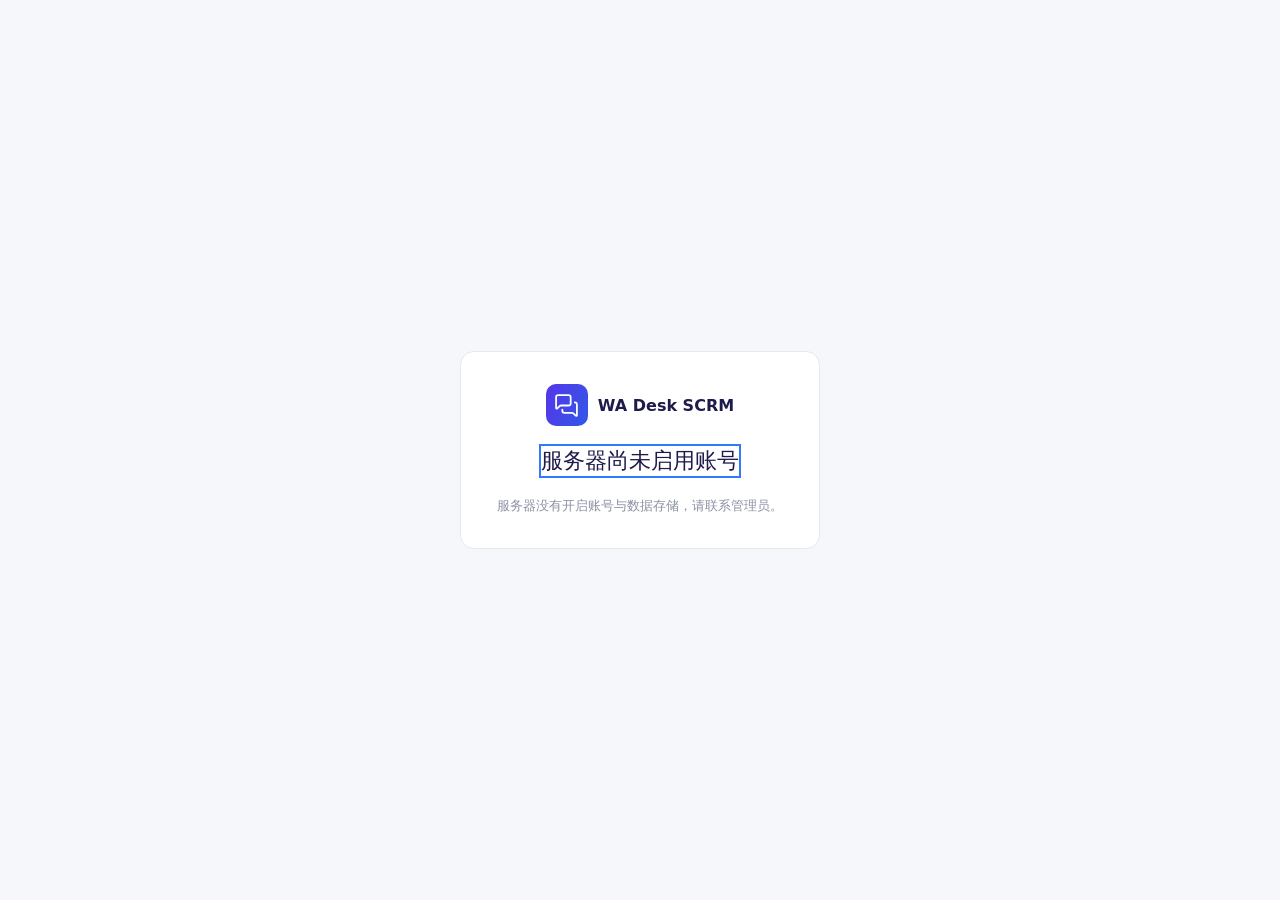
==== commit 6bb6859b: "feat(scrm): sign in and keep the data on the server The page opens on a sign-in screen, loads the si" ====
--- a/outputs/wa-replica-prototype/index.html
+++ b/outputs/wa-replica-prototype/index.html
@@ -22,15 +22,29 @@
       <main id="view" tabindex="-1"></main>
     </div>
   </div>
-  <main id="subsite-login" class="fid-sign-in" aria-labelledby="subsite-login-title" hidden>
+  <main id="subsite-login" class="fid-sign-in" aria-labelledby="subsite-login-title">
     <div class="fid-sign-in-panel">
       <div class="fid-sign-in-brand" translate="no"><span class="brand-symbol" data-icon="MessagesSquare"></span><strong>WA Desk SCRM</strong></div>
-      <h1 id="subsite-login-title" tabindex="-1">已退出登录</h1>
-      <button class="fid-btn gradient" data-action="subsiteEnterDemo" type="button">进入演示工作台<span data-icon="ChevronRight"></span></button>
+      <h1 id="subsite-login-title" tabindex="-1">正在连接…</h1>
+      <p id="site-notice" class="fid-sign-in-note" role="status" hidden></p>
+      <form id="site-sign-in" class="fid-sign-in-form" hidden novalidate>
+        <label class="field">用户名<input name="username" autocomplete="username" autocapitalize="none" spellcheck="false"></label>
+        <label class="field">密码<input name="password" type="password" autocomplete="current-password"></label>
+        <p class="fid-sign-in-error" role="alert" hidden></p>
+        <button class="fid-btn gradient" type="submit">登录</button>
+      </form>
+      <form id="site-password" class="fid-sign-in-form" hidden novalidate>
+        <label class="field">当前（临时）密码<input name="current" type="password" autocomplete="current-password"></label>
+        <label class="field">新密码（至少 10 位）<input name="next" type="password" autocomplete="new-password"></label>
+        <label class="field">再输入一次新密码<input name="repeat" type="password" autocomplete="new-password"></label>
+        <p class="fid-sign-in-error" role="alert" hidden></p>
+        <button class="fid-btn gradient" type="submit">保存新密码并进入</button>
+      </form>
+      <button id="site-leave" class="link" type="button" hidden>退出登录</button>
     </div>
   </main>
   <div id="toast" role="status" aria-live="polite"></div>
   <dialog id="dialog" aria-label="编辑信息"><div id="dialog-content"></div></dialog>
-  <script src="icons.js"></script><script src="demo-data.js"></script><script src="app.js"></script>
+  <script src="icons.js"></script><script src="app.js"></script><script src="boot.js"></script>
 </body>
 </html>
--- a/outputs/wa-replica-prototype/tokens.css
+++ b/outputs/wa-replica-prototype/tokens.css
@@ -447,6 +447,8 @@
   --fid-px-260:260px;
   --fid-px-490:490px;
   --fid-px-280:280px;
+  --fid-px-320:320px;
+  --fid-px-999:999px;
   --fid-px-640:640px;
   --fid-px-112:112px;
   --fid-px-134:134px;
@@ -466,7 +468,6 @@
   --fid-px-neg-12:-12px;
   --fid-px-62:62px;
   --fid-px-1260:1260px;
-  --fid-px-999:999px;
   --fid-px-1080:1080px;
   --fid-px-170:170px;
   --fid-px-108:108px;
--- a/outputs/wa-replica-prototype/app.css
+++ b/outputs/wa-replica-prototype/app.css
@@ -498,6 +498,13 @@
 .fid-sign-in-brand { display:flex; align-items:center; gap:var(--fid-px-10); font-size:var(--fid-px-16); }
 .fid-sign-in-panel h1 { font-size:var(--fid-px-22); }
 .fid-sign-in-panel .fid-btn { min-height:var(--fid-px-44); padding-inline:var(--fid-px-18); }
+.fid-sign-in-note { margin:0; color:var(--fid-quiet); font-size:var(--fid-px-13); line-height:var(--fid-px-20); text-align:center; }
+.fid-sign-in-form { display:grid; gap:var(--fid-px-14); width:100%; }
+.fid-sign-in-form[hidden] { display:none; }
+.fid-sign-in-form .field { display:grid; gap:var(--fid-px-6); font-size:var(--fid-px-13); }
+.fid-sign-in-form .field input { height:var(--fid-px-40); padding:0 var(--fid-px-12); border:var(--fid-px-1) solid var(--color-border); border-radius:var(--fid-px-8); background:var(--color-surface); color:var(--color-text); font:inherit; }
+.fid-sign-in-form .field input:focus { border-color:var(--color-accent); outline:var(--fid-px-1) solid var(--color-accent); outline-offset:0; }
+.fid-sign-in-error { margin:0; color:var(--color-danger); font-size:var(--fid-px-13); line-height:var(--fid-px-20); }
 .fid-btn:hover:not(:disabled) { border-color:var(--color-accent); color:var(--color-accent); }
 .fid-btn.blue,.fid-btn.gradient,.fid-btn.green { color:var(--color-surface); border-color:transparent; font-weight:550; }
 .fid-btn.blue { background:var(--color-accent); }
@@ -878,6 +885,12 @@
 .fid-ai-provider { display:flex; flex-wrap:wrap; align-items:center; gap:var(--fid-px-6) var(--fid-px-12); padding:var(--fid-px-10) var(--fid-px-12); border:var(--fid-px-1) solid var(--fid-frame); border-radius:var(--fid-px-8); background:var(--color-surface-alt); font-size:var(--fid-px-13); line-height:var(--fid-px-20); }
 .fid-ai-provider + .fid-ai-provider { margin-top:var(--fid-px-8); }
 .fid-ai-provider .fid-select { width:var(--fid-px-180); }
+.fid-ai-business textarea { flex:1 1 var(--fid-px-320); height:auto; min-height:var(--fid-px-56); padding:var(--fid-px-6) var(--fid-px-10); line-height:var(--fid-px-20); resize:vertical; }
+.ai-guard { display:inline-flex; align-items:center; gap:var(--fid-px-4); margin-left:var(--fid-px-6); padding:var(--fid-px-2) var(--fid-px-8); border:var(--fid-px-1) solid var(--fid-frame); border-radius:var(--fid-px-999); background:var(--color-surface); color:var(--fid-quiet); font:inherit; font-size:var(--fid-px-12); line-height:var(--fid-px-18); white-space:nowrap; cursor:pointer; }
+.ai-guard .icon { width:var(--fid-px-14); height:var(--fid-px-14); }
+.ai-guard.on { border-color:var(--fid-mint); background:var(--fid-mint-bg); color:var(--color-text); }
+.ai-guard.on .icon { color:var(--fid-mint); }
+.ai-guard:focus-visible { outline:var(--fid-px-2) solid var(--color-accent); outline-offset:var(--fid-px-1); }
 .fid-ai-capabilities,.fid-ai-usage { min-width:var(--fid-px-640); }
 .fid-ai-capabilities col:nth-child(1) { width:22%; }
 .fid-ai-capabilities col:nth-child(3) { width:var(--fid-px-112); }
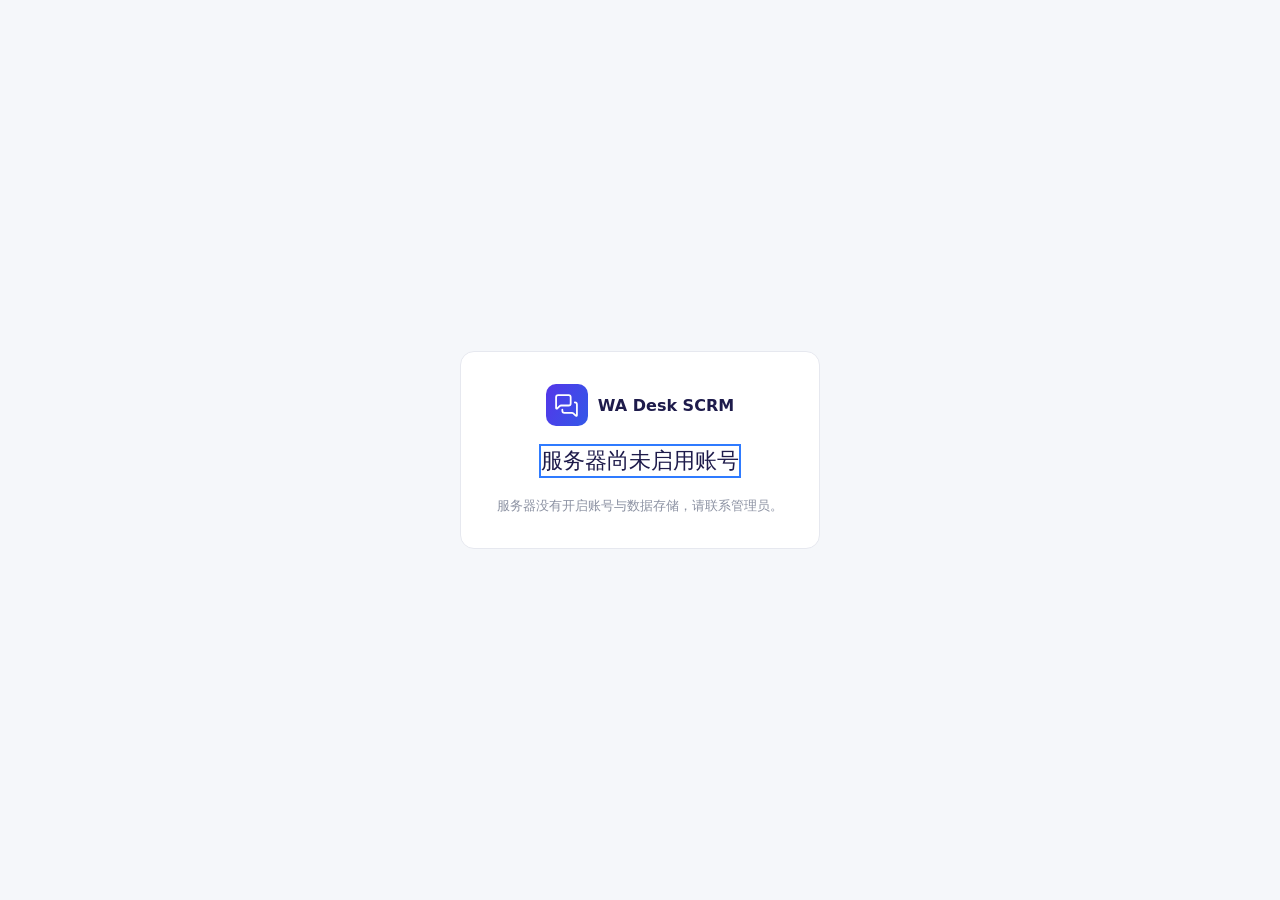
==== commit 8de87408: "feat(scrm): wording of a release; hide the materials screen The functions are real now, but about 65" ====
--- a/outputs/wa-replica-prototype/index.html
+++ b/outputs/wa-replica-prototype/index.html
@@ -2,7 +2,7 @@
 <html lang="zh-CN">
 <head>
   <meta charset="utf-8"><meta name="viewport" content="width=device-width,initial-scale=1"><meta name="theme-color" content="#ffffff"><meta name="color-scheme" content="light">
-  <title>WA Desk SCRM · WhatsApp 客户跟进闭环工作台原型</title>
+  <title>WA Desk SCRM · WhatsApp 客户跟进闭环工作台</title>
   <link rel="stylesheet" href="tokens.css"><link rel="stylesheet" href="components.css"><link rel="stylesheet" href="app.css">
 </head>
 <body class="fidelity">
--- a/outputs/wa-replica-prototype/tokens.css
+++ b/outputs/wa-replica-prototype/tokens.css
@@ -426,6 +426,7 @@
   --fid-px-175:175px;
   --fid-px-45:45px;
   --fid-px-23:23px;
+  --fid-px-320:320px;
   --fid-px-35:35px;
   --fid-px-194:194px;
   --fid-px-13p5:13.5px;
@@ -447,7 +448,6 @@
   --fid-px-260:260px;
   --fid-px-490:490px;
   --fid-px-280:280px;
-  --fid-px-320:320px;
   --fid-px-999:999px;
   --fid-px-640:640px;
   --fid-px-112:112px;
--- a/outputs/wa-replica-prototype/app.css
+++ b/outputs/wa-replica-prototype/app.css
@@ -714,6 +714,11 @@
 .openwa-pair-state .icon { width:var(--fid-px-18); height:var(--fid-px-18); animation:openwa-spin 1s linear infinite; }
 .openwa-success-mark { display:grid; place-items:center; width:var(--fid-px-45); height:var(--fid-px-45); background:var(--fid-mint-bg); color:var(--paint-46); border-radius:50%; }
 .openwa-success-mark .icon { width:var(--fid-px-23); height:var(--fid-px-23); }
+.openwa-pair-state.openwa-pair-error { max-width:var(--fid-px-320); line-height:1.5; }
+.openwa-mark { display:inline-flex; align-items:center; gap:var(--fid-px-3); }
+.openwa-mark.warn { color:var(--warning); }
+.openwa-mark.read { color:var(--paint-46); }
+.message-meta .link { margin-left:var(--fid-px-6); font-size:var(--fid-px-12); }
 @keyframes openwa-spin { to { transform:rotate(360deg); } }
 @media(prefers-reduced-motion:reduce) { .openwa-pair-state .icon { animation:none; } }
 
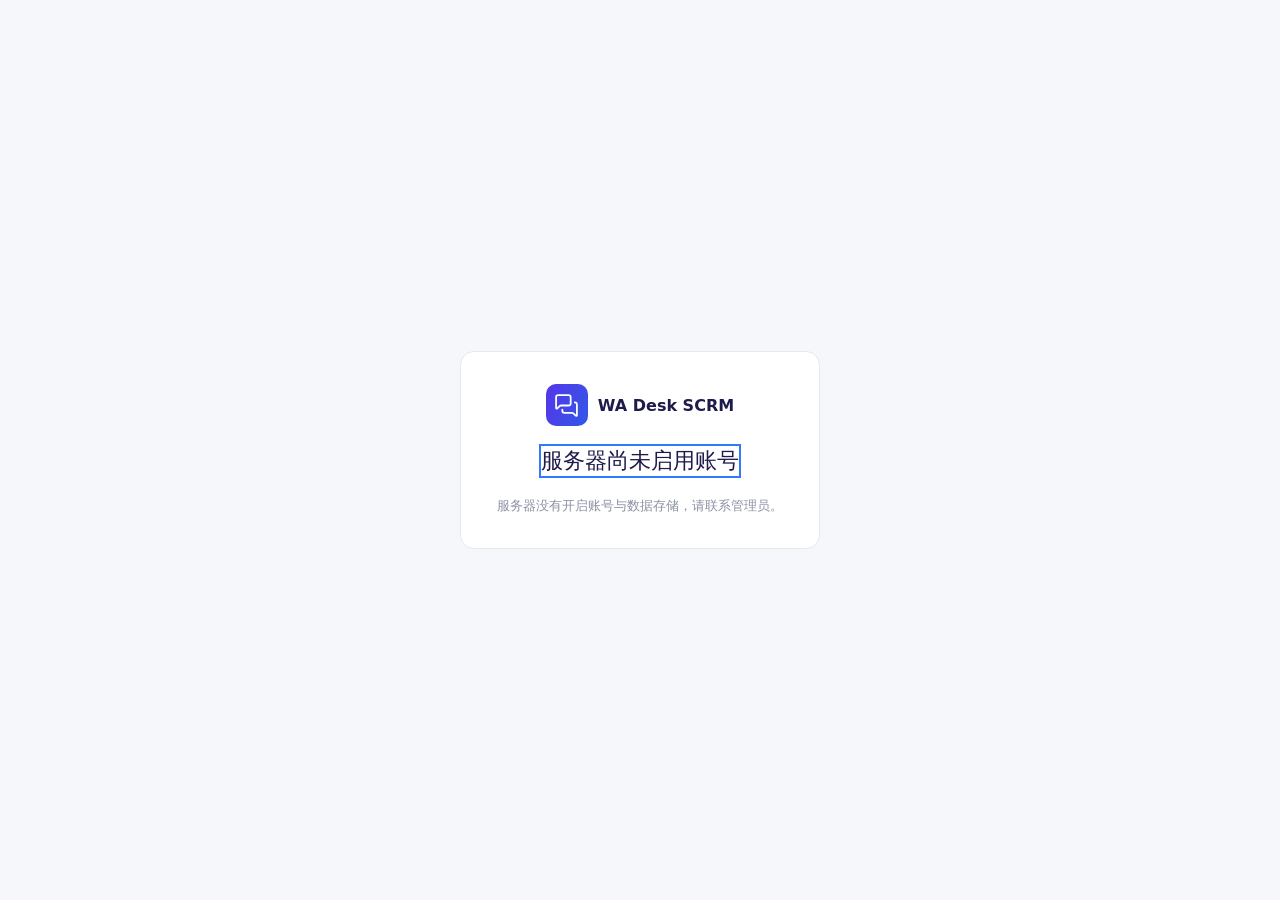
==== commit bf11600c: "feat(scrm): add the supervisor page — employees, and their conversations read-only The owner chose t" ====
--- a/outputs/wa-replica-prototype/index.html
+++ b/outputs/wa-replica-prototype/index.html
@@ -35,7 +35,7 @@
       </form>
       <form id="site-password" class="fid-sign-in-form" hidden novalidate>
         <label class="field">当前（临时）密码<input name="current" type="password" autocomplete="current-password"></label>
-        <label class="field">新密码（至少 10 位）<input name="next" type="password" autocomplete="new-password"></label>
+        <label class="field">新密码（至少 8 位）<input name="next" type="password" autocomplete="new-password"></label>
         <label class="field">再输入一次新密码<input name="repeat" type="password" autocomplete="new-password"></label>
         <p class="fid-sign-in-error" role="alert" hidden></p>
         <button class="fid-btn gradient" type="submit">保存新密码并进入</button>
@@ -43,8 +43,9 @@
       <button id="site-leave" class="link" type="button" hidden>退出登录</button>
     </div>
   </main>
+  <main id="master" class="fid-master" aria-label="主管视图" hidden></main>
   <div id="toast" role="status" aria-live="polite"></div>
   <dialog id="dialog" aria-label="编辑信息"><div id="dialog-content"></div></dialog>
-  <script src="icons.js"></script><script src="app.js"></script><script src="boot.js"></script>
+  <script src="icons.js"></script><script src="pricefile.js"></script><script src="app.js"></script><script src="master.js"></script><script src="boot.js"></script>
 </body>
 </html>
--- a/outputs/wa-replica-prototype/app.css
+++ b/outputs/wa-replica-prototype/app.css
@@ -961,6 +961,145 @@
 .fid-ops-preview { line-height:1.65; }
 [id^="fid-ops-"]>.modal-body>.field { margin-bottom:var(--fid-px-9); }
 
+/* The media of a message (plan 033): a picture, a player or a link to the file, above the message's text. */
+.openwa-media { display:block; max-width:var(--fid-px-280); margin:0 0 var(--fid-px-6); }
+.openwa-media img { display:block; max-width:100%; max-height:var(--fid-px-320); border-radius:var(--fid-px-8); object-fit:contain; }
+.openwa-media video { display:block; width:var(--fid-px-280); max-width:100%; max-height:var(--fid-px-320); border-radius:var(--fid-px-8); background:var(--color-surface); }
+.openwa-media audio { display:block; width:var(--fid-px-260); max-width:100%; height:var(--fid-px-40); }
+.openwa-file { display:inline-flex; align-items:center; gap:var(--fid-px-8); max-width:var(--fid-px-280); margin:0 0 var(--fid-px-6); padding:var(--fid-px-8) var(--fid-px-10); border:var(--fid-px-1) solid var(--color-border); border-radius:var(--fid-px-8); background:var(--color-surface); color:inherit; text-decoration:none; }
+.openwa-file:hover { border-color:var(--color-accent); }
+.openwa-file span { overflow:hidden; text-overflow:ellipsis; white-space:nowrap; }
+.openwa-file svg { flex:none; width:var(--fid-px-18); height:var(--fid-px-18); }
+.openwa-media-missing { display:block; margin:0 0 var(--fid-px-6); color:var(--color-text-muted); font-size:var(--fid-px-12); }
+.message-bubble>.openwa-media:last-child,.message-bubble>.openwa-file:last-child,.message-bubble>.openwa-media-missing:last-child { margin-bottom:0; }
+/* A file attached to the message that is being written (plan 043): a picture small beside its name, the note
+   while it is on its way, and the conversation while a file is dragged over it. */
+.openwa-attached { flex:none; height:var(--fid-px-40); max-width:var(--fid-px-64); border-radius:var(--fid-px-6); object-fit:cover; }
+.openwa-attached-busy { color:var(--color-text-muted); }
+/* Several files (plan 047) stand side by side and wrap; many of them scroll instead of pushing the conversation away. */
+.openwa-attached-list { display:flex; flex-wrap:wrap; align-items:center; gap:var(--fid-px-6) var(--fid-px-14); max-height:var(--fid-px-120); overflow:auto; }
+.openwa-attached-file { display:inline-flex; align-items:center; gap:var(--fid-px-6); min-width:0; max-width:100%; }
+.openwa-attached-file>span { overflow:hidden; text-overflow:ellipsis; white-space:nowrap; max-width:var(--fid-px-220); }
+.chat-pane.openwa-file-over { outline:var(--fid-px-2) dashed var(--color-accent); outline-offset:var(--fid-px-neg-2); }
+/* With the button for files the tools beside the message box are one more: where the conversation is too narrow
+   for one line they take a second one instead of running into the send button. */
+.composer-tools { flex-wrap:wrap; row-gap:var(--fid-px-4); }
+/* The customer's profile picture (plan 044) lies over the initials and takes the round shape of the avatar. */
+.avatar { position:relative; }
+.openwa-avatar { position:absolute; inset:0; width:100%; height:100%; border-radius:50%; object-fit:cover; }
+
+/* The words of a voice note (plan 034): the button that asks for them, and the text under the player. */
+.ai-transcribe { display:inline-flex; align-items:center; gap:var(--fid-px-4); margin:0 0 var(--fid-px-6); font-size:var(--fid-px-12); }
+.ai-transcribe svg { width:var(--fid-px-14); height:var(--fid-px-14); }
+.ai-transcribe[disabled] { color:var(--color-text-muted); cursor:default; }
+.ai-transcript { margin:0 0 var(--fid-px-6); }
+
+/* The choice of a customer's language, at the right of the strip above a conversation (plan 038). Where the
+   conversation is narrow, the list box of the choice narrows before anything sticks out of the strip. */
+.source-strip .ai-language-pick { margin-left:auto; display:inline-flex; align-items:center; gap:var(--fid-px-6); min-width:0; color:var(--color-text-muted); font-size:var(--fid-px-12); white-space:nowrap; }
+.ai-language-pick svg { width:var(--fid-px-14); height:var(--fid-px-14); flex:none; }
+.ai-language-pick span { flex:none; }
+.ai-language-pick .fid-select { height:var(--fid-px-28); min-width:0; flex:0 1 auto; padding:0 var(--fid-px-8); font-size:var(--fid-px-12); }
+
+/* The price list (plan 037): its page, the button "报价" beside the message box and the dialog it opens. */
+.price-toolbar #price-search { width:var(--fid-px-240); }
+.price-note { margin:var(--fid-px-10) 0; color:var(--fid-quiet); font-size:var(--fid-px-12); line-height:1.6; }
+.price-table { min-width:var(--fid-px-540); }
+.price-table th,.price-table td { text-align:left; }
+.price-table col:first-child { width:var(--fid-px-64); }
+.price-preview p { margin:0 0 var(--fid-px-10); font-size:var(--fid-px-13); }
+.price-quote-button { display:inline-flex; align-items:center; gap:var(--fid-px-4); margin-left:var(--fid-px-6); padding:var(--fid-px-2) var(--fid-px-8); border:var(--fid-px-1) solid var(--fid-frame); border-radius:var(--fid-px-999); background:var(--color-surface); color:var(--fid-ink); font:inherit; font-size:var(--fid-px-12); line-height:var(--fid-px-18); white-space:nowrap; cursor:pointer; }
+.price-quote-button:hover { border-color:var(--color-accent); color:var(--color-accent); }
+.price-quote-button:focus-visible { outline:var(--fid-px-2) solid var(--color-accent); outline-offset:var(--fid-px-1); }
+.price-quote-button .icon { width:var(--fid-px-14); height:var(--fid-px-14); }
+.price-quote .fid-input { width:100%; }
+.price-quote-list { list-style:none; max-height:var(--fid-px-360); margin:0; padding:0; overflow:auto; border:var(--fid-px-1) solid var(--fid-frame); border-radius:var(--fid-px-8); }
+.price-quote-row { display:flex; align-items:center; justify-content:space-between; gap:var(--fid-px-10); padding:var(--fid-px-8) var(--fid-px-12); border-bottom:var(--fid-px-1) solid var(--fid-frame); }
+.price-quote-row:last-child { border-bottom:0; }
+.price-quote-product { display:flex; flex-wrap:wrap; align-items:baseline; gap:var(--fid-px-4) var(--fid-px-8); min-width:0; font-size:var(--fid-px-13); }
+.price-quote-product small { color:var(--fid-quiet); font-size:var(--fid-px-12); }
+.price-quote-prices { display:flex; flex:none; flex-wrap:wrap; justify-content:flex-end; gap:var(--fid-px-6); margin-left:auto; }
+.price-quote-prices small { margin-right:var(--fid-px-4); opacity:.75; }
+.price-quote-empty { display:grid; justify-items:center; gap:var(--fid-px-10); padding:var(--fid-px-20); color:var(--fid-quiet); font-size:var(--fid-px-13); }
+/* Where the conversation is narrow the button shows its icon only, and stands close to its neighbours. */
+@media(max-width:1000px) {
+  .price-quote-button { margin-left:0; padding:var(--fid-px-2) var(--fid-px-4); }
+  .price-quote-button>span:not(.icon) { display:none; }
+  .composer-tools .language-hint { margin-left:0; }
+}
+@media(max-width:760px) {
+  .price-toolbar #price-search { width:100%; }
+  .price-quote-row { flex-wrap:wrap; }
+}
+
+/* The supervisor page (fidelity-master.js): the employees and, read-only, one employee's customers and conversations. */
+.fid-master { min-height:100dvh; display:flex; flex-direction:column; background:var(--color-bg); color:var(--color-text); }
+.fid-master[hidden] { display:none; }
+.fid-master-top { display:flex; align-items:center; gap:var(--fid-px-12); min-height:var(--fid-px-56); padding:var(--fid-px-8) var(--fid-px-20); border-bottom:var(--fid-px-1) solid var(--fid-frame); background:var(--color-surface); }
+.fid-master-title { margin-right:auto; padding:var(--fid-px-2) var(--fid-px-10); border-radius:var(--fid-px-999); background:var(--color-accent-soft); color:var(--color-accent); font-size:var(--fid-px-13); }
+.fid-master-user { color:var(--fid-quiet); font-size:var(--fid-px-13); }
+.fid-master-body { flex:1; min-height:0; display:flex; flex-direction:column; gap:var(--fid-px-12); padding:var(--fid-px-16) var(--fid-px-20) var(--fid-px-20); }
+.fid-master-bar { display:flex; flex-wrap:wrap; align-items:center; gap:var(--fid-px-8) var(--fid-px-12); }
+.fid-master-bar h1 { margin:0 auto 0 0; font-size:var(--fid-px-17); font-weight:750; line-height:var(--fid-px-24); }
+.fid-master-bar p { flex-basis:100%; margin:0; color:var(--fid-quiet); font-size:var(--fid-px-13); line-height:var(--fid-px-20); }
+.fid-master-readonly { display:inline-flex; align-items:center; gap:var(--fid-px-4); padding:var(--fid-px-2) var(--fid-px-10); border-radius:var(--fid-px-999); background:var(--fid-mint-bg); color:var(--fid-mint); font-size:var(--fid-px-13); }
+.fid-master-readonly .icon,.fid-master-meta .icon,.fid-master-translation .icon { flex:none; width:var(--fid-px-14); height:var(--fid-px-14); }
+.fid-master-note { margin:0; padding:var(--fid-px-40) var(--fid-px-20); color:var(--fid-quiet); font-size:var(--fid-px-13); line-height:var(--fid-px-20); text-align:center; }
+.fid-master-table td { height:var(--fid-px-56); }
+.fid-master-table small { display:block; color:var(--fid-quiet); font-size:var(--fid-px-12); }
+.fid-master-table small.fid-master-late { color:var(--color-danger); }
+.fid-master-quiet { color:var(--fid-quiet); }
+.fid-master-number { display:flex; flex-wrap:wrap; align-items:center; gap:var(--fid-px-2) var(--fid-px-6); }
+.fid-master-number small { flex-basis:100%; padding-left:var(--fid-px-14); }
+.fid-master-dot { flex:none; width:var(--fid-px-8); height:var(--fid-px-8); border-radius:50%; background:var(--fid-amber); }
+.fid-master-dot.on { background:var(--fid-mint); }
+.fid-master-site { flex:1; min-height:var(--fid-px-400); max-height:calc(100dvh - var(--fid-px-190)); display:grid; grid-template-columns:var(--fid-px-320) minmax(0,1fr); border:var(--fid-px-1) solid var(--fid-frame); border-radius:var(--fid-px-14); background:var(--color-surface); overflow:hidden; }
+.fid-master-people { display:flex; flex-direction:column; min-height:0; border-right:var(--fid-px-1) solid var(--fid-frame); }
+.fid-master-search { padding:var(--fid-px-12); border-bottom:var(--fid-px-1) solid var(--fid-frame); }
+.fid-master-search input { width:100%; height:var(--fid-px-36); padding:0 var(--fid-px-12); border:var(--fid-px-1) solid var(--color-border); border-radius:var(--fid-px-8); background:var(--color-surface); color:var(--color-text); font:inherit; }
+.fid-master-search input:focus { border-color:var(--color-accent); outline:var(--fid-px-1) solid var(--color-accent); outline-offset:0; }
+.fid-master-list { flex:1; min-height:0; overflow:auto; }
+.fid-master-row { display:flex; align-items:center; gap:var(--fid-px-10); width:100%; padding:var(--fid-px-10) var(--fid-px-12); border:0; border-bottom:var(--fid-px-1) solid var(--fid-frame); background:none; color:inherit; font:inherit; text-align:left; cursor:pointer; }
+.fid-master-row:hover,.fid-master-row.selected { background:var(--color-accent-soft); }
+.fid-master-row .avatar,.fid-master-chat-head .avatar { flex:none; width:var(--fid-px-40); height:var(--fid-px-40); }
+.fid-master-row-main { flex:1; min-width:0; display:grid; gap:var(--fid-px-2); }
+.fid-master-row-line { display:flex; align-items:center; gap:var(--fid-px-8); min-width:0; }
+.fid-master-row-line strong,.fid-master-preview { flex:1; min-width:0; overflow:hidden; text-overflow:ellipsis; white-space:nowrap; }
+.fid-master-row-line strong { font-size:var(--fid-px-14); font-weight:600; }
+.fid-master-row-line time,.fid-master-preview { color:var(--fid-quiet); font-size:var(--fid-px-12); }
+.fid-master-unread { flex:none; min-width:var(--fid-px-18); height:var(--fid-px-18); padding:0 var(--fid-px-5); border-radius:var(--fid-px-999); background:var(--fid-mint); color:var(--color-surface); font-size:var(--fid-px-12); line-height:var(--fid-px-18); text-align:center; }
+.fid-master-chat { display:flex; flex-direction:column; min-width:0; min-height:0; }
+.fid-master-chat-head { display:flex; align-items:center; gap:var(--fid-px-10); padding:var(--fid-px-10) var(--fid-px-16); border-bottom:var(--fid-px-1) solid var(--fid-frame); }
+.fid-master-chat-head h2 { margin:0; font-size:var(--fid-px-15); line-height:var(--fid-px-22); }
+.fid-master-chat-head p { margin:0; color:var(--fid-quiet); font-size:var(--fid-px-12); line-height:var(--fid-px-18); }
+.fid-master-back { display:none; }
+.fid-master-facts { display:grid; gap:var(--fid-px-4); margin:0; padding:var(--fid-px-10) var(--fid-px-16); border-bottom:var(--fid-px-1) solid var(--fid-frame); font-size:var(--fid-px-13); line-height:var(--fid-px-20); }
+.fid-master-facts div { display:flex; gap:var(--fid-px-8); }
+.fid-master-facts dt { flex:none; width:var(--fid-px-64); color:var(--fid-quiet); }
+.fid-master-facts dd { min-width:0; margin:0; overflow-wrap:anywhere; }
+.fid-master-messages { flex:1; min-height:0; display:flex; flex-direction:column; gap:var(--fid-px-8); padding:var(--fid-px-16); overflow:auto; background:var(--fid-chat); }
+.fid-master-day { align-self:center; padding:var(--fid-px-2) var(--fid-px-10); border-radius:var(--fid-px-999); background:var(--color-surface); color:var(--fid-quiet); font-size:var(--fid-px-12); }
+.fid-master-msg { align-self:flex-start; max-width:min(72%,var(--fid-px-640)); }
+.fid-master-msg.out { align-self:flex-end; }
+.fid-master-bubble { padding:var(--fid-px-8) var(--fid-px-10); border-radius:var(--fid-px-10); background:var(--color-surface); font-size:var(--fid-px-14); line-height:var(--fid-px-20); overflow-wrap:anywhere; }
+.fid-master-msg.out .fid-master-bubble { background:var(--color-bubble-out); }
+.fid-master-text { white-space:pre-wrap; }
+.fid-master-bubble>.openwa-media:last-child,.fid-master-bubble>.openwa-file:last-child,.fid-master-bubble>.openwa-media-missing:last-child { margin-bottom:0; }
+.fid-master-translation { display:flex; gap:var(--fid-px-6); margin-top:var(--fid-px-6); padding-top:var(--fid-px-6); border-top:var(--fid-px-1) solid var(--fid-frame); color:var(--fid-ink); font-size:var(--fid-px-13); white-space:pre-wrap; }
+.fid-master-translation .icon { margin-top:var(--fid-px-3); }
+.fid-master-meta { display:flex; align-items:center; gap:var(--fid-px-4); margin-top:var(--fid-px-2); color:var(--fid-quiet); font-size:var(--fid-px-12); }
+.fid-master-msg.out .fid-master-meta { justify-content:flex-end; }
+.fid-master-warn { color:var(--fid-amber); }
+@media(max-width:760px) {
+  .fid-master-top,.fid-master-body { padding-inline:var(--fid-px-12); }
+  .fid-master-user { display:none; }
+  .fid-master-site { grid-template-columns:minmax(0,1fr); }
+  .fid-master-site .fid-master-chat,.fid-master-site.chat-open .fid-master-people { display:none; }
+  .fid-master-site.chat-open .fid-master-chat { display:flex; }
+  .fid-master-back { display:inline-flex; }
+  .fid-master-msg { max-width:88%; }
+}
+
 .dash {
   --dash-ink: var(--color-text);
   --dash-muted: var(--color-text-muted);
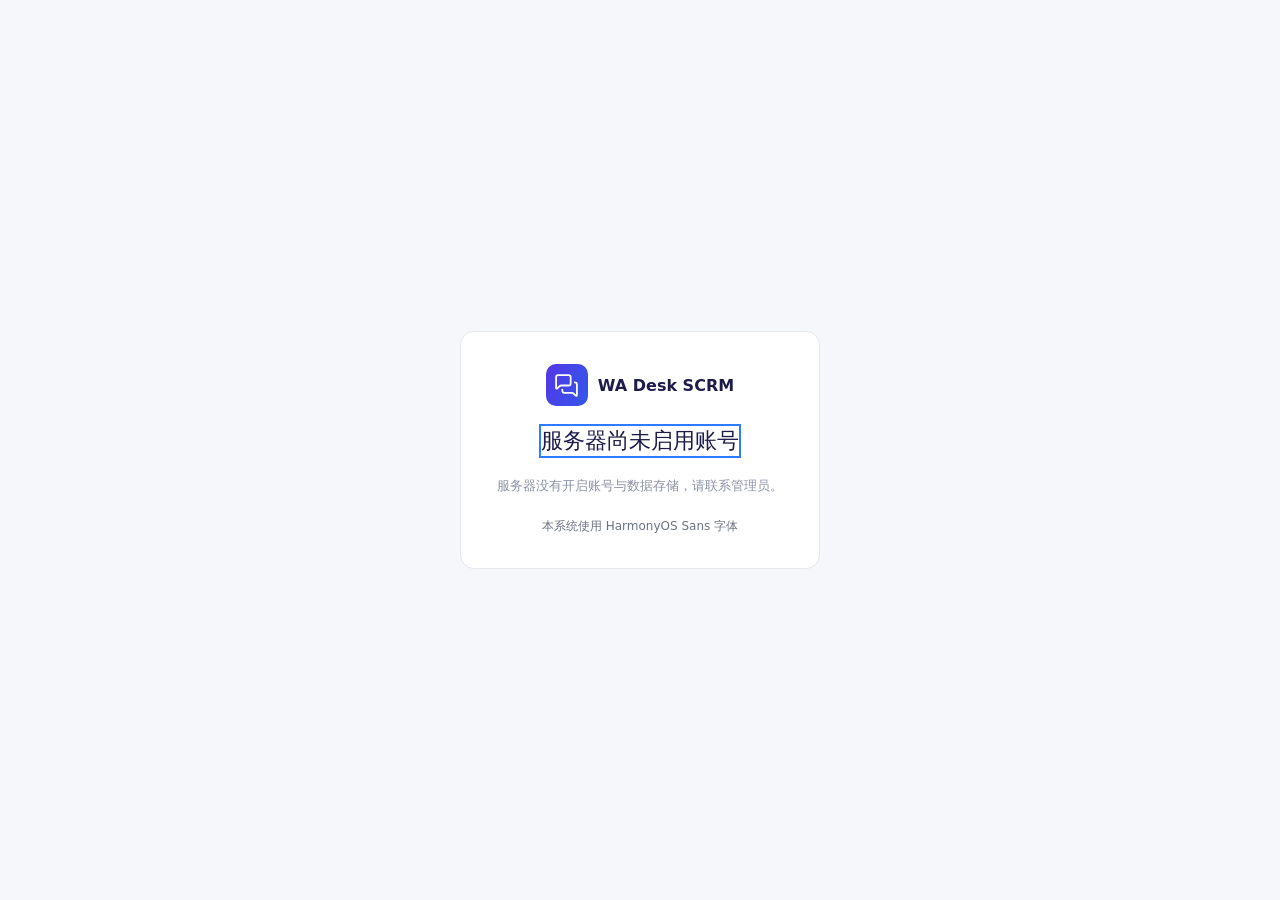
==== commit 7ff51654: "feat(scrm): draw the page's text in HarmonyOS Sans SC Plan 081, the first plan of the UI upgrade (ow" ====
--- a/outputs/wa-replica-prototype/index.html
+++ b/outputs/wa-replica-prototype/index.html
@@ -41,6 +41,7 @@
         <button class="fid-btn gradient" type="submit">保存新密码并进入</button>
       </form>
       <button id="site-leave" class="link" type="button" hidden>退出登录</button>
+      <p class="fid-sign-in-font">本系统使用 HarmonyOS Sans 字体</p>
     </div>
   </main>
   <main id="master" class="fid-master" aria-label="主管视图" hidden></main>
--- a/outputs/wa-replica-prototype/app.css
+++ b/outputs/wa-replica-prototype/app.css
@@ -440,7 +440,28 @@
 
 
 /* Dimensions transcribed from rendered reference screens; no vendor stylesheet. */
-.fidelity { --fid-sidebar:var(--fid-px-240); --fid-top:var(--fid-px-107); --fid-gradient:linear-gradient(115deg,var(--fid-violet),var(--fid-royal)); font-family:system-ui,-apple-system,"Segoe UI","Microsoft YaHei",sans-serif; }
+/* Every emoji drawn the same way on every computer (plan 068): Noto Color Emoji (SIL OFL 1.1, fonts/noto-color-emoji-OFL.txt)
+   in the eleven parts Google Fonts makes of it. A browser loads a part only when a character of its range is on the
+   screen, and keeps it; one that cannot draw its colours (tech) leaves it and keeps its own emoji. It comes after the
+   fonts of the text, so that digits and signs stay as they are. */
+@font-face { font-family:"SCRM Emoji"; font-style:normal; font-weight:400; font-display:swap; src:url("fonts/noto-color-emoji-v50-0.woff2") format("woff2") tech(color-COLRv1); unicode-range:U+1f1e6-1f1ff; }
+@font-face { font-family:"SCRM Emoji"; font-style:normal; font-weight:400; font-display:swap; src:url("fonts/noto-color-emoji-v50-1.woff2") format("woff2") tech(color-COLRv1); unicode-range:U+200d,U+2620,U+26a7,U+fe0f,U+1f308,U+1f38c,U+1f3c1,U+1f3f3-1f3f4,U+1f6a9,U+e0062-e0063,U+e0065,U+e0067,U+e006c,U+e006e,U+e0073-e0074,U+e0077,U+e007f; }
+@font-face { font-family:"SCRM Emoji"; font-style:normal; font-weight:400; font-display:swap; src:url("fonts/noto-color-emoji-v50-2.woff2") format("woff2") tech(color-COLRv1); unicode-range:U+23,U+2a,U+30-39,U+a9,U+ae,U+200d,U+203c,U+2049,U+20e3,U+2122,U+2139,U+2194-2199,U+21a9-21aa,U+23cf,U+23e9-23ef,U+23f8-23fa,U+24c2,U+25aa-25ab,U+25b6,U+25c0,U+25fb-25fe,U+2611,U+2622-2623,U+2626,U+262a,U+262e-262f,U+2638,U+2640,U+2642,U+2648-2653,U+2660,U+2663,U+2665-2666,U+2668,U+267b,U+267e-267f,U+2695,U+269b-269c,U+26a0,U+26a7,U+26aa-26ab,U+26ce,U+26d4,U+2705,U+2714,U+2716,U+271d,U+2721,U+2733-2734,U+2747,U+274c,U+274e,U+2753-2755,U+2757,U+2764,U+2795-2797,U+27a1,U+27b0,U+27bf,U+2934-2935,U+2b05-2b07,U+2b1b-2b1c,U+2b55,U+3030,U+303d,U+3297,U+3299,U+fe0f,U+1f170-1f171,U+1f17e-1f17f,U+1f18e,U+1f191-1f19a,U+1f201-1f202,U+1f21a,U+1f22f,U+1f232-1f23a,U+1f250-1f251,U+1f310,U+1f3a6,U+1f3b5-1f3b6,U+1f3bc,U+1f3e7,U+1f441,U+1f499-1f49c,U+1f49f-1f4a0,U+1f4ac-1f4ad,U+1f4b1-1f4b2,U+1f4b9,U+1f4db,U+1f4f2-1f4f6,U+1f500-1f507,U+1f515,U+1f518-1f524,U+1f52f-1f53d,U+1f549,U+1f54e,U+1f5a4,U+1f5e8,U+1f5ef,U+1f6ab,U+1f6ad-1f6b1,U+1f6b3,U+1f6b7-1f6bc,U+1f6be,U+1f6c2-1f6c5,U+1f6d0-1f6d1,U+1f6d7,U+1f6dc,U+1f7e0-1f7eb,U+1f7f0,U+1f90d-1f90e,U+1f9d1-1f9d2,U+1f9e1,U+1fa75-1fa77,U+1faaf; }
+@font-face { font-family:"SCRM Emoji"; font-style:normal; font-weight:400; font-display:swap; src:url("fonts/noto-color-emoji-v50-3.woff2") format("woff2") tech(color-COLRv1); unicode-range:U+200d,U+231a-231b,U+2328,U+23f0-23f3,U+2602,U+260e,U+2692,U+2694,U+2696-2697,U+2699,U+26b0-26b1,U+26cf,U+26d1,U+26d3,U+2702,U+2709,U+270f,U+2712,U+fe0f,U+1f302,U+1f321,U+1f392-1f393,U+1f3a9,U+1f3bd,U+1f3ee,U+1f3f7,U+1f3fa,U+1f451-1f462,U+1f484,U+1f489-1f48a,U+1f48c-1f48e,U+1f4a1,U+1f4a3,U+1f4a5,U+1f4b0,U+1f4b3-1f4b8,U+1f4bb-1f4da,U+1f4dc-1f4f1,U+1f4ff,U+1f508-1f514,U+1f516-1f517,U+1f526-1f529,U+1f52c-1f52e,U+1f550-1f567,U+1f56f-1f570,U+1f576,U+1f587,U+1f58a-1f58d,U+1f5a5,U+1f5a8,U+1f5b1-1f5b2,U+1f5c2-1f5c4,U+1f5d1-1f5d3,U+1f5dc-1f5de,U+1f5e1,U+1f5f3,U+1f6aa,U+1f6ac,U+1f6bd,U+1f6bf,U+1f6c1,U+1f6cb,U+1f6cd-1f6cf,U+1f6d2,U+1f6e0-1f6e1,U+1f6f0,U+1f97b-1f97f,U+1f9af,U+1f9ba,U+1f9e2-1f9e6,U+1f9ea-1f9ec,U+1f9ee-1f9f4,U+1f9f7-1f9ff,U+1fa71-1fa74,U+1fa79-1fa7b,U+1fa86,U+1fa8e-1fa8f,U+1fa91-1fa93,U+1fa96,U+1fa99-1faa0,U+1faa2-1faa7,U+1faaa-1faae; }
+@font-face { font-family:"SCRM Emoji"; font-style:normal; font-weight:400; font-display:swap; src:url("fonts/noto-color-emoji-v50-4.woff2") format("woff2") tech(color-COLRv1); unicode-range:U+265f,U+26bd-26be,U+26f3,U+26f8,U+fe0f,U+1f004,U+1f0cf,U+1f380-1f384,U+1f386-1f38b,U+1f38d-1f391,U+1f396-1f397,U+1f399-1f39b,U+1f39e-1f39f,U+1f3a3-1f3a5,U+1f3a7-1f3a9,U+1f3ab-1f3b4,U+1f3b7-1f3bb,U+1f3bd-1f3c0,U+1f3c5-1f3c6,U+1f3c8-1f3c9,U+1f3cf-1f3d3,U+1f3f8-1f3f9,U+1f47e,U+1f4e2,U+1f4f7-1f4fd,U+1f52b,U+1f579,U+1f58c-1f58d,U+1f5bc,U+1f6f7,U+1f6f9,U+1f6fc,U+1f93f,U+1f941,U+1f945,U+1f947-1f94f,U+1f9e7-1f9e9,U+1f9f5-1f9f6,U+1fa70-1fa71,U+1fa80-1fa81,U+1fa83-1fa85,U+1fa87-1fa8a,U+1fa94-1fa95,U+1fa97-1fa98,U+1faa1,U+1faa9,U+1fadf; }
+@font-face { font-family:"SCRM Emoji"; font-style:normal; font-weight:400; font-display:swap; src:url("fonts/noto-color-emoji-v50-5.woff2") format("woff2") tech(color-COLRv1); unicode-range:U+2693,U+26e9-26ea,U+26f1-26f2,U+26f4-26f5,U+26fa,U+26fd,U+2708,U+fe0f,U+1f301,U+1f303,U+1f306-1f307,U+1f309,U+1f310,U+1f3a0-1f3a2,U+1f3aa,U+1f3cd-1f3ce,U+1f3d5,U+1f3d7-1f3db,U+1f3df-1f3e6,U+1f3e8-1f3ed,U+1f3ef-1f3f0,U+1f488,U+1f492,U+1f4ba,U+1f54b-1f54d,U+1f5fa-1f5ff,U+1f680-1f6a2,U+1f6a4-1f6a8,U+1f6b2,U+1f6d1,U+1f6d5-1f6d6,U+1f6dd-1f6df,U+1f6e2-1f6e5,U+1f6e9,U+1f6eb-1f6ec,U+1f6f3-1f6f6,U+1f6f8,U+1f6fa-1f6fb,U+1f9bc-1f9bd,U+1f9ed,U+1f9f3,U+1fa7c; }
+@font-face { font-family:"SCRM Emoji"; font-style:normal; font-weight:400; font-display:swap; src:url("fonts/noto-color-emoji-v50-6.woff2") format("woff2") tech(color-COLRv1); unicode-range:U+200d,U+2615,U+fe0f,U+1f32d-1f330,U+1f336,U+1f33d,U+1f344-1f37f,U+1f382,U+1f52a,U+1f7e9,U+1f7eb,U+1f942-1f944,U+1f950-1f96f,U+1f99e,U+1f9aa,U+1f9c0-1f9cb,U+1fad0-1fadc; }
+@font-face { font-family:"SCRM Emoji"; font-style:normal; font-weight:400; font-display:swap; src:url("fonts/noto-color-emoji-v50-7.woff2") format("woff2") tech(color-COLRv1); unicode-range:U+200d,U+2600-2601,U+2603-2604,U+2614,U+2618,U+26a1,U+26c4-26c5,U+26c8,U+26f0,U+2728,U+2744,U+2b1b,U+2b50,U+fe0f,U+1f300,U+1f304-1f305,U+1f308,U+1f30a-1f30f,U+1f311-1f321,U+1f324-1f32c,U+1f331-1f335,U+1f337-1f33c,U+1f33e-1f344,U+1f3d4,U+1f3d6,U+1f3dc-1f3de,U+1f3f5,U+1f400-1f43f,U+1f490,U+1f4a7,U+1f4ae,U+1f525,U+1f54a,U+1f573,U+1f577-1f578,U+1f648-1f64a,U+1f6d8,U+1f940,U+1f980-1f9ae,U+1f9ba,U+1fa90,U+1faa8,U+1fab0-1fabf,U+1facd-1facf,U+1fae7; }
+@font-face { font-family:"SCRM Emoji"; font-style:normal; font-weight:400; font-display:swap; src:url("fonts/noto-color-emoji-v50-8.woff2") format("woff2") tech(color-COLRv1); unicode-range:U+200d,U+2640,U+2642,U+2695-2696,U+26f7,U+26f9,U+2708,U+2764,U+27a1,U+fe0f,U+1f33e,U+1f373,U+1f37c,U+1f384-1f385,U+1f393,U+1f3a4,U+1f3a8,U+1f3c2-1f3c4,U+1f3c7,U+1f3ca-1f3cc,U+1f3eb,U+1f3ed,U+1f3fb-1f3ff,U+1f430,U+1f466-1f469,U+1f46b-1f478,U+1f47c,U+1f481-1f483,U+1f486-1f487,U+1f48b,U+1f48f,U+1f491,U+1f4bb-1f4bc,U+1f527,U+1f52c,U+1f574-1f575,U+1f57a,U+1f645-1f647,U+1f64b,U+1f64d-1f64e,U+1f680,U+1f692,U+1f6a3,U+1f6b4-1f6b6,U+1f6c0,U+1f6cc,U+1f91d,U+1f926,U+1f930-1f931,U+1f934-1f93a,U+1f93c-1f93e,U+1f977,U+1f9af-1f9b3,U+1f9b8-1f9b9,U+1f9bc-1f9bd,U+1f9cc-1f9cf,U+1f9d1-1f9df,U+1fa70,U+1fa82,U+1fac3-1fac5,U+1fac8,U+1faef; }
+@font-face { font-family:"SCRM Emoji"; font-style:normal; font-weight:400; font-display:swap; src:url("fonts/noto-color-emoji-v50-9.woff2") format("woff2") tech(color-COLRv1); unicode-range:U+200d,U+2194-2195,U+2603,U+261d,U+2620,U+2639-263a,U+2665,U+26a1,U+26c4,U+270a-270d,U+2728,U+2763-2764,U+2b50,U+fe0f,U+1f31a-1f31f,U+1f32b,U+1f389-1f38a,U+1f3fb-1f3ff,U+1f440-1f450,U+1f463-1f465,U+1f479-1f47b,U+1f47d-1f480,U+1f485,U+1f48b-1f48c,U+1f493-1f49f,U+1f4a2,U+1f4a4-1f4a6,U+1f4a8-1f4ab,U+1f4af,U+1f525,U+1f573,U+1f590,U+1f595-1f596,U+1f5a4,U+1f5e3,U+1f600-1f644,U+1f648-1f64a,U+1f64c,U+1f64f,U+1f90c-1f925,U+1f927-1f92f,U+1f932-1f933,U+1f970-1f976,U+1f978-1f97a,U+1f9a0,U+1f9b4-1f9b7,U+1f9bb,U+1f9be-1f9bf,U+1f9d0,U+1f9e0-1f9e1,U+1fa75-1fa79,U+1fac0-1fac2,U+1fac6,U+1fae0-1fae6,U+1fae8-1faea,U+1faef-1fafa; }
+@font-face { font-family:"SCRM Emoji"; font-style:normal; font-weight:400; font-display:swap; src:url("fonts/noto-color-emoji-v50-10.woff2") format("woff2") tech(color-COLRv1); unicode-range:U+1f6d9,U+1fa8b-1fa8d,U+1facc,U+1fadd,U+1faeb; }
+/* The text of the page in HarmonyOS Sans SC (plan 081): Huawei's own files, unmodified, under the HarmonyOS Sans Fonts
+   License Agreement (fonts/HarmonyOS-Sans-LICENSE.txt), which asks for the notice on the sign-in screen. Regular and
+   Bold: a weight up to 500 is drawn Regular, a heavier one Bold. A browser loads a weight when text needs it and keeps
+   it; until it is there, and where it cannot be loaded, the fonts after it draw the text. */
+@font-face { font-family:"HarmonyOS Sans SC"; font-style:normal; font-weight:400; font-display:swap; src:url("fonts/HarmonyOS_Sans_SC_Regular.ttf") format("truetype"); }
+@font-face { font-family:"HarmonyOS Sans SC"; font-style:normal; font-weight:700; font-display:swap; src:url("fonts/HarmonyOS_Sans_SC_Bold.ttf") format("truetype"); }
+.fidelity { --fid-sidebar:var(--fid-px-240); --fid-top:var(--fid-px-107); --fid-gradient:linear-gradient(115deg,var(--fid-violet),var(--fid-royal)); font-family:"HarmonyOS Sans SC",system-ui,-apple-system,"Segoe UI","Microsoft YaHei","SCRM Emoji",sans-serif; }
 .fidelity .app-shell { --list:var(--fid-px-300); }
 .fidelity:has(.nav-collapsed) { --fid-sidebar:var(--fid-px-64); }
 .fidelity .brand { padding-inline:var(--fid-px-16); gap:var(--fid-px-10); }
@@ -499,6 +520,7 @@
 .fid-sign-in-panel h1 { font-size:var(--fid-px-22); }
 .fid-sign-in-panel .fid-btn { min-height:var(--fid-px-44); padding-inline:var(--fid-px-18); }
 .fid-sign-in-note { margin:0; color:var(--fid-quiet); font-size:var(--fid-px-13); line-height:var(--fid-px-20); text-align:center; }
+.fid-sign-in-font { margin:0; color:var(--color-text-muted); font-size:var(--fid-px-12); line-height:var(--fid-px-20); text-align:center; }
 .fid-sign-in-form { display:grid; gap:var(--fid-px-14); width:100%; }
 .fid-sign-in-form[hidden] { display:none; }
 .fid-sign-in-form .field { display:grid; gap:var(--fid-px-6); font-size:var(--fid-px-13); }
@@ -997,6 +1019,11 @@
 /* The choice of a customer's language, at the right of the strip above a conversation (plan 038). Where the
    conversation is narrow, the list box of the choice narrows before anything sticks out of the strip. */
 .source-strip .ai-language-pick { margin-left:auto; display:inline-flex; align-items:center; gap:var(--fid-px-6); min-width:0; color:var(--color-text-muted); font-size:var(--fid-px-12); white-space:nowrap; }
+.source-strip .ai-shortcut-gear { width:var(--fid-px-28); height:var(--fid-px-28); margin-left:var(--fid-px-2); color:var(--color-text-muted); }
+.source-strip .ai-shortcut-gear .icon { width:var(--fid-px-16); height:var(--fid-px-16); }
+.ai-shortcut-about { margin:0 0 var(--fid-px-14); }
+.ai-shortcut-key { width:100%; cursor:pointer; caret-color:transparent; font-weight:600; }
+#ai-shortcut-form .fid-btn.slim { margin-top:var(--fid-px-8); }
 .ai-language-pick svg { width:var(--fid-px-14); height:var(--fid-px-14); flex:none; }
 .ai-language-pick span { flex:none; }
 .ai-language-pick .fid-select { height:var(--fid-px-28); min-width:0; flex:0 1 auto; padding:0 var(--fid-px-8); font-size:var(--fid-px-12); }
@@ -1008,6 +1035,8 @@
 .price-table th,.price-table td { text-align:left; }
 .price-table col:first-child { width:var(--fid-px-64); }
 .price-preview p { margin:0 0 var(--fid-px-10); font-size:var(--fid-px-13); }
+.price-preview .fid-form-row { margin:var(--fid-px-4) 0 var(--fid-px-12); }
+.price-preview #price-currency { min-width:var(--fid-px-240); }
 .price-quote-button { display:inline-flex; align-items:center; gap:var(--fid-px-4); margin-left:var(--fid-px-6); padding:var(--fid-px-2) var(--fid-px-8); border:var(--fid-px-1) solid var(--fid-frame); border-radius:var(--fid-px-999); background:var(--color-surface); color:var(--fid-ink); font:inherit; font-size:var(--fid-px-12); line-height:var(--fid-px-18); white-space:nowrap; cursor:pointer; }
 .price-quote-button:hover { border-color:var(--color-accent); color:var(--color-accent); }
 .price-quote-button:focus-visible { outline:var(--fid-px-2) solid var(--color-accent); outline-offset:var(--fid-px-1); }
@@ -1021,6 +1050,12 @@
 .price-quote-prices { display:flex; flex:none; flex-wrap:wrap; justify-content:flex-end; gap:var(--fid-px-6); margin-left:auto; }
 .price-quote-prices small { margin-right:var(--fid-px-4); opacity:.75; }
 .price-quote-empty { display:grid; justify-items:center; gap:var(--fid-px-10); padding:var(--fid-px-20); color:var(--fid-quiet); font-size:var(--fid-px-13); }
+/* The confirm window of a quote (plan 080): the product column wide, quantity, unit price and amount narrower. */
+.price-confirm-table col:nth-child(1) { width:36%; }
+.price-confirm-table col:nth-child(2) { width:15%; }
+.price-confirm-table col:nth-child(3) { width:19%; }
+.price-confirm-table col:nth-child(4) { width:15%; }
+.price-confirm-table .fid-input { width:100%; }
 /* Where the conversation is narrow the button shows its icon only, and stands close to its neighbours. */
 @media(max-width:1000px) {
   .price-quote-button { margin-left:0; padding:var(--fid-px-2) var(--fid-px-4); }
@@ -1100,6 +1135,29 @@
   .fid-master-msg { max-width:88%; }
 }
 
+/* The supervisor page: accounts — what can be done with one, the second list, and the dialogs. */
+.fid-master-sub { margin:var(--fid-px-8) 0 0; font-size:var(--fid-px-15); font-weight:650; line-height:var(--fid-px-22); }
+.fid-master-acts { display:flex; flex-wrap:wrap; align-items:center; justify-content:center; gap:var(--fid-px-2) var(--fid-px-10); font-size:var(--fid-px-13); }
+.fid-master-acts > span { display:inline-flex; flex-wrap:wrap; align-items:center; gap:var(--fid-px-2) var(--fid-px-10); }
+.fid-master-table .fid-btn + .fid-master-acts { margin-top:var(--fid-px-6); }
+.fid-master-acts .link { padding:0; border:0; background:none; color:var(--color-accent); font:inherit; cursor:pointer; }
+.fid-master-acts .link:hover { text-decoration:underline; }
+.fid-master-acts .link.danger { color:var(--color-danger); }
+.fid-master-dialog p { margin:0 0 var(--fid-px-8); font-size:var(--fid-px-14); line-height:var(--fid-px-22); }
+.fid-master-form { display:grid; gap:var(--fid-px-14); }
+.fid-master-form p { margin:0; }
+.fid-master-kind { color:var(--fid-ink); font-size:var(--fid-px-13); }
+.fid-master-kinds { display:grid; gap:var(--fid-px-8); margin:0; padding:0; border:0; min-width:0; color:var(--fid-ink); font-size:var(--fid-px-13); }
+.fid-master-kinds legend { margin-bottom:var(--fid-px-6); padding:0; }
+.fid-master-kinds label { display:flex; align-items:center; gap:var(--fid-px-8); cursor:pointer; }
+.fid-master-kinds input { flex:none; margin:0; accent-color:var(--color-accent); }
+.fid-master-problem { color:var(--color-danger); font-size:var(--fid-px-13); }
+.fid-master-secret { display:flex; align-items:center; gap:var(--fid-px-8); margin:var(--fid-px-12) 0 var(--fid-px-8); font-size:var(--fid-px-13); }
+.fid-master-secret input { flex:1; min-width:0; height:var(--fid-px-36); padding:0 var(--fid-px-12); border:var(--fid-px-1) solid var(--color-border); border-radius:var(--fid-px-8); background:var(--color-surface-alt); color:var(--color-text); font:inherit; letter-spacing:var(--fid-px-1); }
+/* On a narrow screen the two lists keep a width that can be read and are moved sideways inside their frame. */
+.fid-master-table { min-width:var(--fid-px-820); }
+.fid-master-table.fid-master-accounts { min-width:var(--fid-px-640); }
+
 .dash {
   --dash-ink: var(--color-text);
   --dash-muted: var(--color-text-muted);
@@ -2847,6 +2905,12 @@
   justify-content: center;
   font-weight: 800;
 }
+.conversation-pin { display: inline-flex; color: var(--fid-quiet); }
+.conversation-pin .icon { width: var(--fid-px-14); height: var(--fid-px-14); }
+.chat-menu { position: fixed; z-index: 20; min-width: var(--fid-px-120); padding: var(--fid-px-4); border: var(--fid-px-1) solid var(--fid-frame); border-radius: var(--fid-px-8); background: var(--color-surface); box-shadow: 0 var(--fid-px-2) var(--fid-px-8) var(--fid-shadow); }
+.chat-menu-item { display: flex; align-items: center; gap: var(--fid-px-8); width: 100%; padding: var(--fid-px-8) var(--fid-px-12); border: 0; border-radius: var(--fid-px-6); background: none; color: var(--color-text); font-size: var(--fid-px-14); text-align: left; cursor: pointer; }
+.chat-menu-item:hover, .chat-menu-item:focus-visible { background: var(--color-accent-soft); color: var(--color-accent); outline: none; }
+.chat-menu-item .icon { width: var(--fid-px-16); height: var(--fid-px-16); }
 .conversation-line .lc-tier {
   min-height: var(--fid-px-16);
   padding: 0 var(--fid-px-5);
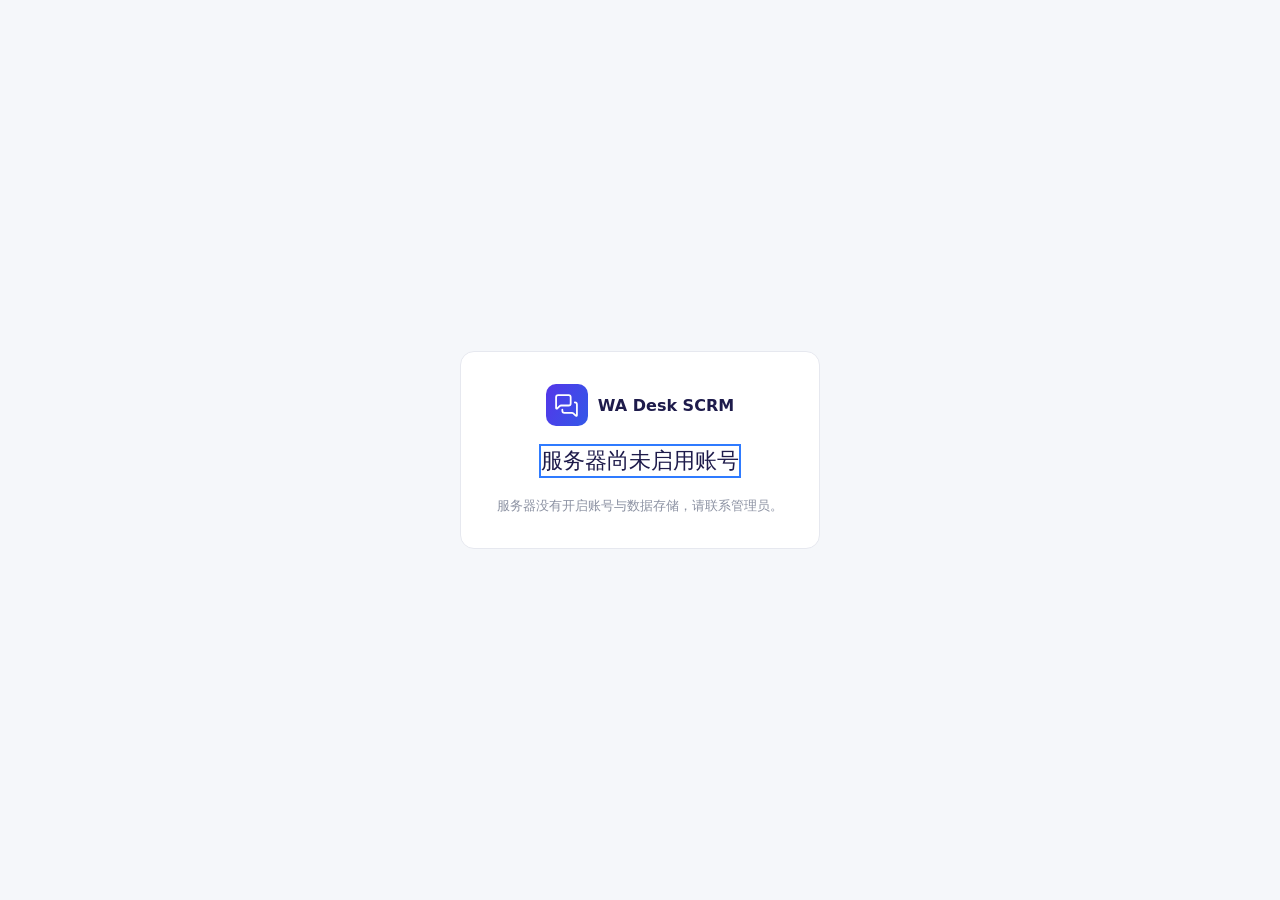
==== commit fce32456: "revert(scrm): roll back the UI upgrade of plans 081-087, keep two fixes Plan 088, at the owner's req" ====
--- a/outputs/wa-replica-prototype/index.html
+++ b/outputs/wa-replica-prototype/index.html
@@ -41,7 +41,6 @@
         <button class="fid-btn gradient" type="submit">保存新密码并进入</button>
       </form>
       <button id="site-leave" class="link" type="button" hidden>退出登录</button>
-      <p class="fid-sign-in-font">本系统使用 HarmonyOS Sans 字体</p>
     </div>
   </main>
   <main id="master" class="fid-master" aria-label="主管视图" hidden></main>
--- a/outputs/wa-replica-prototype/app.css
+++ b/outputs/wa-replica-prototype/app.css
@@ -455,13 +455,7 @@
 @font-face { font-family:"SCRM Emoji"; font-style:normal; font-weight:400; font-display:swap; src:url("fonts/noto-color-emoji-v50-8.woff2") format("woff2") tech(color-COLRv1); unicode-range:U+200d,U+2640,U+2642,U+2695-2696,U+26f7,U+26f9,U+2708,U+2764,U+27a1,U+fe0f,U+1f33e,U+1f373,U+1f37c,U+1f384-1f385,U+1f393,U+1f3a4,U+1f3a8,U+1f3c2-1f3c4,U+1f3c7,U+1f3ca-1f3cc,U+1f3eb,U+1f3ed,U+1f3fb-1f3ff,U+1f430,U+1f466-1f469,U+1f46b-1f478,U+1f47c,U+1f481-1f483,U+1f486-1f487,U+1f48b,U+1f48f,U+1f491,U+1f4bb-1f4bc,U+1f527,U+1f52c,U+1f574-1f575,U+1f57a,U+1f645-1f647,U+1f64b,U+1f64d-1f64e,U+1f680,U+1f692,U+1f6a3,U+1f6b4-1f6b6,U+1f6c0,U+1f6cc,U+1f91d,U+1f926,U+1f930-1f931,U+1f934-1f93a,U+1f93c-1f93e,U+1f977,U+1f9af-1f9b3,U+1f9b8-1f9b9,U+1f9bc-1f9bd,U+1f9cc-1f9cf,U+1f9d1-1f9df,U+1fa70,U+1fa82,U+1fac3-1fac5,U+1fac8,U+1faef; }
 @font-face { font-family:"SCRM Emoji"; font-style:normal; font-weight:400; font-display:swap; src:url("fonts/noto-color-emoji-v50-9.woff2") format("woff2") tech(color-COLRv1); unicode-range:U+200d,U+2194-2195,U+2603,U+261d,U+2620,U+2639-263a,U+2665,U+26a1,U+26c4,U+270a-270d,U+2728,U+2763-2764,U+2b50,U+fe0f,U+1f31a-1f31f,U+1f32b,U+1f389-1f38a,U+1f3fb-1f3ff,U+1f440-1f450,U+1f463-1f465,U+1f479-1f47b,U+1f47d-1f480,U+1f485,U+1f48b-1f48c,U+1f493-1f49f,U+1f4a2,U+1f4a4-1f4a6,U+1f4a8-1f4ab,U+1f4af,U+1f525,U+1f573,U+1f590,U+1f595-1f596,U+1f5a4,U+1f5e3,U+1f600-1f644,U+1f648-1f64a,U+1f64c,U+1f64f,U+1f90c-1f925,U+1f927-1f92f,U+1f932-1f933,U+1f970-1f976,U+1f978-1f97a,U+1f9a0,U+1f9b4-1f9b7,U+1f9bb,U+1f9be-1f9bf,U+1f9d0,U+1f9e0-1f9e1,U+1fa75-1fa79,U+1fac0-1fac2,U+1fac6,U+1fae0-1fae6,U+1fae8-1faea,U+1faef-1fafa; }
 @font-face { font-family:"SCRM Emoji"; font-style:normal; font-weight:400; font-display:swap; src:url("fonts/noto-color-emoji-v50-10.woff2") format("woff2") tech(color-COLRv1); unicode-range:U+1f6d9,U+1fa8b-1fa8d,U+1facc,U+1fadd,U+1faeb; }
-/* The text of the page in HarmonyOS Sans SC (plan 081): Huawei's own files, unmodified, under the HarmonyOS Sans Fonts
-   License Agreement (fonts/HarmonyOS-Sans-LICENSE.txt), which asks for the notice on the sign-in screen. Regular and
-   Bold: a weight up to 500 is drawn Regular, a heavier one Bold. A browser loads a weight when text needs it and keeps
-   it; until it is there, and where it cannot be loaded, the fonts after it draw the text. */
-@font-face { font-family:"HarmonyOS Sans SC"; font-style:normal; font-weight:400; font-display:swap; src:url("fonts/HarmonyOS_Sans_SC_Regular.ttf") format("truetype"); }
-@font-face { font-family:"HarmonyOS Sans SC"; font-style:normal; font-weight:700; font-display:swap; src:url("fonts/HarmonyOS_Sans_SC_Bold.ttf") format("truetype"); }
-.fidelity { --fid-sidebar:var(--fid-px-240); --fid-top:var(--fid-px-107); --fid-gradient:linear-gradient(115deg,var(--fid-violet),var(--fid-royal)); font-family:"HarmonyOS Sans SC",system-ui,-apple-system,"Segoe UI","Microsoft YaHei","SCRM Emoji",sans-serif; }
+.fidelity { --fid-sidebar:var(--fid-px-240); --fid-top:var(--fid-px-107); --fid-gradient:linear-gradient(115deg,var(--fid-violet),var(--fid-royal)); font-family:system-ui,-apple-system,"Segoe UI","Microsoft YaHei","SCRM Emoji",sans-serif; }
 .fidelity .app-shell { --list:var(--fid-px-300); }
 .fidelity:has(.nav-collapsed) { --fid-sidebar:var(--fid-px-64); }
 .fidelity .brand { padding-inline:var(--fid-px-16); gap:var(--fid-px-10); }
@@ -520,7 +514,6 @@
 .fid-sign-in-panel h1 { font-size:var(--fid-px-22); }
 .fid-sign-in-panel .fid-btn { min-height:var(--fid-px-44); padding-inline:var(--fid-px-18); }
 .fid-sign-in-note { margin:0; color:var(--fid-quiet); font-size:var(--fid-px-13); line-height:var(--fid-px-20); text-align:center; }
-.fid-sign-in-font { margin:0; color:var(--color-text-muted); font-size:var(--fid-px-12); line-height:var(--fid-px-20); text-align:center; }
 .fid-sign-in-form { display:grid; gap:var(--fid-px-14); width:100%; }
 .fid-sign-in-form[hidden] { display:none; }
 .fid-sign-in-form .field { display:grid; gap:var(--fid-px-6); font-size:var(--fid-px-13); }
@@ -776,7 +769,7 @@
 .fidelity .fid-dialog .modal-head .icon-button { width:var(--fid-px-22); height:var(--fid-px-24); }
 .fidelity .fid-dialog .modal-head .icon-button .icon { width:var(--fid-px-15); height:var(--fid-px-15); }
 .fidelity .fid-dialog .modal-body { padding:var(--fid-px-10) var(--fid-px-20) var(--fid-px-12); }
-.fidelity .fid-dialog .modal-footer { padding:var(--fid-px-12) var(--fid-px-20) var(--fid-px-18); gap:var(--fid-px-10); border:0; justify-content:flex-end; background:var(--color-surface); }
+.fidelity .fid-dialog .modal-footer { padding:var(--fid-px-12) var(--fid-px-20) var(--fid-px-18); gap:var(--fid-px-10); border:0; justify-content:flex-end; background:var(--color-surface); position:sticky; bottom:0; z-index:1; border-top:var(--fid-px-1) solid var(--fid-frame); }
 .fidelity .fid-dialog .modal-footer .fid-btn { min-width:var(--fid-px-70); }
 #fid-tag-form .fid-form-row:last-of-type { margin-bottom:0; }
 .fid-tag-group-label { display:flex; align-items:center; min-height:var(--fid-px-34); overflow-wrap:anywhere; }
@@ -2531,18 +2524,21 @@
 .fid-customer-table {
   min-width: var(--fid-px-1260);
 }
-.fid-customer-table col:nth-child(1) { width: 3.5%; }
-.fid-customer-table col:nth-child(2) { width: 4.5%; }
-.fid-customer-table col:nth-child(3) { width: 9.5%; }
-.fid-customer-table col:nth-child(4) { width: 12.5%; }
-.fid-customer-table col:nth-child(5) { width: 10%; }
-.fid-customer-table col:nth-child(6) { width: 6.5%; }
-.fid-customer-table col:nth-child(7) { width: 10%; }
-.fid-customer-table col:nth-child(8) { width: 10.5%; }
-.fid-customer-table col:nth-child(9) { width: 12.5%; }
-.fid-customer-table col:nth-child(10),
+/* Thirteen columns that add up to 100% (kept from plan 086 by plan 088): the twelve widths before came to 100.5% and
+   left 操作 none, so its icons reached past the table. */
+.fid-customer-table col:nth-child(1) { width: 3%; }
+.fid-customer-table col:nth-child(2) { width: 3.5%; }
+.fid-customer-table col:nth-child(3) { width: 9%; }
+.fid-customer-table col:nth-child(4) { width: 11%; }
+.fid-customer-table col:nth-child(5) { width: 9.5%; }
+.fid-customer-table col:nth-child(6) { width: 5.5%; }
+.fid-customer-table col:nth-child(7) { width: 8%; }
+.fid-customer-table col:nth-child(8) { width: 9%; }
+.fid-customer-table col:nth-child(9) { width: 11%; }
+.fid-customer-table col:nth-child(10) { width: 9.5%; }
 .fid-customer-table col:nth-child(11) { width: 6.5%; }
-.fid-customer-table col:nth-child(12) { width: 8%; }
+.fid-customer-table col:nth-child(12) { width: 7.5%; }
+.fid-customer-table col:nth-child(13) { width: 7%; }
 .fid-page,
 .lc-page {
   padding-bottom: var(--fid-px-92);
